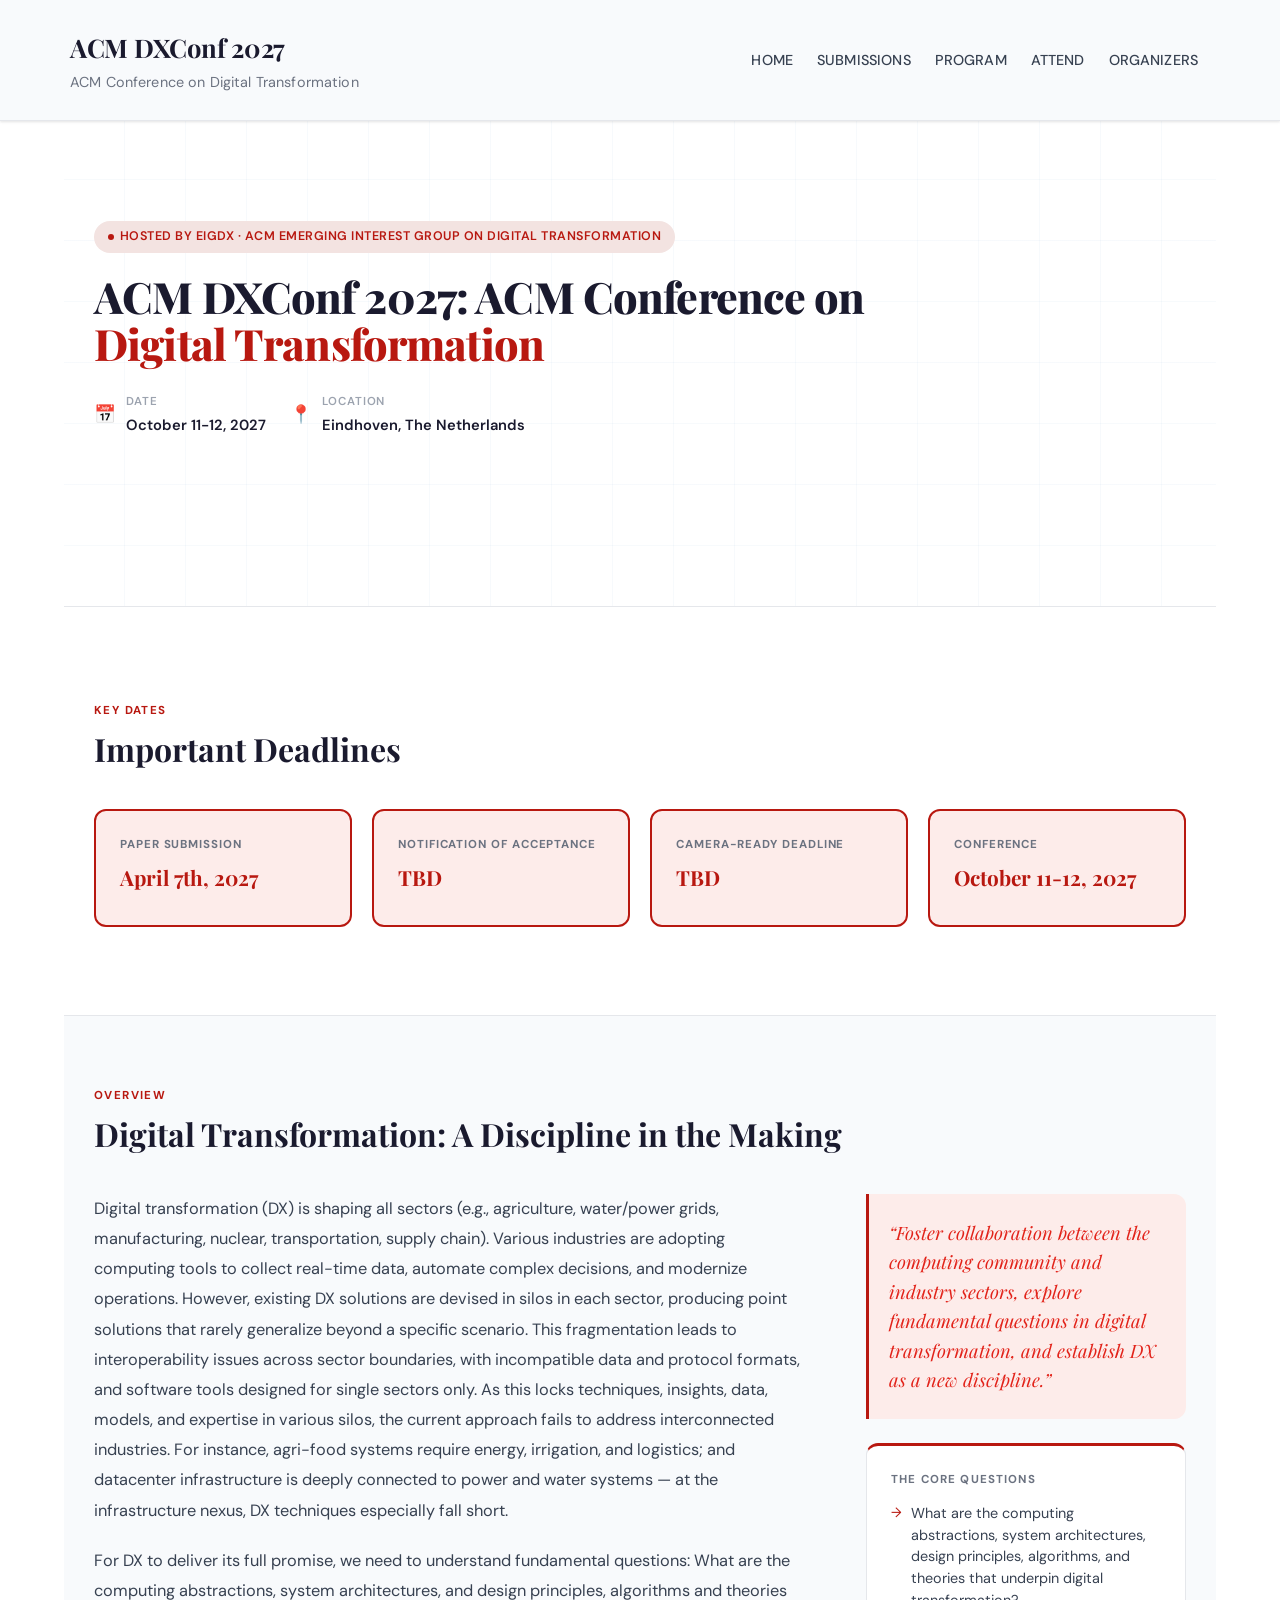
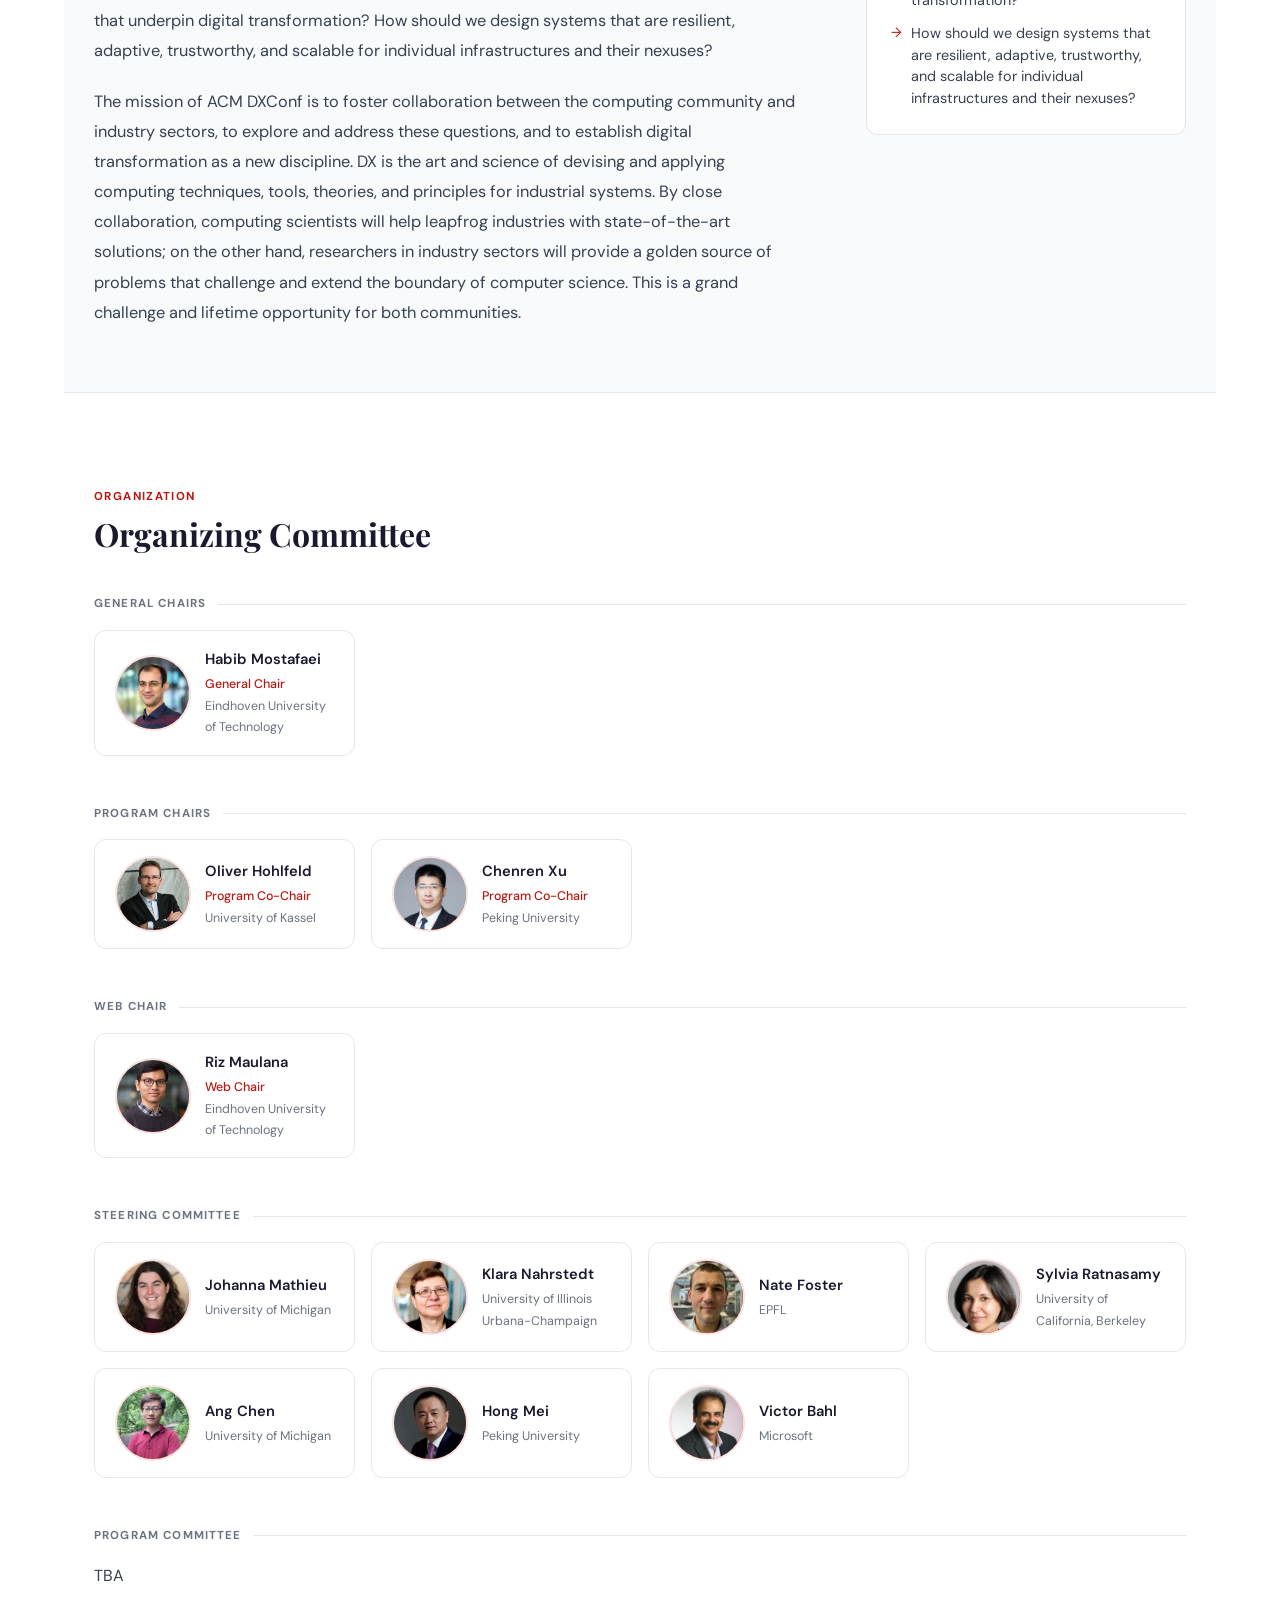
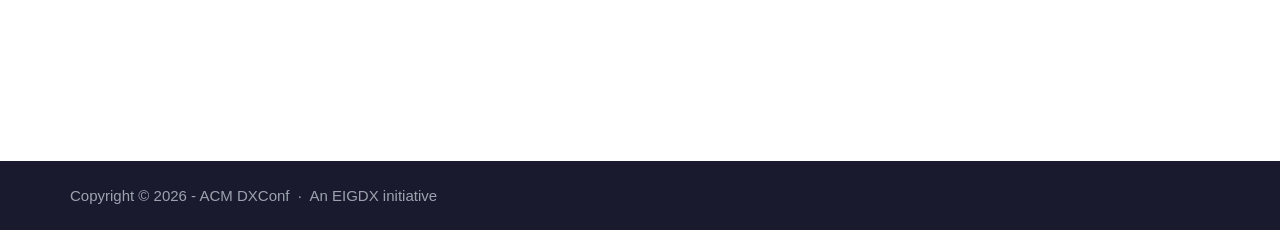
==== index.html @ 77bacc3b "1st commit" ====
<!DOCTYPE html>
<html lang="en-US">
<head><meta charset="UTF-8">
	
	
	<meta name="viewport" content="width=device-width, initial-scale=1, maximum-scale=5, viewport-fit=cover">
	<link rel="profile" href="https://gmpg.org/xfn/11">

	<title>ACM DXConf 2027 – ACM Conference on Digital Transformation</title>
<meta name="robots" content="max-image-preview:large">
<link rel="preconnect" href="https://fonts.googleapis.com/">
<link rel="preconnect" href="https://fonts.gstatic.com/" crossorigin>
<link rel="dns-prefetch" href="//fonts.googleapis.com">




<style id="wp-img-auto-sizes-contain-inline-css">
img:is([sizes=auto i],[sizes^="auto," i]){contain-intrinsic-size:3000px 1500px}
/*# sourceURL=wp-img-auto-sizes-contain-inline-css */
</style>
<style id="wp-block-library-inline-css">
:root{--wp-block-synced-color:#7a00df;--wp-block-synced-color--rgb:122,0,223;--wp-bound-block-color:var(--wp-block-synced-color);--wp-editor-canvas-background:#ddd;--wp-admin-theme-color:#007cba;--wp-admin-theme-color--rgb:0,124,186;--wp-admin-theme-color-darker-10:#006ba1;--wp-admin-theme-color-darker-10--rgb:0,107,160.5;--wp-admin-theme-color-darker-20:#005a87;--wp-admin-theme-color-darker-20--rgb:0,90,135;--wp-admin-border-width-focus:2px}@media (min-resolution:192dpi){:root{--wp-admin-border-width-focus:1.5px}}.wp-element-button{cursor:pointer}:root .has-very-light-gray-background-color{background-color:#eee}:root .has-very-dark-gray-background-color{background-color:#313131}:root .has-very-light-gray-color{color:#eee}:root .has-very-dark-gray-color{color:#313131}:root .has-vivid-green-cyan-to-vivid-cyan-blue-gradient-background{background:linear-gradient(135deg,#00d084,#0693e3)}:root .has-purple-crush-gradient-background{background:linear-gradient(135deg,#34e2e4,#4721fb 50%,#ab1dfe)}:root .has-hazy-dawn-gradient-background{background:linear-gradient(135deg,#faaca8,#dad0ec)}:root .has-subdued-olive-gradient-background{background:linear-gradient(135deg,#fafae1,#67a671)}:root .has-atomic-cream-gradient-background{background:linear-gradient(135deg,#fdd79a,#004a59)}:root .has-nightshade-gradient-background{background:linear-gradient(135deg,#330968,#31cdcf)}:root .has-midnight-gradient-background{background:linear-gradient(135deg,#020381,#2874fc)}:root{--wp--preset--font-size--normal:16px;--wp--preset--font-size--huge:42px}.has-regular-font-size{font-size:1em}.has-larger-font-size{font-size:2.625em}.has-normal-font-size{font-size:var(--wp--preset--font-size--normal)}.has-huge-font-size{font-size:var(--wp--preset--font-size--huge)}:root .has-text-align-center{text-align:center}:root .has-text-align-left{text-align:left}:root .has-text-align-right{text-align:right}.has-fit-text{white-space:nowrap!important}#end-resizable-editor-section{display:none}.aligncenter{clear:both}.items-justified-left{justify-content:flex-start}.items-justified-center{justify-content:center}.items-justified-right{justify-content:flex-end}.items-justified-space-between{justify-content:space-between}.screen-reader-text{word-wrap:normal!important;border:0;clip-path:inset(50%);height:1px;margin:-1px;overflow:hidden;padding:0;position:absolute;width:1px;word-break:normal!important}.screen-reader-text:focus{background-color:#ddd;clip-path:none;color:#444;display:block;font-size:1em;height:auto;left:5px;line-height:normal;padding:15px 23px 14px;text-decoration:none;top:5px;width:auto;z-index:100000}html :where(.has-border-color){border-style:solid}html :where([style^=border-color],[style*=";border-color"],[style*="; border-color"]){border-style:solid}html :where([style^=border-top-color],[style*=";border-top-color"],[style*="; border-top-color"]){border-top-style:solid}html :where([style^=border-right-color],[style*=";border-right-color"],[style*="; border-right-color"]){border-right-style:solid}html :where([style^=border-bottom-color],[style*=";border-bottom-color"],[style*="; border-bottom-color"]){border-bottom-style:solid}html :where([style^=border-left-color],[style*=";border-left-color"],[style*="; border-left-color"]){border-left-style:solid}html :where([style^=border-width],[style*=";border-width"],[style*="; border-width"]){border-style:solid}html :where([style^=border-top-width],[style*=";border-top-width"],[style*="; border-top-width"]){border-top-style:solid}html :where([style^=border-right-width],[style*=";border-right-width"],[style*="; border-right-width"]){border-right-style:solid}html :where([style^=border-bottom-width],[style*=";border-bottom-width"],[style*="; border-bottom-width"]){border-bottom-style:solid}html :where([style^=border-left-width],[style*=";border-left-width"],[style*="; border-left-width"]){border-left-style:solid}html :where(img[class*=wp-image-]){height:auto;max-width:100%}:where(figure){margin:0 0 1em}html :where(.is-position-sticky){--wp-admin--admin-bar--position-offset:var(--wp-admin--admin-bar--height,0px)}@media screen and (max-width:600px){html :where(.is-position-sticky){--wp-admin--admin-bar--position-offset:0px}}

/*# sourceURL=/wp-includes/css/dist/block-library/common.min.css */
</style>

<style id="global-styles-inline-css">
:root{--wp--preset--aspect-ratio--square: 1;--wp--preset--aspect-ratio--4-3: 4/3;--wp--preset--aspect-ratio--3-4: 3/4;--wp--preset--aspect-ratio--3-2: 3/2;--wp--preset--aspect-ratio--2-3: 2/3;--wp--preset--aspect-ratio--16-9: 16/9;--wp--preset--aspect-ratio--9-16: 9/16;--wp--preset--color--black: #000000;--wp--preset--color--cyan-bluish-gray: #abb8c3;--wp--preset--color--white: #ffffff;--wp--preset--color--pale-pink: #f78da7;--wp--preset--color--vivid-red: #cf2e2e;--wp--preset--color--luminous-vivid-orange: #ff6900;--wp--preset--color--luminous-vivid-amber: #fcb900;--wp--preset--color--light-green-cyan: #7bdcb5;--wp--preset--color--vivid-green-cyan: #00d084;--wp--preset--color--pale-cyan-blue: #8ed1fc;--wp--preset--color--vivid-cyan-blue: #0693e3;--wp--preset--color--vivid-purple: #9b51e0;--wp--preset--color--palette-color-1: var(--theme-palette-color-1, #FB7258);--wp--preset--color--palette-color-2: var(--theme-palette-color-2, #F74D67);--wp--preset--color--palette-color-3: var(--theme-palette-color-3, #6e6d76);--wp--preset--color--palette-color-4: var(--theme-palette-color-4, #0e0c1b);--wp--preset--color--palette-color-5: var(--theme-palette-color-5, #DFDFE2);--wp--preset--color--palette-color-6: var(--theme-palette-color-6, #F4F4F5);--wp--preset--color--palette-color-7: var(--theme-palette-color-7, #FBFBFB);--wp--preset--color--palette-color-8: var(--theme-palette-color-8, #ffffff);--wp--preset--gradient--vivid-cyan-blue-to-vivid-purple: linear-gradient(135deg,rgb(6,147,227) 0%,rgb(155,81,224) 100%);--wp--preset--gradient--light-green-cyan-to-vivid-green-cyan: linear-gradient(135deg,rgb(122,220,180) 0%,rgb(0,208,130) 100%);--wp--preset--gradient--luminous-vivid-amber-to-luminous-vivid-orange: linear-gradient(135deg,rgb(252,185,0) 0%,rgb(255,105,0) 100%);--wp--preset--gradient--luminous-vivid-orange-to-vivid-red: linear-gradient(135deg,rgb(255,105,0) 0%,rgb(207,46,46) 100%);--wp--preset--gradient--very-light-gray-to-cyan-bluish-gray: linear-gradient(135deg,rgb(238,238,238) 0%,rgb(169,184,195) 100%);--wp--preset--gradient--cool-to-warm-spectrum: linear-gradient(135deg,rgb(74,234,220) 0%,rgb(151,120,209) 20%,rgb(207,42,186) 40%,rgb(238,44,130) 60%,rgb(251,105,98) 80%,rgb(254,248,76) 100%);--wp--preset--gradient--blush-light-purple: linear-gradient(135deg,rgb(255,206,236) 0%,rgb(152,150,240) 100%);--wp--preset--gradient--blush-bordeaux: linear-gradient(135deg,rgb(254,205,165) 0%,rgb(254,45,45) 50%,rgb(107,0,62) 100%);--wp--preset--gradient--luminous-dusk: linear-gradient(135deg,rgb(255,203,112) 0%,rgb(199,81,192) 50%,rgb(65,88,208) 100%);--wp--preset--gradient--pale-ocean: linear-gradient(135deg,rgb(255,245,203) 0%,rgb(182,227,212) 50%,rgb(51,167,181) 100%);--wp--preset--gradient--electric-grass: linear-gradient(135deg,rgb(202,248,128) 0%,rgb(113,206,126) 100%);--wp--preset--gradient--midnight: linear-gradient(135deg,rgb(2,3,129) 0%,rgb(40,116,252) 100%);--wp--preset--gradient--juicy-peach: linear-gradient(to right, #ffecd2 0%, #fcb69f 100%);--wp--preset--gradient--young-passion: linear-gradient(to right, #ff8177 0%, #ff867a 0%, #ff8c7f 21%, #f99185 52%, #cf556c 78%, #b12a5b 100%);--wp--preset--gradient--true-sunset: linear-gradient(to right, #fa709a 0%, #fee140 100%);--wp--preset--gradient--morpheus-den: linear-gradient(to top, #30cfd0 0%, #330867 100%);--wp--preset--gradient--plum-plate: linear-gradient(135deg, #667eea 0%, #764ba2 100%);--wp--preset--gradient--aqua-splash: linear-gradient(15deg, #13547a 0%, #80d0c7 100%);--wp--preset--gradient--love-kiss: linear-gradient(to top, #ff0844 0%, #ffb199 100%);--wp--preset--gradient--new-retrowave: linear-gradient(to top, #3b41c5 0%, #a981bb 49%, #ffc8a9 100%);--wp--preset--gradient--plum-bath: linear-gradient(to top, #cc208e 0%, #6713d2 100%);--wp--preset--gradient--high-flight: linear-gradient(to right, #0acffe 0%, #495aff 100%);--wp--preset--gradient--teen-party: linear-gradient(135deg, #FF057C 0%, #8D0B93 50%, #321575 100%);--wp--preset--gradient--fabled-sunset: linear-gradient(135deg, #231557 0%, #44107A 29%, #FF1361 67%, #FFF800 100%);--wp--preset--gradient--arielle-smile: radial-gradient(circle 248px at center, #16d9e3 0%, #30c7ec 47%, #46aef7 100%);--wp--preset--gradient--itmeo-branding: linear-gradient(180deg, #2af598 0%, #009efd 100%);--wp--preset--gradient--deep-blue: linear-gradient(to right, #6a11cb 0%, #2575fc 100%);--wp--preset--gradient--strong-bliss: linear-gradient(to right, #f78ca0 0%, #f9748f 19%, #fd868c 60%, #fe9a8b 100%);--wp--preset--gradient--sweet-period: linear-gradient(to top, #3f51b1 0%, #5a55ae 13%, #7b5fac 25%, #8f6aae 38%, #a86aa4 50%, #cc6b8e 62%, #f18271 75%, #f3a469 87%, #f7c978 100%);--wp--preset--gradient--purple-division: linear-gradient(to top, #7028e4 0%, #e5b2ca 100%);--wp--preset--gradient--cold-evening: linear-gradient(to top, #0c3483 0%, #a2b6df 100%, #6b8cce 100%, #a2b6df 100%);--wp--preset--gradient--mountain-rock: linear-gradient(to right, #868f96 0%, #596164 100%);--wp--preset--gradient--desert-hump: linear-gradient(to top, #c79081 0%, #dfa579 100%);--wp--preset--gradient--ethernal-constance: linear-gradient(to top, #09203f 0%, #537895 100%);--wp--preset--gradient--happy-memories: linear-gradient(300deg, #ff5858 0%, #f09819 100%);--wp--preset--gradient--grown-early: linear-gradient(to top, #0ba360 0%, #3cba92 100%);--wp--preset--gradient--morning-salad: linear-gradient(135deg, #B7F8DB 0%, #50A7C2 100%);--wp--preset--gradient--night-call: linear-gradient(135deg, #AC32E4 0%, #7918F2 48%, #4801FF 100%);--wp--preset--gradient--mind-crawl: linear-gradient(135deg, #473B7B 0%, #3584A7 51%, #30D2BE 100%);--wp--preset--gradient--angel-care: linear-gradient(135deg, #FFE29F 0%, #FFA99F 48%, #FF719A 100%);--wp--preset--gradient--juicy-cake: linear-gradient(to top, #e14fad 0%, #f9d423 100%);--wp--preset--gradient--rich-metal: linear-gradient(to right, #d7d2cc 0%, #304352 100%);--wp--preset--gradient--mole-hall: linear-gradient(340deg, #616161 0%, #9bc5c3 100%);--wp--preset--gradient--cloudy-knoxville: linear-gradient(120deg, #fdfbfb 0%, #ebedee 100%);--wp--preset--gradient--soft-grass: linear-gradient(to top, #c1dfc4 0%, #deecdd 100%);--wp--preset--gradient--saint-petersburg: linear-gradient(135deg, #f5f7fa 0%, #c3cfe2 100%);--wp--preset--gradient--everlasting-sky: linear-gradient(135deg, #fdfcfb 0%, #e2d1c3 100%);--wp--preset--gradient--kind-steel: linear-gradient(340deg, #e9defa 0%, #fbfcdb 100%);--wp--preset--gradient--over-sun: linear-gradient(60deg, #abecd6 0%, #fbed96 100%);--wp--preset--gradient--premium-white: linear-gradient(to top, #d5d4d0 0%, #d5d4d0 1%, #eeeeec 31%, #efeeec 75%, #e9e9e7 100%);--wp--preset--gradient--clean-mirror: linear-gradient(45deg, #93a5cf 0%, #e4efe9 100%);--wp--preset--gradient--wild-apple: linear-gradient(to top, #d299c2 0%, #fef9d7 100%);--wp--preset--gradient--snow-again: linear-gradient(to top, #e6e9f0 0%, #eef1f5 100%);--wp--preset--gradient--confident-cloud: linear-gradient(to top, #dad4ec 0%, #dad4ec 1%, #f3e7e9 100%);--wp--preset--gradient--glass-water: linear-gradient(to top, #dfe9f3 0%, white 100%);--wp--preset--gradient--perfect-white: linear-gradient(135deg, #E3FDF5 0%, #FFE6FA 100%);--wp--preset--font-size--small: 13px;--wp--preset--font-size--medium: 20px;--wp--preset--font-size--large: clamp(22px, 1.375rem + ((1vw - 3.2px) * 0.625), 30px);--wp--preset--font-size--x-large: clamp(30px, 1.875rem + ((1vw - 3.2px) * 1.563), 50px);--wp--preset--font-size--xx-large: clamp(45px, 2.813rem + ((1vw - 3.2px) * 2.734), 80px);--wp--preset--spacing--20: 0.44rem;--wp--preset--spacing--30: 0.67rem;--wp--preset--spacing--40: 1rem;--wp--preset--spacing--50: 1.5rem;--wp--preset--spacing--60: 2.25rem;--wp--preset--spacing--70: 3.38rem;--wp--preset--spacing--80: 5.06rem;--wp--preset--shadow--natural: 6px 6px 9px rgba(0, 0, 0, 0.2);--wp--preset--shadow--deep: 12px 12px 50px rgba(0, 0, 0, 0.4);--wp--preset--shadow--sharp: 6px 6px 0px rgba(0, 0, 0, 0.2);--wp--preset--shadow--outlined: 6px 6px 0px -3px rgb(255, 255, 255), 6px 6px rgb(0, 0, 0);--wp--preset--shadow--crisp: 6px 6px 0px rgb(0, 0, 0);}.wp-block-button{--wp--preset--dimension--25: 25%;--wp--preset--dimension--50: 50%;--wp--preset--dimension--75: 75%;--wp--preset--dimension--100: 100%;}:root { --wp--style--global--content-size: var(--theme-block-max-width);--wp--style--global--wide-size: var(--theme-block-wide-max-width); }:where(body) { margin: 0; }.wp-site-blocks > .alignleft { float: left; margin-right: 2em; }.wp-site-blocks > .alignright { float: right; margin-left: 2em; }.wp-site-blocks > .aligncenter { justify-content: center; margin-left: auto; margin-right: auto; }:where(.wp-site-blocks) > * { margin-block-start: var(--theme-content-spacing); margin-block-end: 0; }:where(.wp-site-blocks) > :first-child { margin-block-start: 0; }:where(.wp-site-blocks) > :last-child { margin-block-end: 0; }:root { --wp--style--block-gap: var(--theme-content-spacing); }:root :where(.is-layout-flow) > :first-child{margin-block-start: 0;}:root :where(.is-layout-flow) > :last-child{margin-block-end: 0;}:root :where(.is-layout-flow) > *{margin-block-start: var(--theme-content-spacing);margin-block-end: 0;}:root :where(.is-layout-constrained) > :first-child{margin-block-start: 0;}:root :where(.is-layout-constrained) > :last-child{margin-block-end: 0;}:root :where(.is-layout-constrained) > *{margin-block-start: var(--theme-content-spacing);margin-block-end: 0;}:root :where(.is-layout-flex){gap: var(--theme-content-spacing);}:root :where(.is-layout-grid){gap: var(--theme-content-spacing);}.is-layout-flow > .alignleft{float: left;margin-inline-start: 0;margin-inline-end: 2em;}.is-layout-flow > .alignright{float: right;margin-inline-start: 2em;margin-inline-end: 0;}.is-layout-flow > .aligncenter{margin-left: auto !important;margin-right: auto !important;}.is-layout-constrained > .alignleft{float: left;margin-inline-start: 0;margin-inline-end: 2em;}.is-layout-constrained > .alignright{float: right;margin-inline-start: 2em;margin-inline-end: 0;}.is-layout-constrained > .aligncenter{margin-left: auto !important;margin-right: auto !important;}.is-layout-constrained > :where(:not(.alignleft):not(.alignright):not(.alignfull)){max-width: var(--wp--style--global--content-size);margin-left: auto !important;margin-right: auto !important;}.is-layout-constrained > .alignwide{max-width: var(--wp--style--global--wide-size);}body .is-layout-flex{display: flex;}.is-layout-flex{flex-wrap: wrap;align-items: center;}.is-layout-flex > :is(*, div){margin: 0;}body .is-layout-grid{display: grid;}.is-layout-grid > :is(*, div){margin: 0;}body{padding-top: 0px;padding-right: 0px;padding-bottom: 0px;padding-left: 0px;}:root :where(.wp-element-button, .wp-block-button__link){font-style: inherit;font-weight: inherit;letter-spacing: inherit;text-transform: inherit;}.has-black-color{color: var(--wp--preset--color--black) !important;}.has-cyan-bluish-gray-color{color: var(--wp--preset--color--cyan-bluish-gray) !important;}.has-white-color{color: var(--wp--preset--color--white) !important;}.has-pale-pink-color{color: var(--wp--preset--color--pale-pink) !important;}.has-vivid-red-color{color: var(--wp--preset--color--vivid-red) !important;}.has-luminous-vivid-orange-color{color: var(--wp--preset--color--luminous-vivid-orange) !important;}.has-luminous-vivid-amber-color{color: var(--wp--preset--color--luminous-vivid-amber) !important;}.has-light-green-cyan-color{color: var(--wp--preset--color--light-green-cyan) !important;}.has-vivid-green-cyan-color{color: var(--wp--preset--color--vivid-green-cyan) !important;}.has-pale-cyan-blue-color{color: var(--wp--preset--color--pale-cyan-blue) !important;}.has-vivid-cyan-blue-color{color: var(--wp--preset--color--vivid-cyan-blue) !important;}.has-vivid-purple-color{color: var(--wp--preset--color--vivid-purple) !important;}.has-palette-color-1-color{color: var(--wp--preset--color--palette-color-1) !important;}.has-palette-color-2-color{color: var(--wp--preset--color--palette-color-2) !important;}.has-palette-color-3-color{color: var(--wp--preset--color--palette-color-3) !important;}.has-palette-color-4-color{color: var(--wp--preset--color--palette-color-4) !important;}.has-palette-color-5-color{color: var(--wp--preset--color--palette-color-5) !important;}.has-palette-color-6-color{color: var(--wp--preset--color--palette-color-6) !important;}.has-palette-color-7-color{color: var(--wp--preset--color--palette-color-7) !important;}.has-palette-color-8-color{color: var(--wp--preset--color--palette-color-8) !important;}.has-black-background-color{background-color: var(--wp--preset--color--black) !important;}.has-cyan-bluish-gray-background-color{background-color: var(--wp--preset--color--cyan-bluish-gray) !important;}.has-white-background-color{background-color: var(--wp--preset--color--white) !important;}.has-pale-pink-background-color{background-color: var(--wp--preset--color--pale-pink) !important;}.has-vivid-red-background-color{background-color: var(--wp--preset--color--vivid-red) !important;}.has-luminous-vivid-orange-background-color{background-color: var(--wp--preset--color--luminous-vivid-orange) !important;}.has-luminous-vivid-amber-background-color{background-color: var(--wp--preset--color--luminous-vivid-amber) !important;}.has-light-green-cyan-background-color{background-color: var(--wp--preset--color--light-green-cyan) !important;}.has-vivid-green-cyan-background-color{background-color: var(--wp--preset--color--vivid-green-cyan) !important;}.has-pale-cyan-blue-background-color{background-color: var(--wp--preset--color--pale-cyan-blue) !important;}.has-vivid-cyan-blue-background-color{background-color: var(--wp--preset--color--vivid-cyan-blue) !important;}.has-vivid-purple-background-color{background-color: var(--wp--preset--color--vivid-purple) !important;}.has-palette-color-1-background-color{background-color: var(--wp--preset--color--palette-color-1) !important;}.has-palette-color-2-background-color{background-color: var(--wp--preset--color--palette-color-2) !important;}.has-palette-color-3-background-color{background-color: var(--wp--preset--color--palette-color-3) !important;}.has-palette-color-4-background-color{background-color: var(--wp--preset--color--palette-color-4) !important;}.has-palette-color-5-background-color{background-color: var(--wp--preset--color--palette-color-5) !important;}.has-palette-color-6-background-color{background-color: var(--wp--preset--color--palette-color-6) !important;}.has-palette-color-7-background-color{background-color: var(--wp--preset--color--palette-color-7) !important;}.has-palette-color-8-background-color{background-color: var(--wp--preset--color--palette-color-8) !important;}.has-black-border-color{border-color: var(--wp--preset--color--black) !important;}.has-cyan-bluish-gray-border-color{border-color: var(--wp--preset--color--cyan-bluish-gray) !important;}.has-white-border-color{border-color: var(--wp--preset--color--white) !important;}.has-pale-pink-border-color{border-color: var(--wp--preset--color--pale-pink) !important;}.has-vivid-red-border-color{border-color: var(--wp--preset--color--vivid-red) !important;}.has-luminous-vivid-orange-border-color{border-color: var(--wp--preset--color--luminous-vivid-orange) !important;}.has-luminous-vivid-amber-border-color{border-color: var(--wp--preset--color--luminous-vivid-amber) !important;}.has-light-green-cyan-border-color{border-color: var(--wp--preset--color--light-green-cyan) !important;}.has-vivid-green-cyan-border-color{border-color: var(--wp--preset--color--vivid-green-cyan) !important;}.has-pale-cyan-blue-border-color{border-color: var(--wp--preset--color--pale-cyan-blue) !important;}.has-vivid-cyan-blue-border-color{border-color: var(--wp--preset--color--vivid-cyan-blue) !important;}.has-vivid-purple-border-color{border-color: var(--wp--preset--color--vivid-purple) !important;}.has-palette-color-1-border-color{border-color: var(--wp--preset--color--palette-color-1) !important;}.has-palette-color-2-border-color{border-color: var(--wp--preset--color--palette-color-2) !important;}.has-palette-color-3-border-color{border-color: var(--wp--preset--color--palette-color-3) !important;}.has-palette-color-4-border-color{border-color: var(--wp--preset--color--palette-color-4) !important;}.has-palette-color-5-border-color{border-color: var(--wp--preset--color--palette-color-5) !important;}.has-palette-color-6-border-color{border-color: var(--wp--preset--color--palette-color-6) !important;}.has-palette-color-7-border-color{border-color: var(--wp--preset--color--palette-color-7) !important;}.has-palette-color-8-border-color{border-color: var(--wp--preset--color--palette-color-8) !important;}.has-vivid-cyan-blue-to-vivid-purple-gradient-background{background: var(--wp--preset--gradient--vivid-cyan-blue-to-vivid-purple) !important;}.has-light-green-cyan-to-vivid-green-cyan-gradient-background{background: var(--wp--preset--gradient--light-green-cyan-to-vivid-green-cyan) !important;}.has-luminous-vivid-amber-to-luminous-vivid-orange-gradient-background{background: var(--wp--preset--gradient--luminous-vivid-amber-to-luminous-vivid-orange) !important;}.has-luminous-vivid-orange-to-vivid-red-gradient-background{background: var(--wp--preset--gradient--luminous-vivid-orange-to-vivid-red) !important;}.has-very-light-gray-to-cyan-bluish-gray-gradient-background{background: var(--wp--preset--gradient--very-light-gray-to-cyan-bluish-gray) !important;}.has-cool-to-warm-spectrum-gradient-background{background: var(--wp--preset--gradient--cool-to-warm-spectrum) !important;}.has-blush-light-purple-gradient-background{background: var(--wp--preset--gradient--blush-light-purple) !important;}.has-blush-bordeaux-gradient-background{background: var(--wp--preset--gradient--blush-bordeaux) !important;}.has-luminous-dusk-gradient-background{background: var(--wp--preset--gradient--luminous-dusk) !important;}.has-pale-ocean-gradient-background{background: var(--wp--preset--gradient--pale-ocean) !important;}.has-electric-grass-gradient-background{background: var(--wp--preset--gradient--electric-grass) !important;}.has-midnight-gradient-background{background: var(--wp--preset--gradient--midnight) !important;}.has-juicy-peach-gradient-background{background: var(--wp--preset--gradient--juicy-peach) !important;}.has-young-passion-gradient-background{background: var(--wp--preset--gradient--young-passion) !important;}.has-true-sunset-gradient-background{background: var(--wp--preset--gradient--true-sunset) !important;}.has-morpheus-den-gradient-background{background: var(--wp--preset--gradient--morpheus-den) !important;}.has-plum-plate-gradient-background{background: var(--wp--preset--gradient--plum-plate) !important;}.has-aqua-splash-gradient-background{background: var(--wp--preset--gradient--aqua-splash) !important;}.has-love-kiss-gradient-background{background: var(--wp--preset--gradient--love-kiss) !important;}.has-new-retrowave-gradient-background{background: var(--wp--preset--gradient--new-retrowave) !important;}.has-plum-bath-gradient-background{background: var(--wp--preset--gradient--plum-bath) !important;}.has-high-flight-gradient-background{background: var(--wp--preset--gradient--high-flight) !important;}.has-teen-party-gradient-background{background: var(--wp--preset--gradient--teen-party) !important;}.has-fabled-sunset-gradient-background{background: var(--wp--preset--gradient--fabled-sunset) !important;}.has-arielle-smile-gradient-background{background: var(--wp--preset--gradient--arielle-smile) !important;}.has-itmeo-branding-gradient-background{background: var(--wp--preset--gradient--itmeo-branding) !important;}.has-deep-blue-gradient-background{background: var(--wp--preset--gradient--deep-blue) !important;}.has-strong-bliss-gradient-background{background: var(--wp--preset--gradient--strong-bliss) !important;}.has-sweet-period-gradient-background{background: var(--wp--preset--gradient--sweet-period) !important;}.has-purple-division-gradient-background{background: var(--wp--preset--gradient--purple-division) !important;}.has-cold-evening-gradient-background{background: var(--wp--preset--gradient--cold-evening) !important;}.has-mountain-rock-gradient-background{background: var(--wp--preset--gradient--mountain-rock) !important;}.has-desert-hump-gradient-background{background: var(--wp--preset--gradient--desert-hump) !important;}.has-ethernal-constance-gradient-background{background: var(--wp--preset--gradient--ethernal-constance) !important;}.has-happy-memories-gradient-background{background: var(--wp--preset--gradient--happy-memories) !important;}.has-grown-early-gradient-background{background: var(--wp--preset--gradient--grown-early) !important;}.has-morning-salad-gradient-background{background: var(--wp--preset--gradient--morning-salad) !important;}.has-night-call-gradient-background{background: var(--wp--preset--gradient--night-call) !important;}.has-mind-crawl-gradient-background{background: var(--wp--preset--gradient--mind-crawl) !important;}.has-angel-care-gradient-background{background: var(--wp--preset--gradient--angel-care) !important;}.has-juicy-cake-gradient-background{background: var(--wp--preset--gradient--juicy-cake) !important;}.has-rich-metal-gradient-background{background: var(--wp--preset--gradient--rich-metal) !important;}.has-mole-hall-gradient-background{background: var(--wp--preset--gradient--mole-hall) !important;}.has-cloudy-knoxville-gradient-background{background: var(--wp--preset--gradient--cloudy-knoxville) !important;}.has-soft-grass-gradient-background{background: var(--wp--preset--gradient--soft-grass) !important;}.has-saint-petersburg-gradient-background{background: var(--wp--preset--gradient--saint-petersburg) !important;}.has-everlasting-sky-gradient-background{background: var(--wp--preset--gradient--everlasting-sky) !important;}.has-kind-steel-gradient-background{background: var(--wp--preset--gradient--kind-steel) !important;}.has-over-sun-gradient-background{background: var(--wp--preset--gradient--over-sun) !important;}.has-premium-white-gradient-background{background: var(--wp--preset--gradient--premium-white) !important;}.has-clean-mirror-gradient-background{background: var(--wp--preset--gradient--clean-mirror) !important;}.has-wild-apple-gradient-background{background: var(--wp--preset--gradient--wild-apple) !important;}.has-snow-again-gradient-background{background: var(--wp--preset--gradient--snow-again) !important;}.has-confident-cloud-gradient-background{background: var(--wp--preset--gradient--confident-cloud) !important;}.has-glass-water-gradient-background{background: var(--wp--preset--gradient--glass-water) !important;}.has-perfect-white-gradient-background{background: var(--wp--preset--gradient--perfect-white) !important;}.has-small-font-size{font-size: var(--wp--preset--font-size--small) !important;}.has-medium-font-size{font-size: var(--wp--preset--font-size--medium) !important;}.has-large-font-size{font-size: var(--wp--preset--font-size--large) !important;}.has-x-large-font-size{font-size: var(--wp--preset--font-size--x-large) !important;}.has-xx-large-font-size{font-size: var(--wp--preset--font-size--xx-large) !important;}
/*# sourceURL=global-styles-inline-css */
</style>

<link rel="stylesheet" id="ct-main-styles-css" href="/wp-content/themes/blocksy/static/bundle/main.min.css?ver=2.1.61" media="all">
<link rel="stylesheet" id="eigdx-google-fonts-css" href="https://fonts.googleapis.com/css2?family=Playfair+Display:ital,wght@0,400;0,600;0,700;0,800;1,400&amp;family=DM+Sans:opsz,wght@9..40,300;9..40,400;9..40,500;9..40,600&amp;display=swap" media="all">
<link rel="stylesheet" id="blocksy-parent-style-css" href="/wp-content/themes/blocksy/style.css?ver=7.1.4" media="all">
<link rel="stylesheet" id="eigdx-style-css" href="/wp-content/themes/dxconf/style.css?ver=1794406585" media="all">
<link rel="EditURI" type="application/rsd+xml" title="RSD" href="/xmlrpc.php?rsd">
<meta name="generator" content="WordPress 7.1.4">
<link rel="canonical" href="/">
<link rel="shortlink" href="/">
<noscript><link rel="stylesheet" href="/wp-content/themes/blocksy/static/bundle/no-scripts.min.css" type="text/css"></noscript>
<style id="ct-main-styles-inline-css">[data-header*="type-1"] .ct-header [data-id="logo"] .site-title {--theme-font-weight:700;--theme-font-style:normal;--theme-font-size:25px;--theme-line-height:1.5;--theme-link-initial-color:var(--theme-palette-color-4);} [data-header*="type-1"] .ct-header [data-id="logo"] .site-description {--theme-font-weight:500;--theme-font-style:normal;--theme-font-size:13px;} [data-header*="type-1"] .ct-header [data-id="menu"] > ul > li > a {--theme-font-weight:700;--theme-font-style:normal;--theme-text-transform:uppercase;--theme-font-size:12px;--theme-line-height:1.3;--theme-link-initial-color:var(--theme-text-color);} [data-header*="type-1"] .ct-header [data-id="menu"] .sub-menu .ct-menu-link {--theme-link-initial-color:var(--theme-palette-color-8);--theme-font-weight:500;--theme-font-style:normal;--theme-font-size:12px;} [data-header*="type-1"] .ct-header [data-id="menu"] .sub-menu {--dropdown-divider:1px dashed rgba(255, 255, 255, 0.1);--theme-box-shadow:0px 10px 20px rgba(41, 51, 61, 0.1);--theme-border-radius:0px 0px 2px 2px;} [data-header*="type-1"] .ct-header [data-row*="middle"] {--height:120px;background-color:var(--theme-palette-color-8);background-image:none;--theme-border-top:none;--theme-border-bottom:none;--theme-box-shadow:none;} [data-header*="type-1"] .ct-header [data-row*="middle"] > div {--theme-border-top:none;--theme-border-bottom:none;} [data-header*="type-1"] [data-id="mobile-menu"] {--theme-font-weight:700;--theme-font-style:normal;--theme-font-size:20px;--theme-link-initial-color:#ffffff;--mobile-menu-divider:none;} [data-header*="type-1"] #offcanvas {--theme-box-shadow:0px 0px 70px rgba(0, 0, 0, 0.35);--side-panel-width:500px;--panel-content-height:100%;} [data-header*="type-1"] #offcanvas .ct-panel-inner {background-color:rgba(18, 21, 25, 0.98);} [data-header*="type-1"] [data-id="trigger"] {--theme-icon-size:18px;--toggle-button-radius:3px;} [data-header*="type-1"] [data-id="trigger"]:not([data-design="simple"]) {--toggle-button-padding:10px;} [data-header*="type-1"] [data-id="trigger"] .ct-label {--theme-font-weight:600;--theme-font-style:normal;--theme-text-transform:uppercase;--theme-font-size:12px;} [data-header*="type-1"] {--header-height:120px;} [data-header*="type-1"] .ct-header {background-image:none;} [data-footer*="type-1"] .ct-footer [data-row*="bottom"] > div {--container-spacing:25px;--theme-border:none;--theme-border-top:none;--theme-border-bottom:none;--grid-template-columns:initial;} [data-footer*="type-1"] .ct-footer [data-row*="bottom"] .widget-title {--theme-font-size:16px;} [data-footer*="type-1"] .ct-footer [data-row*="bottom"] {--theme-border-top:none;--theme-border-bottom:none;background-color:transparent;} [data-footer*="type-1"] [data-id="copyright"] {--theme-font-weight:400;--theme-font-style:normal;--theme-font-size:15px;--theme-line-height:1.3;} [data-footer*="type-1"][data-footer*="reveal"] .site-main {--footer-box-shadow:0px 30px 50px rgba(0, 0, 0, 0.1);} [data-footer*="type-1"] .ct-footer {background-color:var(--theme-palette-color-6);} [data-footer*="type-1"] footer.ct-container {--footer-container-bottom-offset:50px;--footer-container-padding:0px 35px;}:root {--theme-font-family:var(--theme-font-stack-default);--theme-font-weight:400;--theme-font-style:normal;--theme-text-transform:none;--theme-text-decoration:none;--theme-font-size:16px;--theme-line-height:1.65;--theme-letter-spacing:0em;--theme-button-font-weight:500;--theme-button-font-style:normal;--theme-button-font-size:15px;--has-classic-forms:var(--true);--has-modern-forms:var(--false);--theme-form-field-border-initial-color:var(--theme-border-color);--theme-form-field-border-focus-color:var(--theme-palette-color-1);--theme-form-selection-field-initial-color:var(--theme-border-color);--theme-form-selection-field-active-color:var(--theme-palette-color-1);--theme-palette-color-1:#FB7258;--theme-palette-color-2:#F74D67;--theme-palette-color-3:#6e6d76;--theme-palette-color-4:#0e0c1b;--theme-palette-color-5:#DFDFE2;--theme-palette-color-6:#F4F4F5;--theme-palette-color-7:#FBFBFB;--theme-palette-color-8:#ffffff;--theme-text-color:var(--theme-palette-color-3);--theme-link-initial-color:var(--theme-palette-color-1);--theme-link-hover-color:var(--theme-palette-color-2);--theme-selection-text-color:#ffffff;--theme-selection-background-color:var(--theme-palette-color-1);--theme-border-color:var(--theme-palette-color-5);--theme-headings-color:var(--theme-palette-color-4);--theme-content-spacing:1.5em;--theme-button-min-height:40px;--theme-button-shadow:none;--theme-button-transform:none;--theme-button-text-initial-color:#ffffff;--theme-button-text-hover-color:#ffffff;--theme-button-background-initial-color:var(--theme-palette-color-1);--theme-button-background-hover-color:var(--theme-palette-color-2);--theme-button-border:none;--theme-button-padding:5px 20px;--theme-normal-container-max-width:1290px;--theme-content-vertical-spacing:60px;--theme-container-edge-spacing:90vw;--theme-narrow-container-max-width:750px;--theme-wide-offset:130px;}h1 {--theme-font-weight:700;--theme-font-style:normal;--theme-font-size:40px;--theme-line-height:1.5;}h2 {--theme-font-weight:700;--theme-font-style:normal;--theme-font-size:35px;--theme-line-height:1.5;}h3 {--theme-font-weight:700;--theme-font-style:normal;--theme-font-size:30px;--theme-line-height:1.5;}h4 {--theme-font-weight:700;--theme-font-style:normal;--theme-font-size:25px;--theme-line-height:1.5;}h5 {--theme-font-weight:700;--theme-font-style:normal;--theme-font-size:20px;--theme-line-height:1.5;}h6 {--theme-font-weight:700;--theme-font-style:normal;--theme-font-size:16px;--theme-line-height:1.5;}.wp-block-pullquote {--theme-font-family:Georgia;--theme-font-weight:600;--theme-font-style:normal;--theme-font-size:25px;}pre, code, samp, kbd {--theme-font-family:monospace;--theme-font-weight:400;--theme-font-style:normal;--theme-font-size:16px;}figcaption {--theme-font-size:14px;}.ct-sidebar .widget-title {--theme-font-size:20px;}.ct-breadcrumbs {--theme-font-weight:600;--theme-font-style:normal;--theme-text-transform:uppercase;--theme-font-size:12px;}body {background-color:var(--theme-palette-color-7);background-image:none;} [data-prefix="single_blog_post"] .entry-header .page-title {--theme-font-size:30px;} [data-prefix="single_blog_post"] .entry-header .entry-meta {--theme-font-weight:600;--theme-font-style:normal;--theme-text-transform:uppercase;--theme-font-size:12px;--theme-line-height:1.3;} [data-prefix="categories"] .entry-header .page-title {--theme-font-size:30px;} [data-prefix="categories"] .entry-header .entry-meta {--theme-font-weight:600;--theme-font-style:normal;--theme-text-transform:uppercase;--theme-font-size:12px;--theme-line-height:1.3;} [data-prefix="search"] .entry-header .page-title {--theme-font-size:30px;} [data-prefix="search"] .entry-header .entry-meta {--theme-font-weight:600;--theme-font-style:normal;--theme-text-transform:uppercase;--theme-font-size:12px;--theme-line-height:1.3;} [data-prefix="author"] .entry-header .page-title {--theme-font-size:30px;} [data-prefix="author"] .entry-header .entry-meta {--theme-font-weight:600;--theme-font-style:normal;--theme-text-transform:uppercase;--theme-font-size:12px;--theme-line-height:1.3;} [data-prefix="author"] .hero-section[data-type="type-2"] {background-color:var(--theme-palette-color-6);background-image:none;--container-padding:50px 0px;} [data-prefix="blog"] .entries {--grid-template-columns:repeat(3, minmax(0, 1fr));} [data-prefix="blog"] .entry-card .entry-title {--theme-font-size:20px;--theme-line-height:1.3;} [data-prefix="blog"] .entry-card .entry-meta {--theme-font-weight:600;--theme-font-style:normal;--theme-text-transform:uppercase;--theme-font-size:12px;} [data-prefix="blog"] .entry-card {background-color:var(--theme-palette-color-8);--theme-box-shadow:0px 12px 18px -6px rgba(34, 56, 101, 0.04);} [data-prefix="blog"] [data-archive="default"] .card-content .entry-meta[data-id="meta_1"] {--card-element-spacing:15px;} [data-prefix="blog"] [data-archive="default"] .card-content .ct-media-container {--card-element-spacing:30px;} [data-prefix="blog"] [data-archive="default"] .card-content .entry-meta[data-id="meta_2"] {--card-element-spacing:15px;} [data-prefix="categories"] .entries {--grid-template-columns:repeat(3, minmax(0, 1fr));} [data-prefix="categories"] .entry-card .entry-title {--theme-font-size:20px;--theme-line-height:1.3;} [data-prefix="categories"] .entry-card .entry-meta {--theme-font-weight:600;--theme-font-style:normal;--theme-text-transform:uppercase;--theme-font-size:12px;} [data-prefix="categories"] .entry-card {background-color:var(--theme-palette-color-8);--theme-box-shadow:0px 12px 18px -6px rgba(34, 56, 101, 0.04);} [data-prefix="categories"] [data-archive="default"] .card-content .entry-meta[data-id="meta_1"] {--card-element-spacing:15px;} [data-prefix="categories"] [data-archive="default"] .card-content .ct-media-container {--card-element-spacing:30px;} [data-prefix="categories"] [data-archive="default"] .card-content .entry-meta[data-id="meta_2"] {--card-element-spacing:15px;} [data-prefix="author"] .entries {--grid-template-columns:repeat(3, minmax(0, 1fr));} [data-prefix="author"] .entry-card .entry-title {--theme-font-size:20px;--theme-line-height:1.3;} [data-prefix="author"] .entry-card .entry-meta {--theme-font-weight:600;--theme-font-style:normal;--theme-text-transform:uppercase;--theme-font-size:12px;} [data-prefix="author"] .entry-card {background-color:var(--theme-palette-color-8);--theme-box-shadow:0px 12px 18px -6px rgba(34, 56, 101, 0.04);} [data-prefix="author"] [data-archive="default"] .card-content .entry-meta[data-id="meta_1"] {--card-element-spacing:15px;} [data-prefix="author"] [data-archive="default"] .card-content .ct-media-container {--card-element-spacing:30px;} [data-prefix="author"] [data-archive="default"] .card-content .entry-meta[data-id="meta_2"] {--card-element-spacing:15px;} [data-prefix="search"] .entries {--grid-template-columns:repeat(3, minmax(0, 1fr));} [data-prefix="search"] .entry-card .entry-title {--theme-font-size:20px;--theme-line-height:1.3;} [data-prefix="search"] .entry-card .entry-meta {--theme-font-weight:600;--theme-font-style:normal;--theme-text-transform:uppercase;--theme-font-size:12px;} [data-prefix="search"] .entry-card {background-color:var(--theme-palette-color-8);--theme-box-shadow:0px 12px 18px -6px rgba(34, 56, 101, 0.04);} [data-prefix="search"] [data-archive="default"] .card-content .entry-meta[data-id="meta_1"] {--card-element-spacing:15px;} [data-prefix="search"] [data-archive="default"] .card-content .ct-media-container {--card-element-spacing:30px;} [data-prefix="search"] [data-archive="default"] .card-content .entry-meta[data-id="meta_2"] {--card-element-spacing:15px;}form textarea {--theme-form-field-height:170px;}.ct-sidebar {--theme-link-initial-color:var(--theme-text-color);}aside[data-type="type-3"] {--theme-border:1px solid rgba(224, 229, 235, 0.8);} [data-prefix="single_blog_post"] [class*="ct-container"] > article[class*="post"] {--has-boxed:var(--false);--has-wide:var(--true);} [data-prefix="single_page"] [class*="ct-container"] > article[class*="post"] {--has-boxed:var(--false);--has-wide:var(--true);}@media (max-width: 999.98px) {[data-header*="type-1"] .ct-header [data-row*="middle"] {--height:70px;} [data-header*="type-1"] #offcanvas {--side-panel-width:65vw;} [data-header*="type-1"] {--header-height:70px;} [data-footer*="type-1"] .ct-footer [data-row*="bottom"] > div {--grid-template-columns:initial;} [data-footer*="type-1"] footer.ct-container {--footer-container-padding:0vw 4vw;} [data-prefix="blog"] .entries {--grid-template-columns:repeat(2, minmax(0, 1fr));} [data-prefix="categories"] .entries {--grid-template-columns:repeat(2, minmax(0, 1fr));} [data-prefix="author"] .entries {--grid-template-columns:repeat(2, minmax(0, 1fr));} [data-prefix="search"] .entries {--grid-template-columns:repeat(2, minmax(0, 1fr));}}@media (max-width: 689.98px) {[data-header*="type-1"] #offcanvas {--side-panel-width:90vw;} [data-footer*="type-1"] .ct-footer [data-row*="bottom"] > div {--container-spacing:15px;--grid-template-columns:initial;} [data-footer*="type-1"] footer.ct-container {--footer-container-padding:0vw 5vw;} [data-prefix="blog"] .entries {--grid-template-columns:repeat(1, minmax(0, 1fr));} [data-prefix="blog"] .entry-card .entry-title {--theme-font-size:18px;} [data-prefix="categories"] .entries {--grid-template-columns:repeat(1, minmax(0, 1fr));} [data-prefix="categories"] .entry-card .entry-title {--theme-font-size:18px;} [data-prefix="author"] .entries {--grid-template-columns:repeat(1, minmax(0, 1fr));} [data-prefix="author"] .entry-card .entry-title {--theme-font-size:18px;} [data-prefix="search"] .entries {--grid-template-columns:repeat(1, minmax(0, 1fr));} [data-prefix="search"] .entry-card .entry-title {--theme-font-size:18px;}:root {--theme-content-vertical-spacing:50px;--theme-container-edge-spacing:88vw;}}</style>
	</head>


<body class="home wp-singular page-template-default page page-id-6 wp-embed-responsive wp-theme-blocksy wp-child-theme-dxconf" data-link="type-2" data-prefix="single_page" data-header="type-1" data-footer="type-1" itemscope="itemscope" itemtype="https://schema.org/WebPage">

<a class="skip-link screen-reader-text" href="#main">Skip to content</a><div class="ct-drawer-canvas" data-location="start"><div id="offcanvas" class="ct-panel ct-header" data-behaviour="right-side" role="dialog" aria-label="Offcanvas modal" inert=""><div class="ct-panel-inner">
				<div class="ct-panel-actions">
					
					
				<button class="ct-toggle-close" data-type="type-1" aria-label="Close drawer">
					<svg class="ct-icon" width="12" height="12" viewbox="0 0 15 15"><path d="M1 15a1 1 0 01-.71-.29 1 1 0 010-1.41l5.8-5.8-5.8-5.8A1 1 0 011.7.29l5.8 5.8 5.8-5.8a1 1 0 011.41 1.41l-5.8 5.8 5.8 5.8a1 1 0 01-1.41 1.41l-5.8-5.8-5.8 5.8A1 1 0 011 15z"></path></svg>
				</button>
			
				</div>
			<div class="ct-panel-content" data-device="desktop"><div class="ct-panel-content-inner"></div></div><div class="ct-panel-content" data-device="mobile"><div class="ct-panel-content-inner">
<nav class="mobile-menu menu-container" data-id="mobile-menu" data-interaction="click" data-toggle-type="type-1" data-submenu-dots="yes" aria-label="Conference Menu">

	<ul id="menu-conference-menu-1" class=""><li class="menu-item menu-item-type-post_type menu-item-object-page menu-item-home current-menu-item page_item page-item-6 current_page_item menu-item-61"><a href="/" aria-current="page" class="ct-menu-link">Home</a></li>
<li class="menu-item menu-item-type-post_type menu-item-object-page menu-item-62"><a href="/call-for-papers/" class="ct-menu-link">Submissions</a></li>
<li class="menu-item menu-item-type-post_type menu-item-object-page menu-item-63"><a href="/program/" class="ct-menu-link">Program</a></li>
<li class="menu-item menu-item-type-post_type menu-item-object-page menu-item-64"><a href="/attend/" class="ct-menu-link">Attend</a></li>
<li class="menu-item menu-item-type-post_type menu-item-object-page menu-item-65"><a href="/organizers/" class="ct-menu-link">Organizers</a></li>
</ul></nav>

</div></div></div></div></div>
<div id="main-container">
	<header id="header" class="ct-header" data-id="type-1" itemscope="" itemtype="https://schema.org/WPHeader"><div data-device="desktop"><div data-row="middle" data-column-set="2"><div class="ct-container"><div data-column="start" data-placements="1"><div data-items="primary">
<div class="site-branding" data-id="logo" itemscope="itemscope" itemtype="https://schema.org/Organization">

	
			<div class="site-title-container">
			<span class="site-title " itemprop="name"><a href="/" rel="home" itemprop="url">ACM DXConf 2027</a></span>			<p class="site-description " itemprop="description">ACM Conference on Digital Transformation</p>		</div>
	  </div>

</div></div><div data-column="end" data-placements="1"><div data-items="primary">
<nav id="header-menu-1" class="header-menu-1 menu-container" data-id="menu" data-interaction="hover" data-menu="type-1" data-dropdown="type-1:simple" data-responsive="no" itemscope="" itemtype="https://schema.org/SiteNavigationElement" aria-label="Conference Menu">

	<ul id="menu-conference-menu" class="menu"><li id="menu-item-61" class="menu-item menu-item-type-post_type menu-item-object-page menu-item-home current-menu-item page_item page-item-6 current_page_item menu-item-61"><a href="/" aria-current="page" class="ct-menu-link">Home</a></li>
<li id="menu-item-62" class="menu-item menu-item-type-post_type menu-item-object-page menu-item-62"><a href="/call-for-papers/" class="ct-menu-link">Submissions</a></li>
<li id="menu-item-63" class="menu-item menu-item-type-post_type menu-item-object-page menu-item-63"><a href="/program/" class="ct-menu-link">Program</a></li>
<li id="menu-item-64" class="menu-item menu-item-type-post_type menu-item-object-page menu-item-64"><a href="/attend/" class="ct-menu-link">Attend</a></li>
<li id="menu-item-65" class="menu-item menu-item-type-post_type menu-item-object-page menu-item-65"><a href="/organizers/" class="ct-menu-link">Organizers</a></li>
</ul></nav>

</div></div></div></div></div><div data-device="mobile"><div data-row="middle" data-column-set="2"><div class="ct-container"><div data-column="start" data-placements="1"><div data-items="primary">
<div class="site-branding" data-id="logo">

	
			<div class="site-title-container">
			<span class="site-title "><a href="/" rel="home">ACM DXConf 2027</a></span>			<p class="site-description ">ACM Conference on Digital Transformation</p>		</div>
	  </div>

</div></div><div data-column="end" data-placements="1"><div data-items="primary">
<button class="ct-header-trigger ct-toggle " data-toggle-panel="#offcanvas" aria-controls="offcanvas" data-design="simple" data-label="right" aria-label="Menu" data-id="trigger">

	<span class="ct-label ct-hidden-sm ct-hidden-md ct-hidden-lg" aria-hidden="true">Menu</span>

	<svg class="ct-icon" width="18" height="14" viewbox="0 0 18 14" data-type="type-1" aria-hidden="true">
		<rect y="0.00" width="18" height="1.7" rx="1"></rect>
		<rect y="6.15" width="18" height="1.7" rx="1"></rect>
		<rect y="12.3" width="18" height="1.7" rx="1"></rect>
	</svg></button>
</div></div></div></div></div></header>
	<main id="main" class="site-main hfeed" tabindex="-1">

		
	<div class="ct-container-full" data-content="normal" data-vertical-spacing="top:bottom">

		
		
	<article id="post-6" class="post-6 page type-page status-publish hentry">

		
		
			
		<div class="entry-content is-layout-constrained">
				
<section class="eigdx-hero">
  <div class="eigdx-container">
    <div class="eigdx-hero-content">

      <a href="https://eigdx.acm.org/" target="_blank" rel="noopener" class="eigdx-badge">Hosted by EIGDX · ACM Emerging Interest Group on Digital Transformation</a>

      <h1 class="eigdx-hero-title">
        ACM DXConf 2027:
        ACM Conference on <span class="eigdx-hero-accent">Digital Transformation</span>
      </h1>

      <div class="eigdx-hero-meta">
        <div class="eigdx-meta-item">
          <span class="eigdx-meta-icon">📅</span>
          <div>
            <div class="eigdx-meta-label">Date</div>
            <div class="eigdx-meta-value">October 11-12, 2027</div>
          </div>
        </div>
        <div class="eigdx-meta-item">
          <span class="eigdx-meta-icon">📍</span>
          <div>
            <div class="eigdx-meta-label">Location</div>
            <div class="eigdx-meta-value">Eindhoven, The Netherlands</div>
          </div>
        </div>
      </div>

      <!-- <div class="eigdx-hero-actions">
        <a href="https://cvent.me/dRKzPD" target="_blank" rel="noopener" class="eigdx-btn eigdx-btn-primary">Register Now</a>
        <a href="/program/" class="eigdx-btn eigdx-btn-outline">View Program</a>
      </div> -->

    </div>
  </div>
</section>


<section class="eigdx-section">
  <div class="eigdx-container">

    <div class="eigdx-section-header">
      <span class="eigdx-section-label">Key Dates</span>
       <h2 class="eigdx-section-title">Important Deadlines</h2>
       <!-- <h2 class="eigdx-section-title">Important Deadlines</h2>
      <p class="eigdx-section-subtitle">All deadlines are 23:59 AoE.</p> -->
    </div>


    <div class="eigdx-dates-grid">

      <!-- <div class="eigdx-date-card past">
        <div class="eigdx-date-card-label">Abstract Registration</div>
        <div class="eigdx-date-card-date">
          <span class="eigdx-date">July 20th, 2026</span>
        </div>
        <span class="eigdx-status eigdx-status-closed">Closed</span>
      </div> -->

      <div class="eigdx-date-card upcoming">
        <div class="eigdx-date-card-label">Paper Submission</div>
        <div class="eigdx-date-card-date">
          <span class="eigdx-date">April 7th, 2027</span>
        </div>
        <!-- <span class="eigdx-status eigdx-status-closed">Closed</span>-->
      </div>

      <div class="eigdx-date-card upcoming">
        <div class="eigdx-date-card-label">Notification of Acceptance</div>
        <div class="eigdx-date-card-date">
          <span class="eigdx-date">TBD</span>
        </div>
        <!-- <span class="eigdx-status eigdx-status-closed">Past</span>-->
      </div>

      <div class="eigdx-date-card upcoming">
        <div class="eigdx-date-card-label">Camera-Ready Deadline</div>
        <div class="eigdx-date-card-date">
          <div class="eigdx-date">TBD</div>
        </div>
        <!--<span class="eigdx-status eigdx-status-closed">Past</span>-->
      </div>

      <div class="eigdx-date-card upcoming">
        <div class="eigdx-date-card-label">Conference</div>
        <div class="eigdx-date-card-date">October 11-12, 2027</div>
      </div>

    </div>

  </div>
</section>
<!-- /wp:post-content -->

<!-- wp:html -->
<section class="eigdx-section eigdx-mission-section">
  <div class="eigdx-container">

    <div class="eigdx-section-header">
      <span class="eigdx-section-label">Overview</span>
      <h2 class="eigdx-section-title">Digital Transformation: A Discipline in the Making</h2>
    </div>

    <div class="eigdx-mission-grid">

      <div class="eigdx-mission-body">
        <p>Digital transformation (DX) is shaping all sectors (e.g., agriculture, water/power grids, manufacturing, nuclear, transportation, supply chain). Various industries are adopting computing tools to collect real-time data, automate complex decisions, and modernize operations. However, existing DX solutions are devised in silos in each sector, producing point solutions that rarely generalize beyond a specific scenario. This fragmentation leads to interoperability issues across sector boundaries, with incompatible data and protocol formats, and software tools designed for single sectors only. As this locks techniques, insights, data, models, and expertise in various silos, the current approach fails to address interconnected industries. For instance, agri-food systems require energy, irrigation, and logistics; and datacenter infrastructure is deeply connected to power and water systems — at the infrastructure nexus, DX techniques especially fall short.</p>
        <p>For DX to deliver its full promise, we need to understand fundamental questions: What are the computing abstractions, system architectures, and design principles, algorithms and theories that underpin digital transformation? How should we design systems that are resilient, adaptive, trustworthy, and scalable for individual infrastructures and their nexuses?</p>
        <p>The mission of ACM DXConf is to foster collaboration between the computing community and industry sectors, to explore and address these questions, and to establish digital transformation as a new discipline. DX is the art and science of devising and applying computing techniques, tools, theories, and principles for industrial systems. By close collaboration, computing scientists will help leapfrog industries with state-of-the-art solutions; on the other hand, researchers in industry sectors will provide a golden source of problems that challenge and extend the boundary of computer science. This is a grand challenge and lifetime opportunity for both communities.</p>
      </div>

      <div class="eigdx-mission-aside">
        <blockquote class="eigdx-pull-quote">“Foster collaboration between the computing community and industry sectors, explore fundamental questions in digital transformation, and establish DX as a new discipline.”</blockquote>
        <div class="eigdx-mission-box">
          <div class="eigdx-mission-box-title">The Core Questions</div>
          <ul>
            <li>What are the computing abstractions, system architectures, design principles, algorithms, and theories that underpin digital transformation?</li>
            <li>How should we design systems that are resilient, adaptive, trustworthy, and scalable for individual infrastructures and their nexuses?</li>
          </ul>
        </div>
      </div>

    </div>

  </div>
</section>
<!-- /wp:html -->


<!-- wp:html -->
<!-- <section class="eigdx-section eigdx-sponsors-section" id="sponsors">
  <div class="eigdx-container">

    <div class="eigdx-section-header eigdx-sponsors-header">
      <span class="eigdx-section-label">With Support From</span>
      <h2 class="eigdx-section-title">Sponsors</h2>
      <p class="eigdx-section-subtitle">We gratefully acknowledge the organizations supporting ACM DXConf 2027.</p>
    </div>

    <div class="eigdx-sponsors-grid">
      <a href="https://www.siemens.com/" target="_blank" rel="noopener" class="eigdx-sponsor-card eigdx-sponsor-card-link" aria-label="Visit the Siemens website">
        <img src="/wp-content/themes/dxconf/assets/sponsors/siemens-logo.svg" alt="Siemens" loading="lazy" decoding="async">
      </a>
      <a href="https://www.engin.umich.edu/" target="_blank" rel="noopener" class="eigdx-sponsor-card eigdx-sponsor-card-link eigdx-sponsor-card-vertical" aria-label="Visit the Michigan Engineering website">
        <img src="/wp-content/themes/dxconf/assets/sponsors/engr_umich-logo.png" alt="Michigan Engineering, University of Michigan" loading="lazy" decoding="async">
      </a>
      <a href="https://ners.engin.umich.edu/phoenix/" target="_blank" rel="noopener" class="eigdx-sponsor-card eigdx-sponsor-card-link" aria-label="Visit the Michigan Memorial Phoenix Project website">
        <span class="eigdx-sponsor-wordmark">
          <strong>Michigan Memorial<br>Phoenix Project</strong>
          <span>University of Michigan</span>
        </span>
      </a>
    </div>

  </div>
</section> -->
<!-- /wp:html -->

<!-- wp:html -->
<section class="eigdx-section">
  <div class="eigdx-container">

    <div class="eigdx-section-header">
      <span class="eigdx-section-label">Organization</span>
      <h2 class="eigdx-section-title">Organizing Committee</h2>
    </div>
    <!-- General Chairs -->
    <div class="eigdx-block">
      <div class="eigdx-role-heading">General Chairs</div>
      <div class="eigdx-committee-grid">
        <div class="eigdx-person-card">
         <img decoding="async" class="eigdx-avatar" src="/wp-content/themes/dxconf/assets/committee/habib_mostafaei.jpg" alt="Habib Mostafaei">
          <div>
            <div class="eigdx-person-name">Habib Mostafaei</div>
            <div class="eigdx-person-role">General Chair</div>
            <div class="eigdx-person-affil">Eindhoven University of Technology</div>
          </div>
        </div>
      </div>
    </div>

    <!-- Program Chairs -->
    <div class="eigdx-block">
      <div class="eigdx-role-heading">Program Chairs</div>
      <div class="eigdx-committee-grid">
        <div class="eigdx-person-card">
          <img decoding="async" class="eigdx-avatar" src="/wp-content/themes/dxconf/assets/committee/oliver_hohlfeld.jpg" alt="Oliver Hohlfeld">
          <div>
            <div class="eigdx-person-name">Oliver Hohlfeld</div>
            <div class="eigdx-person-role">Program Co-Chair</div>
            <div class="eigdx-person-affil">University of Kassel</div>
          </div>
        </div>
        <div class="eigdx-person-card">
        <img decoding="async" class="eigdx-avatar" src="/wp-content/themes/dxconf/assets/committee/chenren_xu.jpeg" alt="Chenren Xu">
          <div>
            <div class="eigdx-person-name">Chenren Xu</div>
            <div class="eigdx-person-role">Program Co-Chair</div>
            <div class="eigdx-person-affil">Peking University</div>
          </div>
        </div>
      </div>
    </div>

    <!-- Web Chair -->
    <div class="eigdx-block">
      <div class="eigdx-role-heading">Web Chair</div>
      <div class="eigdx-committee-grid">
        <div class="eigdx-person-card">
          <img decoding="async" class="eigdx-avatar" src="/wp-content/themes/dxconf/assets/committee/riz_maulana.jpg" alt="Riz Maulana">
          <div>
            <div class="eigdx-person-name">Riz Maulana</div>
            <div class="eigdx-person-role">Web Chair</div>
            <div class="eigdx-person-affil">Eindhoven University of Technology</div>
          </div>
        </div>
      </div>
    </div>

    <!-- Steering Committee -->
    <div class="eigdx-block">
      <div class="eigdx-role-heading">Steering Committee</div>
      <div class="eigdx-committee-grid">
	
       <div class="eigdx-person-card">
          <img decoding="async" class="eigdx-avatar" src="/wp-content/themes/dxconf/assets/committee/johanna-mathieu.jpeg" alt="Johanna Mathieu">
          <div>
            <div class="eigdx-person-name">Johanna Mathieu</div>
            <div class="eigdx-person-affil">University of Michigan</div>
          </div>
        </div>
        <div class="eigdx-person-card">
          <img decoding="async" class="eigdx-avatar" src="/wp-content/themes/dxconf/assets/committee/klara-nahrstedt.jpeg" alt="Klara Nahrstedt">
          <div>
            <div class="eigdx-person-name">Klara Nahrstedt</div>
            <div class="eigdx-person-affil">University of Illinois Urbana-Champaign</div>
          </div>
        </div>
        <div class="eigdx-person-card">
          <img decoding="async" class="eigdx-avatar" src="/wp-content/themes/dxconf/assets/committee/nate-foster.jpeg" alt="Nate Foster">
          <div>
            <div class="eigdx-person-name">Nate Foster</div>
            <div class="eigdx-person-affil">EPFL</div>
          </div>
        </div>
        <div class="eigdx-person-card">
          <img decoding="async" class="eigdx-avatar" src="/wp-content/themes/dxconf/assets/committee/sylvia-ratnasamy.jpg" alt="Sylvia Ratnasamy">
          <div>
            <div class="eigdx-person-name">Sylvia Ratnasamy</div>
            <div class="eigdx-person-affil">University of California, Berkeley</div>
          </div>
        </div>
        <div class="eigdx-person-card">
          <img decoding="async" class="eigdx-avatar" src="/wp-content/themes/dxconf/assets/committee/ang-chen.jpg" alt="Ang Chen">
          <div>
            <div class="eigdx-person-name">Ang Chen</div>
            <div class="eigdx-person-affil">University of Michigan</div>
          </div>
        </div>
        <div class="eigdx-person-card">
          <img decoding="async" class="eigdx-avatar" src="/wp-content/themes/dxconf/assets/committee/hong-mei.png" alt="Hong Mei">
          <div>
            <div class="eigdx-person-name">Hong Mei</div>
            <div class="eigdx-person-affil">Peking University</div>
          </div>
        </div>
        <div class="eigdx-person-card">
          <img decoding="async" class="eigdx-avatar" src="/wp-content/themes/dxconf/assets/committee/victor-bahl.jpeg" alt="Victor Bahl">
          <div>
            <div class="eigdx-person-name">Victor Bahl</div>
            <div class="eigdx-person-affil">Microsoft</div>
          </div>
        </div>
      </div>
    </div>

    <!-- Program Committee -->
    <div class="eigdx-block">
      <div class="eigdx-role-heading">Program Committee</div>
      TBA
	<!-- <ul class="eigdx-topics">
        <li>Alessio Bucaioni — Mälardalen University</li>
        <li>Amir Varasteh — Siemens AG</li>
        <li>Anders Lindgren (chair) — RISE Research Institutes of Sweden</li>
        <li>Andreas Blenk (chair) — Siemens AG</li>
        <li>Andreas Kassler — Deggendorf Institute of Technology</li>
        <li>Ansgar Bergmann — KION Group - STILL GmbH</li>
        <li>Ben Mecklenburg — Huawei</li>
        <li>Benjamin Pierce — University of Pennsylvania</li>
        <li>Björn Leander — Svenska Kraftnät</li>
        <li>Chenren Xu — Peking University</li>
        <li>Christos Verikoukis — ISI/ATHENA and University of Patras</li>
        <li>Elizabeth Belding — University of California, Santa Barbara</li>
        <li>Florian Zeiger — Siemens AG</li>
        <li>Jie Liu — Harbin Institute of Technology</li>
        <li>Jörg Ott — TU Munich</li>
        <li>Marco Canini — KAUST</li>
        <li>Matthias Eichholz — Siemens AG</li>
        <li>Matthias Niedermaier — Airbus</li>
        <li>Michael Seufert — University of Augsburg</li>
        <li>Mirco Musolesi — University College London</li>
        <li>Muhammad Shahbaz (chair) — University of Michigan</li>
        <li>Oliver Hohlfeld — University of Kassel</li>
        <li>Raj Thilak Rajan — TU Delft</li>
        <li>Shaolei Ren — University of California, Riverside</li>
        <li>Sören Finster — ABB</li>
        <li>Thomas Niebler — Bosch</li>
        <li>Wenqi Cui — New York University</li>
        <li>Yang Chen — Fudan University</li>
        <li>Yifan Cai — University of Pennsylvania</li>
        <li>Zhenhua Li — Tsinghua University</li>
      </ul> -->
    </div>

  </div>
</section>
<!-- /wp:html -->

		</div>

			
			
			
			
	</article>

		
		
			</div>

	</main>

	<footer id="footer" class="ct-footer" data-id="type-1" itemscope="" itemtype="https://schema.org/WPFooter"><div data-row="bottom"><div class="ct-container"><div data-column="copyright">
<div class="ct-footer-copyright" data-id="copyright">

	<p>Copyright © 2026 - ACM DXConf  ·  An <a href="https://eigdx.acm.org/" target="_blank" rel="noopener">EIGDX</a> initiative</p></div>
</div></div></div></footer></div>

<script type="speculationrules">
{"prefetch":[{"source":"document","where":{"and":[{"href_matches":"/*"},{"not":{"href_matches":["/wp-*.php","/wp-admin/*","/wp-content/uploads/*","/wp-content/*","/wp-content/plugins/*","/wp-content/themes/dxconf/*","/wp-content/themes/blocksy/*","/*\\?(.+)"]}},{"not":{"selector_matches":"a[rel~=\"nofollow\"]"}},{"not":{"selector_matches":".no-prefetch, .no-prefetch a"}}]},"eagerness":"conservative"}]}
</script>
<script id="ct-scripts-js-extra">
var ct_localizations = {"ajax_url":"/wp-admin/admin-ajax.php","public_url":"/wp-content/themes/blocksy/static/bundle/","rest_url":"/wp-json/","search_url":"/search/QUERY_STRING/","show_more_text":"Show more","more_text":"More","search_live_results":"Search results","search_live_no_results":"No results","search_live_results_closed":"Search results closed.","search_live_no_result":"No results","search_live_one_result":"You got %s result. Please press Tab to select it.","search_live_many_results":"You got %s results. Please press Tab to select one.","search_live_stock_status_texts":{"instock":"In stock","outofstock":"Out of stock"},"clipboard_copied":"Copied!","clipboard_failed":"Failed to Copy","expand_submenu":"Expand dropdown menu","collapse_submenu":"Collapse dropdown menu","dynamic_js_chunks":[],"dynamic_styles":{"lazy_load":"/wp-content/themes/blocksy/static/bundle/non-critical-styles.min.css?ver=2.1.61","search_lazy":"/wp-content/themes/blocksy/static/bundle/non-critical-search-styles.min.css?ver=2.1.61","back_to_top":"/wp-content/themes/blocksy/static/bundle/back-to-top.min.css?ver=2.1.61"},"dynamic_styles_selectors":[{"selector":".ct-header-cart, #woo-cart-panel","url":"/wp-content/themes/blocksy/static/bundle/cart-header-element-lazy.min.css?ver=2.1.61"},{"selector":".flexy","url":"/wp-content/themes/blocksy/static/bundle/flexy.min.css?ver=2.1.61"},{"selector":".ct-pagination","url":"/wp-content/themes/blocksy/static/bundle/pagination.min.css?ver=2.1.61"}]};
//# sourceURL=ct-scripts-js-extra
</script>
<script id="ct-scripts-js" src="/wp-content/themes/blocksy/static/bundle/main.js?ver=2.1.61"></script>

</body>
</html>
---- wp-content/themes/blocksy/static/bundle/main.min.css ----
:root{--theme-border: none;--theme-transition: all 0.12s cubic-bezier(0.455, 0.03, 0.515, 0.955);--theme-list-indent: 2.5em;--true: initial;--false: "";--has-link-decoration: var(--true);--has-transparent-header: 0;--theme-container-width: min(100%, var(--theme-container-width-base));--theme-container-width-base: calc(var(--theme-container-edge-spacing, 90vw) - var(--theme-frame-size, 0px) * 2);--theme-font-stack-default: -apple-system, BlinkMacSystemFont, 'Segoe UI', Roboto, Helvetica, Arial, sans-serif, 'Apple Color Emoji', 'Segoe UI Emoji', 'Segoe UI Symbol'}@supports not (aspect-ratio: auto){.ct-media-container img,.ct-media-container video,.ct-media-container iframe{position:absolute;width:100%;height:100%}.ct-media-container:before{display:block;content:"";width:100%;padding-bottom:100%}}html{-webkit-text-size-adjust:100%;-webkit-tap-highlight-color:rgba(0,0,0,0);scroll-behavior:smooth}body{overflow-x:hidden;overflow-wrap:break-word;-moz-osx-font-smoothing:grayscale;-webkit-font-smoothing:antialiased}*,*::before,*::after{outline:none;box-sizing:border-box}body,p,h1,h2,h3,h4,h5,h6,em,ol,ul,li,tr,th,td,dl,ins,sub,sup,big,cite,form,small,label,table,figure,button,legend,strike,address,caption,fieldset,blockquote{margin:0;padding:0;border:none;font:inherit}input,select,textarea{margin:0}b,strong{font-weight:bold}em{font-style:italic}small{font-size:80%}ins,mark{color:inherit;text-decoration:none;background:rgba(0,0,0,0)}sup,sub{font-size:75%;line-height:0;position:relative;vertical-align:baseline}sup{top:-0.5em}sub{bottom:-0.25em}hr{height:1px;border:none}a{transition:var(--theme-transition)}a:focus,button:focus{outline:none;transition:none}a:focus-visible,button:focus-visible{outline:2px solid var(--theme-palette-color-1);outline-offset:var(--outline-offset, 2px)}img{height:auto;max-width:100%;vertical-align:middle}figure,textarea{display:block}audio,canvas,progress,video{display:inline-block}embed,iframe,object,video{max-width:100%}code,kbd,samp{padding:3px 6px}pre,code,samp,kbd{tab-size:4;border-radius:3px;background:var(--theme-palette-color-6)}pre:focus,code:focus,samp:focus,kbd:focus{outline:none}pre{overflow:auto;padding:15px 20px}pre code{padding:0;background:rgba(0,0,0,0)}table{border-collapse:collapse;border-spacing:0;empty-cells:show;width:100%;max-width:100%}table,th,td{font-size:var(--theme-table-font-size);border-width:var(--theme-table-border-width, 1px);border-style:var(--theme-table-border-style, solid);border-color:var(--theme-table-border-color, var(--theme-border-color))}th,td{padding:var(--theme-table-padding, 0.7em 1em)}th{font-weight:600}caption{font-weight:600;padding:.7rem}dl{--theme-description-list-indent: 1.5em;--theme-description-list-spacing: 0.5em}dl>*:last-child{margin-bottom:0}dt{font-weight:600}dd{margin-top:calc(var(--theme-description-list-spacing)/2);margin-left:var(--theme-description-list-indent);margin-bottom:calc(var(--theme-description-list-spacing)*2)}dd p{--theme-content-spacing: var(--theme-description-list-spacing)}dd p:last-child{margin-bottom:0}body{color:var(--theme-text-color)}body ::selection{color:var(--theme-selection-text-color);background-color:var(--theme-selection-background-color)}h1{color:var(--theme-heading-color, var(--theme-heading-1-color, var(--theme-headings-color)))}h2{color:var(--theme-heading-color, var(--theme-heading-2-color, var(--theme-headings-color)))}h3{color:var(--theme-heading-color, var(--theme-heading-3-color, var(--theme-headings-color)))}h4{color:var(--theme-heading-color, var(--theme-heading-4-color, var(--theme-headings-color)))}h5{color:var(--theme-heading-color, var(--theme-heading-5-color, var(--theme-headings-color)))}h6{color:var(--theme-heading-color, var(--theme-heading-6-color, var(--theme-headings-color)))}.ct-module-title:is(p,span),.related-entry-title:is(p,span),.woocommerce-loop-product__title:is(p,span),.woocommerce-loop-category__title:is(p,span){color:var(--theme-heading-color)}hr{background-color:var(--theme-form-field-border-initial-color)}@media(max-width: 689.98px){.ct-hidden-sm{display:none !important}}@media(min-width: 690px)and (max-width: 999.98px){.ct-hidden-md{display:none !important}}@media(min-width: 1000px){.ct-hidden-lg{display:none !important}}.hidden{display:none}.aligncenter{clear:both;display:block;text-align:center}.sticky,.wp-caption,.bypostauthor,.wp-caption-text,.gallery-caption,.screen-reader-text{background:rgba(0,0,0,0)}@keyframes spin{0%{transform:rotate(0deg)}100%{transform:rotate(360deg)}}@keyframes shake{10%,90%{transform:translate3d(-4px, 0, 0)}20%,80%{transform:translate3d(5px, 0, 0)}30%,50%,70%{transform:translate3d(-7px, 0, 0)}40%,60%{transform:translate3d(7px, 0, 0)}}@keyframes bounce-in{0%{transform:scale(0, 0)}20%{transform:scale(1.4, 1.4)}50%{transform:scale(0.8, 0.8)}85%{transform:scale(1.1, 1.1)}100%{transform:scale(1, 1)}}body,h1,h2,h3,h4,h5,h6,label,figcaption,.wp-block-quote,.wp-block-pullquote,.ct-label,.site-title,.entry-meta,.ct-menu-badge,.entry-excerpt,.ct-post-title,.ct-breadcrumbs,.ct-header-text,.ct-product-sku,.ct-product-title,.ct-woo-card-stock,.author-box-bio,.author-box-name,.ct-contact-info,.site-description,.page-description,.mobile-menu a,.menu .ct-menu-link,.comment-reply-title,.ct-footer-copyright,.ct-language-switcher,:where(pre,code,samp,kbd),.onsale,.out-of-stock-badge,[class*=ct-woo-badge-],:is(.entry-summary,[data-products],.ct-trending-block,.ct-added-to-cart-product) .price,.ct-waitlist-message,.woocommerce-tabs .tabs,.woocommerce-tabs .ct-accordion-heading,.woocommerce-result-count,.ct-header-account-dropdown,.ct-module-title:is(p,span),.related-entry-title:is(p,span),.woocommerce-loop-product__title:is(p,span),.woocommerce-loop-category__title:is(p,span),.ct-shortcuts-bar,.ct-widget>*,.ct-dynamic-data-layer,.ct-dynamic-filter,.ct-search-results,.tutor-ratings,.tutor-meta>*,.tutor-course-details-title,.tutor-course-details-actions>a,.ct-language-switcher ul[data-placement]{font-family:var(--theme-font-family);font-size:var(--theme-font-size);font-weight:var(--theme-font-weight);font-style:var(--theme-font-style, inherit);line-height:var(--theme-line-height);letter-spacing:var(--theme-letter-spacing);text-transform:var(--theme-text-transform);-webkit-text-decoration:var(--theme-text-decoration);text-decoration:var(--theme-text-decoration)}.screen-reader-text{position:absolute !important;word-wrap:normal !important;overflow-wrap:normal !important;width:1px;height:1px;border:0;padding:0;margin:-1px;overflow:hidden;clip-path:inset(50%);clip:rect(1px, 1px, 1px, 1px)}.screen-reader-text:focus{z-index:100000;display:block;top:5px;left:5px;width:auto;height:auto;font-size:.875rem;font-weight:700;line-height:normal;text-decoration:none;color:#21759b;padding:15px 23px 14px;clip-path:none;clip:auto !important;border-radius:3px;background-color:#f1f1f1;box-shadow:0 0 2px 2px rgba(0,0,0,.6)}p{margin-block-end:var(--theme-content-spacing)}ul,ol{padding-inline-start:var(--theme-list-indent);margin-block-end:var(--theme-content-spacing)}h1,h2,h3,h4,h5,h6{margin-block-end:calc(var(--has-theme-content-spacing, 1)*(.3em + 10px))}h1:where(:last-child),h2:where(:last-child),h3:where(:last-child),h4:where(:last-child),h5:where(:last-child),h6:where(:last-child){margin-block-end:0}:is(.is-layout-flow,.is-layout-constrained)>*:where(:not(h1,h2,h3,h4,h5,h6)){margin-block-start:0;margin-block-end:var(--theme-content-spacing)}:is(.is-layout-flow,.is-layout-constrained) :where(h1,h2,h3,h4,h5,h6){margin-block-end:calc(var(--has-theme-content-spacing, 1)*(.3em + 10px))}@media screen and (max-width: 600px){.admin-bar{--admin-bar: 0px}}@media screen and (min-width: 601px)and (max-width: 782px){.admin-bar{--admin-bar: 46px}}@media screen and (min-width: 783px){.admin-bar{--admin-bar: 32px}}.menu-container ul,.entry-meta,.ct-account-modal>ul,.ct-language-switcher ul,[class*=ct-contact-info] ul,.products:is(ul),.woocommerce-Reviews :where(ol,ul),.ct-comments :where(ol,ul),.ct-comments ul,.payment_methods,.woocommerce-tabs>ul,.wc-item-meta,.ct-header-account ul,.ct-product-additional-info ul,.woocommerce-pagination .page-numbers,.wc-block-review-list,.product_list_widget,.woocommerce-mini-cart,.woocommerce-MyAccount-navigation ul,.wp-block-latest-comments,.ct-filter-widget,.ct-compare-bar ul,.ct-product-hero ul,.ct-widget ul,.ct-shortcuts-bar-items,.ct-added-to-cart-product ul{list-style-type:none;margin-bottom:0;padding-inline-start:0}ul:last-child,ol:last-child,ul li:last-child,ol li:last-child,label:last-child,.ct-widget p:last-child,.entry-excerpt *:last-child,.ct-dynamic-data p:last-child,.ct-woo-card-stock p:last-child,[class*=ct-form-notification] p:last-child,.ct-product-description p:last-child,.woocommerce-variation-description p:last-child,.woocommerce-variation-availability p:last-child{margin-bottom:0}[data-parallax]>figure{display:flex;align-items:center}@media(prefers-reduced-motion: no-preference){[data-reveal]{transition-property:opacity,transform;transition-duration:1.5s;transition-timing-function:cubic-bezier(0.2, 1, 0.2, 1)}[data-reveal][data-reveal*=no]{opacity:.01}[data-reveal][data-reveal*=yes]{opacity:1}[data-reveal][data-reveal*=bottom]{transform:translateY(100px)}[class*=entries] [data-reveal*="yes:"]{transition-delay:calc(var(--card-reveal-index, 0)*.3s)}}.ct-icon,.ct-icon-container svg{width:var(--theme-icon-size, 15px);height:var(--theme-icon-size, 15px);fill:var(--theme-icon-color, var(--theme-text-color));transition:var(--theme-icon-transition, fill 0.12s cubic-bezier(0.455, 0.03, 0.515, 0.955))}.ct-icon,.ct-icon-container{position:relative}.ct-icon-container{display:flex;align-items:center;justify-content:center}.ct-icon-container.ct-left{margin-inline-end:.5em}.ct-icon-container.ct-right{margin-inline-start:.5em}[data-icons-type*=":"] .ct-icon-container{width:calc(var(--theme-icon-size, 15px)*2.5);height:calc(var(--theme-icon-size, 15px)*2.5);transition:background .12s cubic-bezier(0.455, 0.03, 0.515, 0.955),border-color .12s cubic-bezier(0.455, 0.03, 0.515, 0.955)}[data-icons-type*=square] .ct-icon-container{border-radius:2px}[data-icons-type*=rounded] .ct-icon-container{border-radius:100%}[data-icons-type]>*{transition:none}[data-icons-type]>*:hover svg{fill:var(--theme-icon-hover-color, var(--theme-palette-color-2))}[data-icons-type*=solid] .ct-icon-container{background-color:var(--background-color)}[data-icons-type*=solid]>*:hover .ct-icon-container{background-color:var(--background-hover-color)}[data-icons-type*=outline] .ct-icon-container{border:1px solid var(--background-color)}[data-icons-type*=outline]>*:hover .ct-icon-container{border-color:var(--background-hover-color)}[class*=ct-media-container]{display:inline-flex;overflow:hidden;-webkit-user-select:none;user-select:none;isolation:isolate;vertical-align:middle}.ct-media-container{position:relative;width:100%}.ct-media-container img,.ct-media-container picture{width:inherit;border-radius:inherit;object-fit:var(--theme-object-fit, cover)}.ct-media-container picture{display:inline-flex}.ct-media-container picture img{aspect-ratio:inherit}.ct-media-container-static img{aspect-ratio:1/1}a{color:var(--theme-link-initial-color);-webkit-text-decoration:var(--has-link-decoration, var(--theme-text-decoration, none));text-decoration:var(--has-link-decoration, var(--theme-text-decoration, none))}a:hover{color:var(--theme-link-hover-color)}[data-link=type-2] :where(.entry-content :where(p,em,strong)>a,.entry-content :where(ul,ol) a,.wp-block-table a,.ct-link-styles):not(:hover){--theme-text-decoration: underline}:where([data-link=type-3],[data-link=type-4],[data-link=type-5]) :where(.entry-content :where(p,em,strong)>a,.entry-content :where(ul,ol) a,.wp-block-table a,.ct-link-styles){background-position:var(--has-link-decoration, 0% 100%);background-repeat:var(--has-link-decoration, no-repeat)}[data-link=type-4] :where(.entry-content :where(p,em,strong)>a,.entry-content :where(ul,ol) a,.wp-block-table a,.ct-link-styles){background-size:var(--has-link-decoration, 100% 1px);background-image:var(--has-link-decoration, linear-gradient(currentColor, currentColor))}:where(footer.ct-footer [data-link] a,[data-link] .ct-posts-shortcode .entry-title a){--has-link-decoration: var(--false)}:where(footer.ct-footer [data-link] a,[data-link] .ct-posts-shortcode .entry-title a):hover{color:var(--theme-link-hover-color)}footer.ct-footer [data-link=underline] a{text-decoration:underline}.ct-ajax-loader{position:absolute;inset:0;z-index:0;margin:auto;display:flex;border-radius:100%;width:var(--loader-size, 20px);height:var(--loader-size, 20px);color:var(--loader-color, #c5cbd0)}.ct-ajax-loader[data-type=boxed]{padding:8px;background:#fff;box-sizing:content-box;--loader-color: var(--theme-text-color)}[data-label=bottom]{text-align:center;flex-direction:column}[data-label=bottom] .ct-label{order:2;line-height:1}[data-label=bottom] .ct-label:not(:only-child){margin-top:.5em}:is([data-label=left],[data-label=right]){column-gap:.5em}[data-label=right] .ct-label{order:2}*:has(>.ct-tooltip){anchor-name:--ct-tooltip-anchor;anchor-scope:--ct-tooltip-anchor}*:has(>.ct-tooltip) .ct-tooltip.ct-active{opacity:1;transform:translateY(calc(var(--ct-tooltip-vertical-hover-offset, 5px) * -1))}.ct-tooltip{position-anchor:--ct-tooltip-anchor;bottom:anchor(top);justify-self:anchor-center;opacity:0;position:fixed;display:flex;z-index:200;pointer-events:none;align-items:center;height:28px;padding:0 10px;margin:0 10px;font-size:12px;font-weight:normal;color:#fff;white-space:nowrap;border-radius:3px;background:#363f42;transform:translateY(calc(var(--ct-tooltip-vertical-initial-offset, 5px) * -1));transition:opacity .2s cubic-bezier(0.455, 0.03, 0.515, 0.955),transform .2s cubic-bezier(0.455, 0.03, 0.515, 0.955)}.ct-tooltip:after{position:absolute;bottom:-5px;inset-inline-start:var(--ct-tooltip-arrow-position);content:"";border-inline:5px solid rgba(0,0,0,0);border-block-start:5px solid #363f42}select,textarea,input:is([type=url],[type=tel],[type=text],[type=time],[type=date],[type=datetime],[type=datetime-local],[type=email],[type=number],[type=search],[type=password]),fieldset .wc-stripe-elements-field,.ff-inherit-theme-style .ff-el-form-control:not([size]):not([multiple]),span.select2-dropdown,span.select2-container .select2-selection--single .select2-selection__rendered{font-family:var(--theme-form-font-family);font-size:var(--theme-form-font-size, 16px);font-weight:var(--theme-form-font-weight);font-style:var(--theme-form-font-style, inherit);line-height:var(--theme-form-line-height);letter-spacing:var(--theme-form-letter-spacing);text-transform:var(--theme-form-text-transform);-webkit-text-decoration:var(--theme-form-text-decoration);text-decoration:var(--theme-form-text-decoration)}select,textarea,input:is([type=url],[type=tel],[type=text],[type=time],[type=date],[type=datetime],[type=datetime-local],[type=email],[type=number],[type=search],[type=password]),.ct-pseudo-input,fieldset .wc-stripe-elements-field,.ff-inherit-theme-style .ff-el-form-control:not([size]):not([multiple]){appearance:none;width:var(--has-width, var(--theme-form-field-width, 100%));height:var(--has-height, var(--theme-form-field-height, 40px));color:var(--theme-form-text-initial-color, var(--theme-text-color));padding:var(--has-classic-forms, var(--theme-form-field-padding, 0 15px));border-width:var(--theme-form-field-border-width, 1px);border-style:var(--theme-form-field-border-style, solid);border-color:var(--theme-form-field-border-initial-color);border-radius:var(--has-classic-forms, var(--theme-form-field-border-radius, 3px));background-color:var(--has-classic-forms, var(--theme-form-field-background-initial-color));transition:.12s cubic-bezier(0.455, 0.03, 0.515, 0.955);transition-property:color,outline,border-color,background-color;outline:max(2px,var(--theme-form-field-border-width, 1px)) solid rgba(0,0,0,0);outline-offset:calc(var(--theme-form-field-border-width, 1px)*-1)}select:focus,textarea:focus,input:is([type=url],[type=tel],[type=text],[type=time],[type=date],[type=datetime],[type=datetime-local],[type=email],[type=number],[type=search],[type=password]):focus,.ct-pseudo-input:focus,fieldset .wc-stripe-elements-field:focus,.ff-inherit-theme-style .ff-el-form-control:not([size]):not([multiple]):focus{color:var(--theme-form-text-focus-color, var(--theme-text-color));outline-color:var(--theme-form-field-border-focus-color);border-color:var(--theme-form-field-border-focus-color);background-color:var(--has-classic-forms, var(--theme-form-field-background-focus-color))}select::placeholder,textarea::placeholder,input:is([type=url],[type=tel],[type=text],[type=time],[type=date],[type=datetime],[type=datetime-local],[type=email],[type=number],[type=search],[type=password])::placeholder,.ct-pseudo-input::placeholder,fieldset .wc-stripe-elements-field::placeholder,.ff-inherit-theme-style .ff-el-form-control:not([size]):not([multiple])::placeholder{opacity:.7;color:inherit}input[type=date]{min-height:var(--has-height, var(--theme-form-field-height, 40px))}input[type=date]::-webkit-date-and-time-value{text-align:inherit}input[type=search]::-webkit-search-cancel-button{-webkit-appearance:none}select{padding-inline-end:25px;background-image:url("data:image/svg+xml,%3Csvg width='21' height='13' xmlns='http://www.w3.org/2000/svg'%3E%3Cpath d='M18.5.379L20.621 2.5 10.5 12.621.379 2.5 2.5.379l8 8z' fill='%234F5D6D' fill-rule='nonzero'/%3E%3C/svg%3E");background-repeat:no-repeat,repeat;background-size:8px auto,100%;background-position:right 10px top 50%,0 0}select option{color:initial}textarea{line-height:1.5;resize:vertical;--theme-form-field-padding: 12px 15px}.ct-pseudo-input :is(input,select){outline:none;border-width:0;border-radius:0;box-shadow:none;background-color:rgba(0,0,0,0)}.ct-pseudo-input :is(input,select):focus{background-color:rgba(0,0,0,0)}.ct-pseudo-input:has(:is(input,select):focus){outline-color:var(--theme-form-field-border-focus-color);border-color:var(--theme-form-field-border-focus-color);background-color:var(--has-classic-forms, var(--theme-form-field-background-focus-color))}.ct-checkbox,.comment-form input[type=checkbox],#ship-to-different-address-checkbox,.woocommerce-form__input[type=checkbox],.woocommerce-form__label-for-checkbox input[type=checkbox],.woocommerce-input-wrapper input[type=checkbox],#payment .payment_box input[type=checkbox],.forminator-ui[data-design=none] .forminator-checkbox input[type=checkbox],.wpforms-container:not(.wpforms-container-full) input[type=checkbox],.ff-inherit-theme-style input[type=checkbox],.wc_payment_method>input[type=radio],.woocommerce-shipping-methods input[type=radio],.payment_box input[type=radio],.mp-ticket-payments input[type=radio],.forminator-ui[data-design=none] .forminator-radio input[type=radio],.wpforms-container:not(.wpforms-container-full) input[type=radio],.ff-inherit-theme-style input[type=radio]{display:inline-block;vertical-align:baseline;position:relative;top:var(--top, 3px);min-width:16px;width:16px;height:16px;min-height:initial;padding:0 !important;margin:0;margin-inline-end:.7em;border-width:var(--form-selection-control-border-width, var(--theme-form-field-border-width, 1px));border-style:solid;cursor:pointer;-webkit-appearance:none;background:rgba(0,0,0,0);border-color:var(--theme-form-selection-field-initial-color)}.ct-checkbox:before,.comment-form input[type=checkbox]:before,#ship-to-different-address-checkbox:before,.woocommerce-form__input[type=checkbox]:before,.woocommerce-form__label-for-checkbox input[type=checkbox]:before,.woocommerce-input-wrapper input[type=checkbox]:before,#payment .payment_box input[type=checkbox]:before,.forminator-ui[data-design=none] .forminator-checkbox input[type=checkbox]:before,.wpforms-container:not(.wpforms-container-full) input[type=checkbox]:before,.ff-inherit-theme-style input[type=checkbox]:before,.wc_payment_method>input[type=radio]:before,.woocommerce-shipping-methods input[type=radio]:before,.payment_box input[type=radio]:before,.mp-ticket-payments input[type=radio]:before,.forminator-ui[data-design=none] .forminator-radio input[type=radio]:before,.wpforms-container:not(.wpforms-container-full) input[type=radio]:before,.ff-inherit-theme-style input[type=radio]:before{position:absolute;content:"";z-index:2;inset:0;opacity:0;margin:auto}.ct-checkbox:checked,.comment-form input[type=checkbox]:checked,#ship-to-different-address-checkbox:checked,.woocommerce-form__input[type=checkbox]:checked,.woocommerce-form__label-for-checkbox input[type=checkbox]:checked,.woocommerce-input-wrapper input[type=checkbox]:checked,#payment .payment_box input[type=checkbox]:checked,.forminator-ui[data-design=none] .forminator-checkbox input[type=checkbox]:checked,.wpforms-container:not(.wpforms-container-full) input[type=checkbox]:checked,.ff-inherit-theme-style input[type=checkbox]:checked,.wc_payment_method>input[type=radio]:checked,.woocommerce-shipping-methods input[type=radio]:checked,.payment_box input[type=radio]:checked,.mp-ticket-payments input[type=radio]:checked,.forminator-ui[data-design=none] .forminator-radio input[type=radio]:checked,.wpforms-container:not(.wpforms-container-full) input[type=radio]:checked,.ff-inherit-theme-style input[type=radio]:checked{border-color:var(--theme-form-selection-field-active-color);background:var(--theme-form-selection-field-active-color)}.ct-checkbox:checked:before,.comment-form input[type=checkbox]:checked:before,#ship-to-different-address-checkbox:checked:before,.woocommerce-form__input[type=checkbox]:checked:before,.woocommerce-form__label-for-checkbox input[type=checkbox]:checked:before,.woocommerce-input-wrapper input[type=checkbox]:checked:before,#payment .payment_box input[type=checkbox]:checked:before,.forminator-ui[data-design=none] .forminator-checkbox input[type=checkbox]:checked:before,.wpforms-container:not(.wpforms-container-full) input[type=checkbox]:checked:before,.ff-inherit-theme-style input[type=checkbox]:checked:before,.wc_payment_method>input[type=radio]:checked:before,.woocommerce-shipping-methods input[type=radio]:checked:before,.payment_box input[type=radio]:checked:before,.mp-ticket-payments input[type=radio]:checked:before,.forminator-ui[data-design=none] .forminator-radio input[type=radio]:checked:before,.wpforms-container:not(.wpforms-container-full) input[type=radio]:checked:before,.ff-inherit-theme-style input[type=radio]:checked:before{opacity:1}.ct-checkbox:focus,.comment-form input[type=checkbox]:focus,#ship-to-different-address-checkbox:focus,.woocommerce-form__input[type=checkbox]:focus,.woocommerce-form__label-for-checkbox input[type=checkbox]:focus,.woocommerce-input-wrapper input[type=checkbox]:focus,#payment .payment_box input[type=checkbox]:focus,.forminator-ui[data-design=none] .forminator-checkbox input[type=checkbox]:focus,.wpforms-container:not(.wpforms-container-full) input[type=checkbox]:focus,.ff-inherit-theme-style input[type=checkbox]:focus,.wc_payment_method>input[type=radio]:focus,.woocommerce-shipping-methods input[type=radio]:focus,.payment_box input[type=radio]:focus,.mp-ticket-payments input[type=radio]:focus,.forminator-ui[data-design=none] .forminator-radio input[type=radio]:focus,.wpforms-container:not(.wpforms-container-full) input[type=radio]:focus,.ff-inherit-theme-style input[type=radio]:focus{outline:none}.ct-checkbox:focus-visible,.comment-form input[type=checkbox]:focus-visible,#ship-to-different-address-checkbox:focus-visible,.woocommerce-form__input[type=checkbox]:focus-visible,.woocommerce-form__label-for-checkbox input[type=checkbox]:focus-visible,.woocommerce-input-wrapper input[type=checkbox]:focus-visible,#payment .payment_box input[type=checkbox]:focus-visible,.forminator-ui[data-design=none] .forminator-checkbox input[type=checkbox]:focus-visible,.wpforms-container:not(.wpforms-container-full) input[type=checkbox]:focus-visible,.ff-inherit-theme-style input[type=checkbox]:focus-visible,.wc_payment_method>input[type=radio]:focus-visible,.woocommerce-shipping-methods input[type=radio]:focus-visible,.payment_box input[type=radio]:focus-visible,.mp-ticket-payments input[type=radio]:focus-visible,.forminator-ui[data-design=none] .forminator-radio input[type=radio]:focus-visible,.wpforms-container:not(.wpforms-container-full) input[type=radio]:focus-visible,.ff-inherit-theme-style input[type=radio]:focus-visible{outline:2px solid var(--theme-palette-color-1);outline-offset:var(--outline-offset, 2px)}.ct-checkbox,.comment-form input[type=checkbox],#ship-to-different-address-checkbox,.woocommerce-form__input[type=checkbox],.woocommerce-form__label-for-checkbox input[type=checkbox],.woocommerce-input-wrapper input[type=checkbox],#payment .payment_box input[type=checkbox],.forminator-ui[data-design=none] .forminator-checkbox input[type=checkbox],.wpforms-container:not(.wpforms-container-full) input[type=checkbox],.ff-inherit-theme-style input[type=checkbox]{border-radius:var(--theme-form-checkbox-border-radius, 3px)}.ct-checkbox:before,.comment-form input[type=checkbox]:before,#ship-to-different-address-checkbox:before,.woocommerce-form__input[type=checkbox]:before,.woocommerce-form__label-for-checkbox input[type=checkbox]:before,.woocommerce-input-wrapper input[type=checkbox]:before,#payment .payment_box input[type=checkbox]:before,.forminator-ui[data-design=none] .forminator-checkbox input[type=checkbox]:before,.wpforms-container:not(.wpforms-container-full) input[type=checkbox]:before,.ff-inherit-theme-style input[type=checkbox]:before{top:-2px;width:8px;height:5px;border:2px solid #fff;border-top:none;border-right:none;transform:rotate(-45deg)}.wc_payment_method>input[type=radio],.woocommerce-shipping-methods input[type=radio],.payment_box input[type=radio],.mp-ticket-payments input[type=radio],.forminator-ui[data-design=none] .forminator-radio input[type=radio],.wpforms-container:not(.wpforms-container-full) input[type=radio],.ff-inherit-theme-style input[type=radio]{border-radius:100% !important}.wc_payment_method>input[type=radio]:before,.woocommerce-shipping-methods input[type=radio]:before,.payment_box input[type=radio]:before,.mp-ticket-payments input[type=radio]:before,.forminator-ui[data-design=none] .forminator-radio input[type=radio]:before,.wpforms-container:not(.wpforms-container-full) input[type=radio]:before,.ff-inherit-theme-style input[type=radio]:before{width:6px;height:6px;background:#fff;border-radius:inherit}fieldset{padding:30px;border:1px dashed var(--theme-border-color)}legend{font-size:14px;font-weight:600;padding:0 15px;margin-left:-15px}label{font-size:15px;line-height:inherit;cursor:pointer;margin:0 0 .5em 0}:is(.gdpr-confirm-policy,.comment-form-cookies-consent) label{font-size:13px}:is(.gdpr-confirm-policy,.comment-form-cookies-consent) label a{text-decoration:underline}.entry-meta{color:var(--theme-text-color);--theme-link-initial-color: var(--theme-text-color);--has-link-decoration: var(--false)}.entry-meta li{display:inline-block}.entry-meta li:not(:last-of-type){margin-inline-end:9px}.entry-meta li:after{margin-inline-start:9px}.entry-meta li svg,.entry-meta li:after,.entry-meta li [class*=ct-media-container]{position:relative;top:-0.1em;vertical-align:var(--vertical-align, middle)}.entry-meta li [class*=ct-media-container]{border-radius:100%;margin-inline-end:.5em}.entry-meta li [class*=ct-media-container]+svg{display:none}.entry-meta li svg{fill:currentColor;margin-inline-end:7px}.entry-meta li>span{margin-inline-end:.27em}.entry-meta[data-type*=none] li:not(:last-of-type){margin-inline-end:20px}.entry-meta[data-type*=slash] li:not(:last-of-type):after{content:"/";--vertical-align: baseline}.entry-meta[data-type*=line] li:not(:last-of-type):after{content:"-"}.entry-meta[data-type*=circle] li:not(:last-of-type):after{content:"●";font-size:.35em}.entry-meta[data-type*=icons] svg{width:13px;height:13px}.entry-meta :is([data-type=pill],[data-type=underline]) a{display:inline-flex;align-items:center;margin-top:2px;margin-bottom:2px}.entry-meta [data-type=pill] a{min-height:25px;padding:0 8px;border-radius:3px;background:var(--theme-button-background-initial-color);--theme-link-initial-color: var(--theme-button-text-initial-color);--theme-link-hover-color: var(--theme-button-text-hover-color)}.entry-meta [data-type=pill] a:hover{background:var(--theme-button-background-hover-color)}.entry-meta [data-type=pill] a:not(:last-of-type){margin-inline-end:4px}.entry-meta [data-type=underline] a{position:relative}.entry-meta [data-type=underline] a:before{position:absolute;bottom:-0.1em;content:"";width:100%;height:1px;opacity:.5;background:currentColor;transform:opacity .12s cubic-bezier(0.455, 0.03, 0.515, 0.955)}.entry-meta [data-type=underline] a:hover:before{opacity:1}.entry-tags{display:flex;flex-direction:column;align-items:var(--horizontal-alignment);margin-top:40px}.entry-tags-items{display:flex;flex-wrap:wrap;gap:10px}.entry-tags-items a{font-size:14px;font-weight:500;padding:.3em .85em;border-radius:var(--theme-border-radius);--theme-button-text-initial-color: var(--theme-text-color);--theme-button-background-initial-color: transparent}.entry-tags-items a:not(:hover){box-shadow:inset 0px 0px 0px 1px var(--theme-border-color)}.ct-breadcrumbs{color:var(--theme-text-color);--has-link-decoration: var(--false)}.ct-breadcrumbs[data-source=default]>span{display:inline-flex;align-items:center;vertical-align:middle}.ct-breadcrumbs[data-source=default]>span [class*=ct-separator]{margin:0 8px}.ct-breadcrumbs[data-source=default] .ct-home-icon{display:flex;top:-0.1em;fill:currentColor}@font-face{font-family:"star";src:url("/wp-content/themes/blocksy/static/fonts/stars.woff2") format("woff2");font-weight:normal;font-style:normal;font-display:swap}:is(.star-rating,.wc-block-components-product-rating-stars__stars,.wp-block-woocommerce-product-filter-rating .wc-block-components-product-rating__stars,.wc-block-grid__product-rating .wc-block-grid__product-rating__stars,.has-rating .wc-block-components-review-list-item__rating>.wc-block-components-review-list-item__rating__stars){overflow:hidden;position:relative;width:7em;height:1em;font-family:"star";font-size:.9em;font-weight:400;line-height:1em;letter-spacing:.4em;word-break:normal;color:var(--star-rating-inactive-color, #F9DFCC)}:is(.star-rating,.wc-block-components-product-rating-stars__stars,.wp-block-woocommerce-product-filter-rating .wc-block-components-product-rating__stars,.wc-block-grid__product-rating .wc-block-grid__product-rating__stars,.has-rating .wc-block-components-review-list-item__rating>.wc-block-components-review-list-item__rating__stars):before{content:"SSSSS";top:0;inset-inline-start:0;position:absolute;line-height:inherit}:is(.star-rating,.wc-block-components-product-rating-stars__stars,.wp-block-woocommerce-product-filter-rating .wc-block-components-product-rating__stars,.wc-block-grid__product-rating .wc-block-grid__product-rating__stars,.has-rating .wc-block-components-review-list-item__rating>.wc-block-components-review-list-item__rating__stars) span{overflow:hidden;top:0;inset-inline-start:0;position:absolute;padding-top:1em;line-height:inherit}:is(.star-rating,.wc-block-components-product-rating-stars__stars,.wp-block-woocommerce-product-filter-rating .wc-block-components-product-rating__stars,.wc-block-grid__product-rating .wc-block-grid__product-rating__stars,.has-rating .wc-block-components-review-list-item__rating>.wc-block-components-review-list-item__rating__stars) span:before{content:"SSSSS";top:0;inset-inline-start:0;position:absolute;color:var(--star-rating-initial-color, #FDA256);line-height:inherit}.has-hover-effect img{transition:opacity .5s ease,transform .5s ease}@media(hover: hover){[data-hover=zoom-in]>*:hover .has-hover-effect img{transform:scale(1.1)}}[data-hover=zoom-out] .has-hover-effect img{transform:scale(1.1)}@media(hover: hover){[data-hover=zoom-out]>*:hover .has-hover-effect img{transform:scale(1)}}[data-hover=swap] .ct-swap{position:absolute;inset:0;opacity:0}@media(hover: hover){[data-hover=swap] .has-hover-effect:hover .ct-swap{opacity:1}[data-hover=swap] .has-hover-effect:hover .ct-swap+img{opacity:0}}:target,.elementor-menu-anchor{scroll-margin-top:calc(var(--admin-bar, 0px) + var(--theme-frame-size, 0px) + var(--scroll-margin-top, 0px) + var(--scroll-margin-top-offset, 0px))}[data-header*=sticky]{--scroll-margin-top-offset: calc((var(--header-sticky-height, var(--header-height, 0px)) * var(--has-transparent-header) * (var(--sticky-shrink, 100) / 100)) + var(--header-sticky-height, var(--header-height, 0px)) * (1 - var(--has-transparent-header)) * (var(--sticky-shrink, 100) / 100))}[data-header*="sticky:shrink"]{--scroll-margin-top-offset: calc(var(--header-sticky-height, var(--header-height, 0px)) * (var(--sticky-shrink, 100) / 100))}[data-header*="sticky:auto"]{--scroll-margin-top-offset: 0px}.button,.ct-button,.added_to_cart,.ct-button-ghost,[type=submit],.wp-element-button,.wp-block-button__link,button.regform-button,button[class*=ajax],.woocommerce button.button,.woocommerce-message .showlogin,.woocommerce-message .restore-item,.forminator-ui[data-design=none] .forminator-button,.fluentform .ff-el-group button.ff-btn{display:inline-flex;align-items:center;justify-content:center;min-height:var(--theme-button-min-height);padding:var(--theme-button-padding);border:none;appearance:none;cursor:pointer;-webkit-user-select:none;user-select:none;text-align:center;border-radius:var(--theme-button-border-radius, 3px);transition:.12s cubic-bezier(0.455, 0.03, 0.515, 0.955);transition-property:color,background-color,border-color,opacity,transform;--has-link-decoration: var(--false)}.button:disabled,.button.disabled,.ct-button:disabled,.ct-button.disabled,.added_to_cart:disabled,.added_to_cart.disabled,.ct-button-ghost:disabled,.ct-button-ghost.disabled,[type=submit]:disabled,[type=submit].disabled,.wp-element-button:disabled,.wp-element-button.disabled,.wp-block-button__link:disabled,.wp-block-button__link.disabled,button.regform-button:disabled,button.regform-button.disabled,button[class*=ajax]:disabled,button[class*=ajax].disabled,.woocommerce button.button:disabled,.woocommerce button.button.disabled,.woocommerce-message .showlogin:disabled,.woocommerce-message .showlogin.disabled,.woocommerce-message .restore-item:disabled,.woocommerce-message .restore-item.disabled,.forminator-ui[data-design=none] .forminator-button:disabled,.forminator-ui[data-design=none] .forminator-button.disabled,.fluentform .ff-el-group button.ff-btn:disabled,.fluentform .ff-el-group button.ff-btn.disabled{opacity:.5;cursor:not-allowed;--theme-button-shadow: none;--theme-button-transform: none}@media(max-width: 479.98px){.button,.ct-button,.added_to_cart,.ct-button-ghost,[type=submit],.wp-element-button,.wp-block-button__link,button.regform-button,button[class*=ajax],.woocommerce button.button,.woocommerce-message .showlogin,.woocommerce-message .restore-item,.forminator-ui[data-design=none] .forminator-button,.fluentform .ff-el-group button.ff-btn{--padding: 5px 15px}}.button.has-text-align-left,.ct-button.has-text-align-left,.added_to_cart.has-text-align-left,.ct-button-ghost.has-text-align-left,[type=submit].has-text-align-left,.wp-element-button.has-text-align-left,.wp-block-button__link.has-text-align-left,button.regform-button.has-text-align-left,button[class*=ajax].has-text-align-left,.woocommerce button.button.has-text-align-left,.woocommerce-message .showlogin.has-text-align-left,.woocommerce-message .restore-item.has-text-align-left,.forminator-ui[data-design=none] .forminator-button.has-text-align-left,.fluentform .ff-el-group button.ff-btn.has-text-align-left{justify-content:flex-start}.button.has-text-align-right,.ct-button.has-text-align-right,.added_to_cart.has-text-align-right,.ct-button-ghost.has-text-align-right,[type=submit].has-text-align-right,.wp-element-button.has-text-align-right,.wp-block-button__link.has-text-align-right,button.regform-button.has-text-align-right,button[class*=ajax].has-text-align-right,.woocommerce button.button.has-text-align-right,.woocommerce-message .showlogin.has-text-align-right,.woocommerce-message .restore-item.has-text-align-right,.forminator-ui[data-design=none] .forminator-button.has-text-align-right,.fluentform .ff-el-group button.ff-btn.has-text-align-right{justify-content:flex-end}.button,.ct-button,.entry-tags a,.added_to_cart,[type=submit],.wp-element-button,.wp-block-button__link,button.regform-button,button[class*=ajax],.woocommerce button.button,.woocommerce-message .showlogin,.woocommerce-message .restore-item,.forminator-ui[data-design=none] .forminator-button,.fluentform .ff-el-group button.ff-btn{position:relative;color:var(--theme-button-text-initial-color);border:var(--theme-button-border);background-color:var(--theme-button-background-initial-color)}.button:hover,.ct-button:hover,.entry-tags a:hover,.added_to_cart:hover,[type=submit]:hover,.wp-element-button:hover,.wp-block-button__link:hover,button.regform-button:hover,button[class*=ajax]:hover,.woocommerce button.button:hover,.woocommerce-message .showlogin:hover,.woocommerce-message .restore-item:hover,.forminator-ui[data-design=none] .forminator-button:hover,.fluentform .ff-el-group button.ff-btn:hover{color:var(--theme-button-text-hover-color);border-color:var(--theme-button-border-hover-color);background-color:var(--theme-button-background-hover-color)}@media(hover: hover){@supports(filter: blur()){.button:before,.ct-button:before,.entry-tags a:before,.added_to_cart:before,[type=submit]:before,.wp-element-button:before,.wp-block-button__link:before,button.regform-button:before,button[class*=ajax]:before,.woocommerce button.button:before,.woocommerce-message .showlogin:before,.woocommerce-message .restore-item:before,.forminator-ui[data-design=none] .forminator-button:before,.fluentform .ff-el-group button.ff-btn:before{display:var(--theme-button-shadow, block);position:absolute;z-index:-1;content:"";inset-inline:10px;inset-block:12px 0;opacity:0;border-radius:inherit;background:inherit;transition:opacity .2s ease;filter:blur(11px)}@media(hover: hover)and (prefers-reduced-motion: no-preference){.button:hover,.ct-button:hover,.entry-tags a:hover,.added_to_cart:hover,[type=submit]:hover,.wp-element-button:hover,.wp-block-button__link:hover,button.regform-button:hover,button[class*=ajax]:hover,.woocommerce button.button:hover,.woocommerce-message .showlogin:hover,.woocommerce-message .restore-item:hover,.forminator-ui[data-design=none] .forminator-button:hover,.fluentform .ff-el-group button.ff-btn:hover{transform:var(--theme-button-transform, translate3d(0, -3px, 0))}.button:hover:before,.ct-button:hover:before,.entry-tags a:hover:before,.added_to_cart:hover:before,[type=submit]:hover:before,.wp-element-button:hover:before,.wp-block-button__link:hover:before,button.regform-button:hover:before,button[class*=ajax]:hover:before,.woocommerce button.button:hover:before,.woocommerce-message .showlogin:hover:before,.woocommerce-message .restore-item:hover:before,.forminator-ui[data-design=none] .forminator-button:hover:before,.fluentform .ff-el-group button.ff-btn:hover:before{opacity:.8}}}}.ct-button-ghost,.wp-block-buttons .wp-block-button .wp-block-button__link.is-style-outline,.wp-block-buttons .wp-block-button.is-style-outline .wp-block-button__link{--theme-button-text-initial-color: var(--theme-button-background-initial-color);border-width:2px;border-style:solid;color:var(--theme-button-text-initial-color);border-color:var(--theme-button-background-initial-color);background-color:rgba(0,0,0,0)}.ct-button-ghost:hover,.wp-block-buttons .wp-block-button .wp-block-button__link.is-style-outline:hover,.wp-block-buttons .wp-block-button.is-style-outline .wp-block-button__link:hover{color:var(--theme-button-text-hover-color);border-color:var(--theme-button-background-hover-color);background-color:var(--theme-button-background-hover-color)}.button,.ct-button,.added_to_cart,.ct-button-ghost,[type=submit],.wp-element-button,.wp-block-button__link,button.regform-button,button[class*=ajax],.woocommerce button.button,.woocommerce-message .showlogin,.woocommerce-message .restore-item,.forminator-ui[data-design=none] .forminator-button,.fluentform .ff-el-group button.ff-btn,.stk-button__inner-text,.ct-button-secondary-text{font-family:var(--theme-button-font-family, var(--theme-font-family));font-size:var(--theme-button-font-size);font-weight:var(--theme-button-font-weight);font-style:var(--theme-button-font-style);line-height:var(--theme-button-line-height);letter-spacing:var(--theme-button-letter-spacing);text-transform:var(--theme-button-text-transform);-webkit-text-decoration:var(--theme-button-text-decoration);text-decoration:var(--theme-button-text-decoration)}[class*=ct-toggle]{display:flex;align-items:center;justify-content:center;position:var(--toggle-button-position, relative);z-index:var(--toggle-button-z-index, initial);cursor:pointer;appearance:none;width:var(--toggle-button-size);height:var(--toggle-button-size);flex:0 0 var(--toggle-button-size);margin-block:var(--toggle-button-margin-block, initial);margin-inline:var(--toggle-button-margin-start, auto) var(--toggle-button-margin-end, 0);transition:color .12s cubic-bezier(0.455, 0.03, 0.515, 0.955),border-color .12s cubic-bezier(0.455, 0.03, 0.515, 0.955),background .12s cubic-bezier(0.455, 0.03, 0.515, 0.955);padding:var(--toggle-button-padding, 0px) !important;box-shadow:var(--toggle-button-shadow, none) !important;border-radius:var(--toggle-button-radius, 0) !important;border-width:var(--toggle-button-border-width, 0px) !important;border-style:var(--toggle-button-border-style, solid) !important;border-color:var(--toggle-button-border-color, transparent) !important;background:var(--toggle-button-background, transparent) !important}[class*=ct-toggle] svg{transform:var(--toggle-icon-transform);--theme-icon-transition: transform 0.15s ease-out, fill 0.12s cubic-bezier(0.455, 0.03, 0.515, 0.955)}[class*=ct-toggle-close]{top:var(--toggle-button-top, initial);inset-inline-end:var(--toggle-button-inset-end, 0);--theme-icon-size: 12px;--theme-icon-color: rgba(255, 255, 255, 0.7)}[class*=ct-toggle-close]:hover{--toggle-icon-transform: rotate(90deg)}[class*=ct-toggle-close]:not([data-type=type-1]){--toggle-button-radius: 5px}[class*=ct-toggle-close][data-type=type-1]{--outline-offset: 5px}[class*=ct-toggle-close][data-type=type-2]{--toggle-button-border-width: 1px;--toggle-button-border-color: rgba(0, 0, 0, 0.5)}[class*=ct-toggle-close][data-type=type-3]{--toggle-button-background: rgba(0, 0, 0, 0.5)}[data-button-state] .ct-button-loader{display:none}[data-button-state*=loading] .ct-button-loader{display:block}[data-button-state*=loading] .ct-button-loader path{transform-origin:center;animation:spin .5s linear infinite}[data-button-state*=loading] svg:not(.ct-button-loader){display:none}[data-frame=default]{border:var(--theme-frame-size, 0px) solid var(--theme-frame-color)}[data-frame=default]:before,[data-frame=default]:after{position:fixed;content:"";z-index:99999;left:0;width:100%;height:var(--theme-frame-size, 0px);background:var(--theme-frame-color)}[data-frame=default]:before{top:calc(var(--admin-bar, 0px))}[data-frame=default]:after{bottom:0}.entry-button{gap:.5em;font-size:15px;align-self:var(--horizontal-alignment, flex-start)}.entry-button:not([class*=ct-button]){display:flex;align-items:center}.entry-button[class*=ct-button]{min-height:40px;padding:5px 15px}.ct-module-title:is(p,span):not(:empty){display:flex;margin-bottom:15px}.ct-slider-arrows{display:flex;-webkit-user-select:none;user-select:none}.ct-slider-arrows span{position:relative;z-index:0;display:flex;align-items:center;justify-content:center;cursor:pointer;width:var(--slider-arrow-button-size, 26px);height:var(--slider-arrow-button-size, 26px);color:var(--theme-text-color);border:1px solid var(--theme-border-color);transition:all .12s cubic-bezier(0.455, 0.03, 0.515, 0.955)}.ct-slider-arrows span:hover{z-index:1;color:var(--theme-button-text-hover-color);background:var(--theme-button-background-hover-color);border-color:var(--theme-button-background-hover-color)}.ct-slider-arrows .ct-arrow-prev{margin-inline-end:-1px;border-start-start-radius:3px;border-end-start-radius:3px}.ct-slider-arrows .ct-arrow-next{border-start-end-radius:3px;border-end-end-radius:3px}[data-cards=cover] .entry-card>.ct-media-container:after,.hero-section[data-type=type-2]>figure>.ct-media-container:after{position:absolute;content:"";inset:0}form:is(.login,.register,.edit-account,.lost_reset_password) [class*=password-input]{position:relative;display:block}form:is(.login,.register,.edit-account,.lost_reset_password) [class*=password-input] input{padding-inline-end:38px}form:is(.login,.register,.edit-account,.lost_reset_password) [class*=password-input] .show-password-input{position:absolute;inset-inline-end:12px;top:calc(var(--theme-form-field-height, 40px)/2 - 7px);width:14px;height:14px;cursor:pointer;padding:initial;background-color:var(--theme-text-color);-webkit-mask-image:url("data:image/svg+xml,%3Csvg xmlns='http://www.w3.org/2000/svg' viewBox='0 0 24 24'%3E%3Cpath d='M23.9,11.6C23.7,11.2,19.5,3,12,3S0.3,11.2,0.1,11.6c-0.1,0.3-0.1,0.6,0,0.9C0.3,12.8,4.5,21,12,21s11.7-8.2,11.9-8.6 C24,12.2,24,11.8,23.9,11.6zM12,19c-5.4,0-8.9-5.4-9.9-7c0.9-1.6,4.5-7,9.9-7c5.4,0,8.9,5.4,9.9,7C20.9,13.6,17.4,19,12,19zM12,8c-2.2,0-4,1.8-4,4c0,2.2,1.8,4,4,4c2.2,0,4-1.8,4-4C16,9.8,14.2,8,12,8zM12,14c-1.1,0-2-0.9-2-2c0-1.1,0.9-2,2-2c1.1,0,2,0.9,2,2C14,13.1,13.1,14,12,14z'/%3E%3C/svg%3E");mask-image:url("data:image/svg+xml,%3Csvg xmlns='http://www.w3.org/2000/svg' viewBox='0 0 24 24'%3E%3Cpath d='M23.9,11.6C23.7,11.2,19.5,3,12,3S0.3,11.2,0.1,11.6c-0.1,0.3-0.1,0.6,0,0.9C0.3,12.8,4.5,21,12,21s11.7-8.2,11.9-8.6 C24,12.2,24,11.8,23.9,11.6zM12,19c-5.4,0-8.9-5.4-9.9-7c0.9-1.6,4.5-7,9.9-7c5.4,0,8.9,5.4,9.9,7C20.9,13.6,17.4,19,12,19zM12,8c-2.2,0-4,1.8-4,4c0,2.2,1.8,4,4,4c2.2,0,4-1.8,4-4C16,9.8,14.2,8,12,8zM12,14c-1.1,0-2-0.9-2-2c0-1.1,0.9-2,2-2c1.1,0,2,0.9,2,2C14,13.1,13.1,14,12,14z'/%3E%3C/svg%3E")}form:is(.login,.register,.edit-account,.lost_reset_password) [class*=password-input] input[type=text]~.show-password-input{-webkit-mask-image:url("data:image/svg+xml,%3Csvg xmlns='http://www.w3.org/2000/svg' viewBox='0 0 24 24'%3E%3Cpath d='M13.9,5.2C13.3,5.1,12.6,5,12,5c-5.4,0-8.9,5.4-9.9,7c0.5,0.9,1.1,1.8,1.8,2.5C4.3,15,4.2,15.6,3.8,16 c-0.2,0.2-0.4,0.2-0.6,0.2c-0.3,0-0.6-0.1-0.8-0.4c-0.9-1-1.6-2.2-2.3-3.4c-0.2-0.3-0.2-0.6,0-0.9C0.3,11.2,4.5,3,12,3c0.8,0,1.6,0.1,2.3,0.3c0.5,0.1,0.9,0.7,0.7,1.2C14.9,5,14.4,5.3,13.9,5.2z M0.3,22.3l22-22c0.4-0.4,1-0.4,1.4,0s0.4,1,0,1.4L19.4,6c1.8,1.6,3.3,3.4,4.5,5.5c0.2,0.3,0.2,0.6,0,0.9C23.7,12.8,19.5,21,12,21c-2.1,0-4.1-0.6-5.8-1.8l-4.5,4.5C1.5,23.9,1.3,24,1,24s-0.5-0.1-0.7-0.3C-0.1,23.3-0.1,22.7,0.3,22.3zM14,11.4L11.4,14c0.2,0.1,0.4,0.1,0.6,0.1c0.5,0,1-0.2,1.4-0.5c0.4-0.4,0.6-0.9,0.6-1.4C14.1,11.9,14,11.7,14,11.4zM12,19c5.4,0,8.9-5.4,9.9-7c-1-1.8-2.3-3.3-3.9-4.6L15.5,10c0.4,0.7,0.6,1.5,0.6,2.3c0,1.1-0.5,2.1-1.3,2.8c-0.7,0.7-1.7,1.1-2.7,1.1c0,0-0.1,0-0.1,0c-0.7,0-1.4-0.3-2-0.6l-2.3,2.3C9,18.6,10.5,19,12,19z'/%3E%3C/svg%3E");mask-image:url("data:image/svg+xml,%3Csvg xmlns='http://www.w3.org/2000/svg' viewBox='0 0 24 24'%3E%3Cpath d='M13.9,5.2C13.3,5.1,12.6,5,12,5c-5.4,0-8.9,5.4-9.9,7c0.5,0.9,1.1,1.8,1.8,2.5C4.3,15,4.2,15.6,3.8,16 c-0.2,0.2-0.4,0.2-0.6,0.2c-0.3,0-0.6-0.1-0.8-0.4c-0.9-1-1.6-2.2-2.3-3.4c-0.2-0.3-0.2-0.6,0-0.9C0.3,11.2,4.5,3,12,3c0.8,0,1.6,0.1,2.3,0.3c0.5,0.1,0.9,0.7,0.7,1.2C14.9,5,14.4,5.3,13.9,5.2z M0.3,22.3l22-22c0.4-0.4,1-0.4,1.4,0s0.4,1,0,1.4L19.4,6c1.8,1.6,3.3,3.4,4.5,5.5c0.2,0.3,0.2,0.6,0,0.9C23.7,12.8,19.5,21,12,21c-2.1,0-4.1-0.6-5.8-1.8l-4.5,4.5C1.5,23.9,1.3,24,1,24s-0.5-0.1-0.7-0.3C-0.1,23.3-0.1,22.7,0.3,22.3zM14,11.4L11.4,14c0.2,0.1,0.4,0.1,0.6,0.1c0.5,0,1-0.2,1.4-0.5c0.4-0.4,0.6-0.9,0.6-1.4C14.1,11.9,14,11.7,14,11.4zM12,19c5.4,0,8.9-5.4,9.9-7c-1-1.8-2.3-3.3-3.9-4.6L15.5,10c0.4,0.7,0.6,1.5,0.6,2.3c0,1.1-0.5,2.1-1.3,2.8c-0.7,0.7-1.7,1.1-2.7,1.1c0,0-0.1,0-0.1,0c-0.7,0-1.4-0.3-2-0.6l-2.3,2.3C9,18.6,10.5,19,12,19z'/%3E%3C/svg%3E")}.post-edit-link{display:flex;align-items:center;font-size:15px;margin-top:var(--theme-content-spacing);--theme-link-initial-color: var(--theme-text-color)}.post-edit-link:before{font-family:"dashicons";content:"";margin-inline-end:5px}.ct-video-indicator{position:absolute;inset:0;z-index:3;display:flex;align-items:center;justify-content:center;cursor:pointer;transition:opacity .12s cubic-bezier(0.455, 0.03, 0.515, 0.955),visibility .12s cubic-bezier(0.455, 0.03, 0.515, 0.955)}.ct-video-indicator svg{border-radius:100%;transition:transform .12s cubic-bezier(0.455, 0.03, 0.515, 0.955)}.ct-video-indicator svg:hover{transform:scale3d(1.1, 1.1, 1)}.ct-video-indicator .ct-video-loader{visibility:hidden}.ct-video-indicator.loading svg{background:#fff}.ct-video-indicator.loading .ct-video-loader{visibility:visible}.ct-dynamic-media:not([data-state=playing]) .ct-pause-path,.ct-media-container:not([data-state=playing]) .ct-pause-path{display:none}.ct-expandable-trigger[data-icon=arrow]{cursor:pointer;background-color:rgba(0,0,0,0);--theme-icon-size: 10px;--theme-icon-transition: transform 0.1s ease}.ct-expandable-trigger[data-icon=arrow][aria-expanded=false] .ct-icon{transform:rotate(180deg)}[data-behaviour=drop-down][aria-hidden=true]{height:0;overflow-y:clip;visibility:hidden}[data-behaviour=drop-down].is-animating{transition:height .2s ease,opacity .2s ease;overflow-y:clip}nav[class*=menu] .ct-menu-link{color:var(--theme-link-initial-color);--theme-icon-color: var(--theme-link-initial-color)}nav[class*=menu] li:hover>.ct-menu-link,nav[class*=menu] li:hover>.ct-sub-menu-parent{color:var(--theme-link-hover-color)}nav[class*=menu] li:hover>.ct-menu-link svg,nav[class*=menu] li:hover>.ct-sub-menu-parent svg{fill:var(--theme-icon-hover-color, var(--theme-link-hover-color))}nav[class*=menu] li[class*=current-menu-]>.ct-menu-link,nav[class*=menu] li[class*=current-menu-]>.ct-sub-menu-parent{color:var(--theme-link-active-color, var(--theme-link-hover-color))}nav[class*=menu] li[class*=current-menu-]>.ct-menu-link svg,nav[class*=menu] li[class*=current-menu-]>.ct-sub-menu-parent svg{fill:var(--theme-icon-active-color, var(--theme-icon-hover-color, var(--theme-link-active-color, var(--theme-link-hover-color))))}.menu{display:flex;gap:var(--menu-items-gap, 0px)}.menu li.menu-item,.menu li.page_item{display:flex;align-items:center}.menu>li>.ct-menu-link{height:var(--menu-item-height, 100%);justify-content:var(--menu-item-alignment, center);--menu-item-padding: 0 calc(var(--menu-items-spacing, 25px) / 2)}.ct-menu-link{display:flex;align-items:center;position:relative;width:100%;border-radius:var(--menu-item-radius, inherit)}.ct-menu-link:not(:empty){padding:var(--menu-item-padding, 0px)}[data-stretch]{width:100%}[data-stretch]>.menu{flex:1;justify-content:space-between}.ct-create-menu{display:flex;align-items:center;height:100%;font-size:14px}[data-menu]>ul>li>a:before,[data-menu]>ul>li>a:after{position:absolute;left:var(--menu-indicator-left, 0);right:var(--menu-indicator-right, 0);margin:var(--menu-indicator-margin, 0);height:var(--menu-indicator-height, 2px);opacity:var(--menu-indicator-opacity, 0);background-color:var(--menu-indicator-hover-color, var(--theme-palette-color-2));transition:opacity .12s cubic-bezier(0.455, 0.03, 0.515, 0.955),width .12s cubic-bezier(0.455, 0.03, 0.515, 0.955),height .12s cubic-bezier(0.455, 0.03, 0.515, 0.955),top .12s cubic-bezier(0.455, 0.03, 0.515, 0.955),bottom .12s cubic-bezier(0.455, 0.03, 0.515, 0.955)}[data-menu]>ul>li>a:before{top:var(--menu-indicator-y-position, 0)}[data-menu]>ul>li>a:after{bottom:var(--menu-indicator-y-position, 0)}[data-menu]>ul>li[class*=current-menu-]>a:before,[data-menu]>ul>li[class*=current-menu-]>a:after{background-color:var(--menu-indicator-active-color, var(--menu-indicator-hover-color, var(--theme-palette-color-2)))}[data-column=start] [data-items=primary] [data-menu*=type-1]:first-child>ul>li:first-child>a{padding-inline-start:0}[data-column=end] [data-items=primary] [data-menu*=type-1]:last-child>ul>li:last-child>a{padding-inline-end:0}[data-column=end] [data-items=primary] [data-menu*=type-1]:last-child>ul>li:last-child{--toggle-ghost-inset-end: 16px}[data-menu*=type-2]>ul>li>a:after{content:"";width:var(--menu-indicator-width, 100%)}[data-menu*=type-2]>ul>li:hover>a,[data-menu*=type-2]>ul>li[class*=current-menu-]>a{--menu-indicator-opacity: 1}[data-menu="type-2:center"]>ul>li{--menu-indicator-width: 0;--menu-indicator-margin: 0 auto}[data-menu="type-2:center"]>ul>li:hover>a,[data-menu="type-2:center"]>ul>li[class*=current-menu-]>a{--menu-indicator-width: calc(100% - var(--menu-items-spacing, 25px))}[data-menu="type-2:left"]>ul>li{--menu-indicator-opacity: 1;--menu-indicator-left: calc(var(--menu-items-spacing, 25px) / 2);--menu-indicator-width: 0}[data-menu="type-2:left"]>ul>li:hover>a,[data-menu="type-2:left"]>ul>li[class*=current-menu-]>a{--menu-indicator-width: calc(100% - var(--menu-items-spacing, 25px))}[data-menu*=type-3]>ul>li>a{background-color:var(--menu-indicator-initial-color)}[data-menu*=type-3]>ul>li:hover>a{background-color:var(--menu-indicator-hover-color, var(--theme-palette-color-2))}[data-menu*=type-3]>ul>li[class*=current-menu-]>a{background-color:var(--menu-indicator-active-color, var(--menu-indicator-hover-color, var(--theme-palette-color-2)))}[data-menu*=type-4]>ul>li>a:before,[data-menu*=type-4]>ul>li>a:after{content:"";--menu-indicator-y-position: 10px}[data-menu*=type-4]>ul>li:hover>a:before,[data-menu*=type-4]>ul>li:hover>a:after,[data-menu*=type-4]>ul>li[class*=current-menu-]>a:before,[data-menu*=type-4]>ul>li[class*=current-menu-]>a:after{--menu-indicator-opacity: 1;--menu-indicator-y-position: 0px}[data-responsive=no]{overflow:hidden}[data-responsive=no] .sub-menu{display:none}[class*=animated-submenu][data-submenu]{position:relative}[class*=animated-submenu]>.sub-menu{position:var(--dropdown-position, absolute);top:100%;z-index:10;min-width:100px;margin-top:var(--sticky-state-dropdown-top-offset, var(--dropdown-top-offset, 0));border-radius:var(--theme-border-radius);width:var(--dropdown-width, 200px);background-color:var(--dropdown-background-color, var(--theme-palette-color-4));box-shadow:var(--theme-box-shadow)}[class*=animated-submenu]>.sub-menu:before{position:absolute;content:"";top:0;left:0;width:100%;height:var(--sticky-state-dropdown-top-offset, var(--dropdown-top-offset, 0));transform:translateY(-100%);transition:height .2s ease}.animated-submenu-block[data-submenu=right]>.sub-menu{left:var(--theme-submenu-inline-offset, 0)}.animated-submenu-block[data-submenu=left]>.sub-menu{right:var(--theme-submenu-inline-offset, 0)}.animated-submenu-inline>.sub-menu{top:0;margin-top:0}.animated-submenu-inline>.sub-menu:before{width:var(--dropdown-horizontal-offset, 5px);height:100%;transform:initial}.animated-submenu-inline[data-submenu=right]>.sub-menu{left:calc(100% + var(--dropdown-horizontal-offset, 5px))}.animated-submenu-inline[data-submenu=right]>.sub-menu:before{left:calc(var(--dropdown-horizontal-offset, 5px)*-1);right:initial}.animated-submenu-inline[data-submenu=left]>.sub-menu{right:calc(100% + var(--dropdown-horizontal-offset, 5px))}.animated-submenu-inline[data-submenu=left]>.sub-menu:before{left:initial;right:calc(var(--dropdown-horizontal-offset, 5px)*-1)}.ct-toggle-dropdown-desktop{--theme-icon-size: 8px;--toggle-button-size: 24px;--toggle-button-margin-end: -8px;--toggle-button-margin-start: var(--dropdown-toggle-margin-start, 0.2em)}.animated-submenu-inline [class*=ct-toggle]{--toggle-button-size: 18px;--dropdown-toggle-margin-start: auto;--toggle-ghost-inset-end: calc(var(--dropdown-items-spacing, 13px) * 1.5 + 16px)}.animated-submenu-inline[data-submenu=left]>a{--toggle-icon-transform: rotate(90deg)}.animated-submenu-inline[data-submenu=right]>a{--toggle-icon-transform: rotate(-90deg)}.ct-toggle-dropdown-desktop-ghost{pointer-events:none;inset-inline-end:var(--toggle-ghost-inset-end, calc(var(--menu-items-spacing, 25px) / 2 + 16px));--toggle-button-size: 24px;--toggle-button-margin-end: -24px}.sub-menu{--menu-item-padding: var(--dropdown-items-spacing, 13px) calc(var(--dropdown-items-spacing, 13px) * 1.5)}.sub-menu .menu-item{border-top:var(--dropdown-divider)}[class*=animated-submenu]>.sub-menu{opacity:0;visibility:hidden;pointer-events:none;transition:opacity .2s ease,visibility .2s ease,transform .2s ease,margin .2s ease,height .2s ease}[class*=animated-submenu].ct-active>.sub-menu{opacity:1;visibility:visible;pointer-events:auto}[class*=animated-submenu]:not(.ct-active):not([class*=ct-mega-menu])>.sub-menu{overflow:hidden;max-height:calc(100vh - var(--header-height) - var(--admin-bar, 0px) - var(--theme-frame-size, 0px) - 10px)}[data-dropdown*=type-1] [class*=animated-submenu]>.sub-menu{transform:translate3d(0, 10px, 0)}[data-dropdown*=type-1] [class*=animated-submenu].ct-active>.sub-menu{transform:translate3d(0, 0, 0)}[data-dropdown*=type-3] [class*=animated-submenu]>.sub-menu>li{transition:opacity .5s cubic-bezier(0.35, 0.81, 0.41, 1),transform .5s cubic-bezier(0.35, 0.81, 0.41, 1)}[data-dropdown*=type-3] [class*=animated-submenu]:not(.ct-active)>.sub-menu>li{opacity:0;transform:translate3d(0, 5px, 0)}[data-dropdown*=type-4] [class*=animated-submenu]>.sub-menu{transition:none}.mobile-menu{width:100%}.mobile-menu li{display:flex;flex-direction:column;align-items:var(--horizontal-alignment)}.mobile-menu .ct-menu-link{text-align:var(--text-horizontal-alignment);justify-content:var(--horizontal-alignment);--menu-item-padding: var(--items-vertical-spacing, 5px) 0}.mobile-menu .ct-sub-menu-parent{display:flex;align-items:center;column-gap:10px}.mobile-menu [class*=children]>ul{position:relative;width:calc(100% + 10px);margin-inline-end:-10px;padding-inline-end:10px;overflow:hidden}.mobile-menu [class*=children]>ul.is-animating{transition:height .3s ease}.mobile-menu[data-interaction=click] [class*=children]:not(.dropdown-active)>ul{display:none}.mobile-menu-inline ul,.footer-menu-inline ul{flex-wrap:wrap;justify-content:var(--horizontal-alignment);row-gap:calc(var(--menu-items-spacing, 25px)/2);margin:0 calc(var(--menu-items-spacing, 25px)/2*-1)}.footer-menu-inline{--menu-item-alignment: var(--horizontal-alignment)}.footer-menu-inline li{width:var(--menu-item-width)}#header{position:relative;z-index:50}@media(max-width: 999.98px){#header [data-device=desktop]{display:none}}@media(min-width: 1000px){#header [data-device=mobile]{display:none}}#header [data-row]{position:var(--position, relative);box-shadow:var(--theme-box-shadow);border-top:var(--theme-border-top);border-bottom:var(--theme-border-bottom);backdrop-filter:blur(var(--theme-backdrop-blur))}#header [data-row]>div{min-height:var(--shrink-height, var(--height));border-top:var(--theme-border-top);border-bottom:var(--theme-border-bottom)}#header [data-row*=top]{z-index:3}#header [data-row*=middle]{z-index:2}#header [data-row*=bottom]{z-index:1}#header [data-row*=boxed]{box-shadow:none;backdrop-filter:none}#header [data-row*=boxed]>div{padding:var(--row-padding, 0 35px);box-shadow:var(--theme-box-shadow);border-radius:var(--row-border-radius);backdrop-filter:blur(var(--theme-backdrop-blur))}#header [data-column]{min-height:inherit}#header [data-column=middle]{display:flex}#header [data-column=start],#header [data-column=end]{min-width:0}#header [data-items]{width:100%}#header [data-column-set="2"]>div{display:grid;grid-template-columns:auto auto}#header [data-column-set="3"]>div{display:grid;grid-template-columns:1fr var(--middle-column-width, auto) 1fr}[data-placements]{display:grid}[data-placements="2"]{display:grid;grid-template-columns:auto auto}[data-column=middle]>[data-items]{justify-content:center}[data-column=start]>[data-items=secondary]{justify-content:flex-end}[data-column=end]>[data-items=primary]{justify-content:flex-end}#header [data-items]{display:flex;align-items:center;min-width:0}#header [data-items]>*{margin:var(--margin, 0 10px)}[data-column=start] [data-items=primary]>*:first-child{--margin: 0 10px 0 0}[data-column=end] [data-items=primary]>*:last-child{--margin: 0 0 0 10px}.ct-cart-item,.ct-header-cta,.ct-header-text,.ct-account-item,.ct-header-compare,.ct-header-wishlist,.ct-language-switcher [data-label]{display:flex;align-items:var(--align-items, center)}.ct-cart-item,.ct-social-box,.ct-account-item,.ct-header-compare,.ct-header-wishlist{--theme-link-initial-color: var(--theme-text-color)}.ct-cart-item:hover svg,.ct-social-box a:hover svg,.ct-color-switch:hover svg,.ct-header-search:hover svg,.ct-account-item:hover svg,.ct-header-trigger:hover svg,.ct-header-compare:hover svg,.ct-header-wishlist:hover svg,.ct-language-switcher:hover svg{fill:var(--theme-icon-hover-color, var(--theme-palette-color-2))}.ct-color-switch,.ct-header-search,.ct-header-trigger{--theme-link-initial-color: var(--theme-text-color)}.ct-color-switch .ct-label,.ct-header-search .ct-label,.ct-header-trigger .ct-label{transition:inherit;color:var(--theme-link-initial-color)}.ct-color-switch:hover .ct-label,.ct-header-search:hover .ct-label,.ct-header-trigger:hover .ct-label{color:var(--theme-link-hover-color)}.ct-builder-no-item{font-size:13px}[class*=header-menu]{display:flex;align-items:center;height:100%;min-width:0}[class*=header-menu] .menu{height:inherit}[class*=header-menu] .menu>li>.ct-menu-link{white-space:nowrap}#search-modal{--vertical-alignment: center}#search-modal .ct-search-form{margin-inline:auto;width:100%;max-width:var(--theme-form-max-width, 750px)}@media(min-width: 690px){#search-modal .ct-search-form{--theme-form-font-size: 20px;--theme-form-field-height: 50px}}@media(max-width: 999.98px){#search-modal .ct-search-form{--theme-form-max-width: 90%}}@media(max-width: 689.98px){#search-modal .ct-search-form{--theme-form-font-size: 20px;--theme-form-field-height: 40px;--theme-form-inner-spacing: 12px}}#search-modal .ct-search-form-inner{--theme-form-inner-spacing: 15px;height:auto;padding-block:var(--theme-form-inner-spacing);padding-inline:var(--has-classic-forms, var(--theme-form-inner-spacing));border-radius:var(--has-classic-forms, var(--theme-form-border-radius));background-color:rgba(0,0,0,0)}@media(min-width: 690px){#search-modal .ct-search-form-inner{margin-bottom:35px}}@media(max-width: 999.98px){#search-modal .ct-search-form-inner{margin-bottom:25px}}#search-modal .wp-element-button{--theme-icon-size: calc(100% / 3);--theme-button-border-radius: max( calc(var(--theme-form-border-radius, 100%) * 0.5), calc(var(--theme-form-border-radius, 100%) - var(--theme-form-inner-spacing)) )}.ct-header-text{color:var(--theme-text-color);text-align:var(--horizontal-alignment)}.ct-header-text[data-width=stretch]{width:100%;max-width:var(--max-width)}.ct-header-text .entry-content{width:100%}.ct-header-trigger .ct-icon[data-type]{transition:none}.ct-header-trigger .ct-icon[data-type] rect{transform-origin:50% 50%;transition:all .12s cubic-bezier(0.455, 0.03, 0.515, 0.955)}.ct-header-trigger .ct-icon[data-type=type-2] rect:nth-child(1){width:10px}.ct-header-trigger .ct-icon[data-type=type-2] rect:nth-child(3){width:15px}.ct-header-trigger .ct-icon[data-type=type-3] rect:nth-child(1),.ct-header-trigger .ct-icon[data-type=type-3] rect:nth-child(3){width:12px}.ct-header-trigger .ct-icon[data-type=type-3] rect:nth-child(1){x:6px}.ct-header-trigger:hover [data-type=type-2] rect:nth-child(1),.ct-header-trigger:hover [data-type=type-2] rect:nth-child(3),.ct-header-trigger:hover [data-type=type-3] rect:nth-child(1),.ct-header-trigger:hover [data-type=type-3] rect:nth-child(3){width:18px}.ct-header-trigger:hover [data-type=type-3] rect:nth-child(1){x:0px}.ct-header-trigger[aria-expanded=true] .ct-icon[data-type] rect:nth-child(1),.ct-header-trigger[aria-expanded=true] .ct-icon[data-type] rect:nth-child(3){width:18px;y:6.15px}.ct-header-trigger[aria-expanded=true] .ct-icon[data-type] rect:nth-child(1){x:0px;transform:rotate(45deg)}.ct-header-trigger[aria-expanded=true] .ct-icon[data-type] rect:nth-child(2){opacity:0}.ct-header-trigger[aria-expanded=true] .ct-icon[data-type] rect:nth-child(3){transform:rotate(-45deg)}.ct-header-trigger[data-design*=outline]{--toggle-button-border-width: 1px;--toggle-button-border-color: var(--toggle-button-second-color, rgba(224, 229, 235, 0.9))}.ct-header-trigger[data-design*=outline]:hover{--toggle-button-border-color: var(--toggle-button-second-color-hover, rgba(224, 229, 235, 0.9))}.ct-header-trigger[data-design*=solid]{--toggle-button-background: var(--toggle-button-second-color, rgba(224, 229, 235, 0.9))}.ct-header-trigger[data-design*=solid]:hover{--toggle-button-background: var(--toggle-button-second-color-hover, rgba(224, 229, 235, 0.9))}.site-branding{display:flex;text-align:var(--horizontal-alignment)}.site-branding:not([data-logo=top]){align-items:center}.site-title{display:block;margin-bottom:0}.site-title:not(:has(>a)){color:var(--theme-link-initial-color)}.site-description{color:var(--theme-text-color);margin-bottom:0}.site-description:not(:only-child){margin-top:.3em}@media(min-width: 1000px){.ct-header .site-description{white-space:nowrap}}.site-logo-container{position:relative;line-height:0;height:var(--logo-shrink-height, var(--logo-max-height, 50px));transition:none}.site-logo-container img{width:auto;max-width:initial;object-fit:contain}.site-logo-container img,.site-logo-container svg,.site-logo-container picture{height:inherit;vertical-align:initial}.sticky-logo,.dark-mode-logo{display:none}[data-sticky*=yes] .sticky-logo{display:initial}[data-sticky*=yes] .sticky-logo~.default-logo{display:none}[data-color-mode*=dark] .dark-mode-logo{display:initial}[data-color-mode*=dark] .dark-mode-logo~.sticky-logo,[data-color-mode*=dark] .dark-mode-logo~.default-logo{display:none}@media(prefers-color-scheme: dark){[data-color-mode*=os-default] .dark-mode-logo{display:initial}[data-color-mode*=os-default] .dark-mode-logo~.sticky-logo,[data-color-mode*=os-default] .dark-mode-logo~.default-logo{display:none}}[data-logo=top]{flex-direction:column}[data-logo=top] .site-description{margin-top:.3em}[data-logo=left] .site-title-container{margin-inline-start:1em}[data-logo=right]{flex-direction:row-reverse}[data-logo=right] .site-title-container{margin-inline-end:1em}.ct-header-cta{flex-shrink:0;--theme-button-line-height: 1.3;--theme-icon-color: currentColor}.ct-header-cta a{gap:var(--theme-button-gap, 0.5em)}.ct-header-cta [data-size=small]{--theme-button-min-height: 34px;--theme-button-padding: 5px 15px;--theme-button-font-size: 13px}.ct-header-cta [data-size=medium]{--theme-button-min-height: 42px;--theme-button-padding: 5px 20px}.ct-header-cta [data-size=large]{--theme-button-min-height: 50px;--theme-button-padding: 5px 30px;--theme-button-font-size: 16px}.ct-header-cta .ct-button-text{display:flex;flex-direction:column;text-align:var(--horizontal-alignment)}.ct-header-cta .ct-button-secondary-text{color:var(--theme-button-text-initial-color);transition:color .12s cubic-bezier(0.455, 0.03, 0.515, 0.955)}.ct-header-cta a:hover .ct-button-secondary-text{color:var(--theme-button-text-hover-color)}#offcanvas .ct-panel-content-inner{--margin: 0 0 20px 0}#offcanvas .ct-panel-content-inner>*{margin:var(--margin)}#offcanvas .ct-panel-content-inner>*:first-child{margin-top:0}#offcanvas .ct-panel-content-inner>*:last-child{margin-bottom:0}@media(max-width: 999.98px){#offcanvas [data-device=desktop]{display:none}}@media(min-width: 1000px){#offcanvas [data-device=mobile]{display:none}}#offcanvas [data-content-width=full]{align-self:stretch}.ct-header-cart,.ct-header-account,.ct-language-switcher[data-type=dropdown]{position:relative}.ct-header-cart:hover [data-placement],.ct-header-cart:focus-within [data-placement],.ct-header-account:hover [data-placement],.ct-header-account:focus-within [data-placement],.ct-language-switcher[data-type=dropdown]:hover [data-placement],.ct-language-switcher[data-type=dropdown]:focus-within [data-placement]{opacity:1;visibility:visible;transform:translate3d(0, 0, 0)}.ct-cart-content,.ct-header-account>ul,.ct-language-switcher[data-type=dropdown]>ul{position:absolute;z-index:15;top:100%;opacity:0;visibility:hidden;transform:translate3d(0, 10px, 0);transition:opacity .2s ease,visibility .2s ease,transform .2s ease}.ct-cart-content:not([data-placement]) *,.ct-header-account>ul:not([data-placement]) *,.ct-language-switcher[data-type=dropdown]>ul:not([data-placement]) *{transition:none}#offcanvas .ct-cart-content,#offcanvas .ct-header-account>ul,#offcanvas .ct-language-switcher[data-type=dropdown]>ul{display:none}[data-sticky*=yes],[data-sticky*=fixed]{position:fixed;z-index:5;top:calc(var(--admin-bar, 0px) + var(--theme-frame-size, 0px) + var(--header-sticky-offset, 0px));left:var(--theme-frame-size, 0px);right:calc(var(--theme-frame-size, 0px) + var(--scrollbar-width, 0px))}[data-sticky*=slide][data-sticky*=yes-start]{transform:translateY(-100%)}[data-sticky*=slide][data-sticky*=yes-end]{transition:transform var(--header-sticky-animation-speed, 0.2s) cubic-bezier(0.455, 0.03, 0.515, 0.955)}[data-sticky*=slide][data-sticky*=yes-hide-start]{transform:none}[data-sticky*=slide][data-sticky*=yes-hide-end]{transform:translateY(-100%);transition:transform var(--header-sticky-animation-speed, 0.2s) cubic-bezier(0.455, 0.03, 0.515, 0.955)}[data-sticky*=fade][data-sticky*=yes-start]{opacity:0}[data-sticky*=fade][data-sticky*=yes-end]{transition:opacity var(--header-sticky-animation-speed, 0.2s) cubic-bezier(0.455, 0.03, 0.515, 0.955)}[data-sticky*=fade][data-sticky*=yes-hide-start]{opacity:1}[data-sticky*=fade][data-sticky*=yes-hide-end]{opacity:0;transition:opacity var(--header-sticky-animation-speed, 0.2s) cubic-bezier(0.455, 0.03, 0.515, 0.955)}[data-sticky],[data-sticky] [data-row],[data-sticky] [data-row*=boxed]>div{transition:box-shadow var(--header-sticky-animation-speed, 0.2s) cubic-bezier(0.455, 0.03, 0.515, 0.955),backdrop-filter var(--header-sticky-animation-speed, 0.2s) cubic-bezier(0.455, 0.03, 0.515, 0.955),background-color var(--header-sticky-animation-speed, 0.2s) cubic-bezier(0.455, 0.03, 0.515, 0.955)}[data-sticky] .ct-header-text,[data-sticky] .site-description{transition:color .12s cubic-bezier(0.455, 0.03, 0.515, 0.955)}@media(max-width: 999.98px){[data-device=mobile][data-transparent]{position:absolute;top:0;left:0;right:0}}@media(min-width: 1000px){[data-device=desktop][data-transparent]{position:absolute;top:0;left:0;right:0}}.ct-footer{padding:var(--footer-container-padding)}.ct-footer.ct-container{margin-bottom:var(--footer-container-bottom-offset);border-radius:var(--footer-container-border-radius)}.ct-footer [data-row]>div{display:grid;grid-template-columns:var(--grid-template-columns);grid-column-gap:var(--columns-gap, 50px);grid-row-gap:var(--columns-gap, 50px);padding-block:var(--container-spacing)}.ct-footer [data-column]{display:flex;flex-direction:column;align-items:var(--horizontal-alignment);justify-content:var(--vertical-alignment, flex-start);min-width:0}.ct-footer [data-column*=widget]{text-align:var(--text-horizontal-alignment)}@media(max-width: 999.98px){.ct-footer [data-column=ghost]{display:none}}.ct-footer [data-row]{border-top:var(--theme-border-top);border-bottom:var(--theme-border-bottom)}.ct-footer [data-row]>div{border-top:var(--theme-border-top);border-bottom:var(--theme-border-bottom)}@media(min-width: 1000px){.ct-footer [data-column]{position:relative}.ct-footer [data-column]:not(:last-child):after{position:absolute;content:"";top:calc(var(--container-spacing)*-1);inset-inline-end:calc(var(--columns-gap, 50px)/2*-1);height:calc(100% + var(--container-spacing)*2);border-inline-end:var(--theme-border)}}[data-columns-divider]{position:relative}[data-columns-divider]:after{position:absolute;inset:0;width:0px;margin:0 auto;border-inline-end:var(--theme-border)}@media(min-width: 690px)and (max-width: 999.98px){[data-columns-divider*=md]:after{content:""}}@media(max-width: 689.98px){[data-columns-divider*=sm]:after{content:""}}[data-footer*=reveal] .site-main{box-shadow:var(--footer-box-shadow)}[data-footer*=reveal] .site-main,[data-footer*=reveal] #main-container{background:inherit}[data-footer*=reveal] .site-main,[data-footer*=reveal] .ct-trending-block{z-index:1}[data-footer*=reveal] #main-container>[data-block]{z-index:2}[data-footer*=reveal] .ct-footer{position:var(--position);bottom:var(--theme-frame-size, 0px)}.ct-footer [data-column]>[data-id]{margin:var(--margin)}[data-column*=copyright]{display:flex;flex-direction:column;justify-content:var(--vertical-alignment);text-align:var(--horizontal-alignment)}.ct-footer-copyright{color:var(--theme-text-color);--theme-content-spacing: 0;--theme-link-initial-color: var(--theme-text-color)}.ct-footer-copyright>*:not(:first-child){margin-top:.5em}.ct-footer-socials .ct-social-box{justify-content:var(--horizontal-alignment)}.ct-footer .ct-widget{color:var(--theme-text-color);margin:var(--margin);--theme-link-initial-color: var(--theme-text-color)}.ct-footer .ct-widget:not(:first-child){margin-top:var(--widgets-gap, 40px)}.ct-footer .ct-widget:has(.ct-newsletter-subscribe-block,.wp-block-separator){width:100%}.ct-search-form{position:relative;isolation:isolate;--theme-link-initial-color: var(--theme-text-color)}.ct-search-form .ct-pseudo-input{align-items:center;padding-inline:0}.ct-search-form .ct-select-taxonomy{font-size:13px;padding-inline-start:10px;width:fit-content;height:calc(var(--theme-form-field-height, 40px) - 16px);border-color:var(--theme-form-field-border-initial-color)}.ct-search-form .wp-element-button{--theme-button-padding: 5px 20px;--theme-button-min-height: var(--search-button-size, var(--theme-form-field-height, 40px));--theme-button-border-radius: var(--theme-form-field-border-radius, 3px);flex-shrink:0}.ct-search-form .ct-ajax-loader{--loader-size: 18px;opacity:0}.ct-search-form.ct-has-dropdown{z-index:2}.ct-search-form .ct-search-form-inner{position:relative;z-index:2;display:flex}.ct-search-form[data-form-controls=outside] .ct-pseudo-input{display:flex}.ct-search-form[data-form-controls=outside] .ct-select-taxonomy{border-inline-start-width:1px}.ct-search-form[data-form-controls=outside] .wp-element-button{margin-inline-start:10px}.ct-search-form[data-form-controls=inside][data-submit-button=text]{--theme-form-inner-spacing: 4px;--search-dropdown-extra-spacing: calc(var(--theme-form-inner-spacing) * 2 + var(--theme-form-field-border-width, 1px) * 2)}.ct-search-form[data-form-controls=inside][data-submit-button=text] .ct-search-form-inner{height:auto;padding-block:var(--theme-form-inner-spacing);padding-inline-end:var(--theme-form-inner-spacing)}.ct-search-form[data-form-controls=inside][data-submit-button=text] .ct-select-taxonomy{border-inline-start-width:1px}.ct-search-form[data-form-controls=inside][data-submit-button=text] .wp-element-button{--theme-button-border-radius: max( calc(var(--theme-form-field-border-radius, 3px) * 0.6), calc(var(--theme-form-field-border-radius, 3px) - var(--theme-form-inner-spacing)) )}.ct-search-form[data-form-controls=inside][data-submit-button*=icon] .ct-select-taxonomy{border-inline-width:1px}.ct-search-form[data-form-controls=inside][data-submit-button*=icon] .wp-element-button{border:none}.ct-search-form[data-submit-button*=icon] .wp-element-button{--theme-icon-color: currentColor;padding:initial;aspect-ratio:1/1}.ct-search-form[data-submit-button*=minimal] .wp-element-button{--outline-offset: 0px;--theme-icon-size: 13px;--theme-button-min-height: 100%;--theme-button-shadow: none;--theme-button-transform: none;--theme-button-text-initial-color: var(--theme-text-color);--theme-button-text-hover-color: var(--theme-form-field-border-focus-color);--theme-button-background-initial-color: transparent;--theme-button-background-hover-color: transparent}.widget_media_gallery .gallery{display:grid;grid-column-gap:10px;grid-row-gap:10px}.widget_media_gallery .gallery-columns-2{grid-template-columns:repeat(2, 1fr)}.widget_media_gallery .gallery-columns-3{grid-template-columns:repeat(3, 1fr)}.widget_media_gallery .gallery-columns-4{grid-template-columns:repeat(4, 1fr)}.widget_media_gallery .gallery-columns-5{grid-template-columns:repeat(5, 1fr)}.widget_media_gallery .gallery-columns-6{grid-template-columns:repeat(6, 1fr)}.widget_media_gallery .gallery-item a:hover{opacity:.8}.ct-query-template-grid{display:grid;gap:var(--grid-columns-gap, 30px);grid-template-columns:repeat(var(--grid-columns-width), minmax(0, 1fr))}.ct-has-link-overlay :is(.wp-block-post,.wp-block-term){position:relative;cursor:pointer}.ct-has-link-overlay :is(.wp-block-post,.wp-block-term) .ct-link-overlay{position:absolute;inset:0;margin:0;pointer-events:none}[class*=ct-contact-info]{--theme-link-initial-color: var(--theme-block-text-color, var(--theme-text-color))}[class*=ct-contact-info] ul{display:flex;flex-direction:var(--items-direction, row);flex-wrap:wrap;gap:var(--items-spacing, 15px);align-items:var(--horizontal-alignment);text-align:start}[class*=ct-contact-info] li{display:flex;column-gap:15px;align-items:center}[class*=ct-contact-info] li:hover a{color:var(--theme-link-hover-color)}[class*=ct-contact-info] .contact-info{flex:1;display:flex;flex-direction:column;word-break:break-word;color:var(--theme-block-text-color, var(--theme-text-color))}[class*=ct-contact-info] .contact-title{font-weight:600}.ct-dynamic-data a{--theme-link-initial-color: initial}.ct-dynamic-media{display:flex;flex-direction:column}.ct-dynamic-media .ct-dynamic-media-inner{position:relative;width:100%;height:100%;overflow:hidden;will-change:transform}@media(hover: hover){.ct-dynamic-media .ct-dynamic-media-inner[data-hover] img{transition:transform .5s ease}.ct-dynamic-media .ct-dynamic-media-inner[data-hover=zoom-in]:hover img{transform:scale(1.1)}.ct-dynamic-media .ct-dynamic-media-inner[data-hover=zoom-out] img{transform:scale(1.1)}.ct-dynamic-media .ct-dynamic-media-inner[data-hover=zoom-out]:hover img{transform:scale(1)}}.ct-dynamic-cover:not(.aligncenter):not(.alignwide):not(.alignfull){width:100%}.ct-dynamic-data-layer{color:var(--theme-text-color);--theme-link-initial-color: var(--theme-text-color)}.ct-dynamic-data-layer>span{margin-inline-end:5px}.ct-widget li ul,.ct-widget li ol{padding-inline-start:25px}[data-panel*=in] [data-behaviour=modal].active .ct-panel-content,[data-panel*=out] [data-behaviour=modal] .ct-panel-content{animation-duration:.25s;animation-fill-mode:both}[data-panel*=in] [data-behaviour=modal].active .ct-panel-content{animation-name:move-in}[data-panel*=out] [data-behaviour=modal] .ct-panel-content{animation-name:move-out}@keyframes move-in{0%{opacity:0;transform:translate3d(0, -40px, 0)}100%{opacity:1;transform:translate3d(0, 0, 0)}}@keyframes move-out{0%{transform:translate3d(0, 0, 0)}100%{transform:translate3d(0, 40px, 0)}}[data-behaviour*=side] .ct-panel-inner{position:absolute;inset-block:0px;height:calc(100% - var(--side-panel-offset, 0px)*2);width:calc(100% - var(--side-panel-offset, 0px)*2);max-width:var(--side-panel-width, 500px);margin:var(--side-panel-offset, 0px);box-shadow:var(--theme-box-shadow);border-radius:var(--side-panel-border-radius, 0px);transition:transform .25s ease-in-out}[data-panel*=in] [data-behaviour*=side].active .ct-panel-inner{transform:translate3d(0, 0, 0)}[data-behaviour*=right-side] .ct-panel-inner{align-self:flex-end;transform:translate3d(var(--theme-panel-reveal-right, 20%), 0, 0)}[data-behaviour*=left-side] .ct-panel-inner{align-self:flex-start;transform:translate3d(var(--theme-panel-reveal-left, -20%), 0, 0)}body[data-panel]{padding-right:var(--scrollbar-width, 0px)}body[data-panel] .ct-panel.active{display:flex}body[data-panel*=in] .ct-panel.active{opacity:1;pointer-events:auto}.ct-panel{flex-direction:column;position:fixed;z-index:999999;inset:var(--admin-bar, 0px) 0 0 0;opacity:0;display:none;pointer-events:none;transition:opacity .25s ease-in-out}.ct-panel .ct-panel-inner{display:flex;flex-direction:column}@media(max-width: 689.98px){.ct-panel .ct-panel-inner{--panel-padding: 25px}}.ct-panel-actions{display:flex;align-items:center;padding-inline:var(--panel-padding, 35px)}@media(max-width: 689.98px){.ct-panel-actions{padding-top:20px}}@media(min-width: 690px){.ct-panel-actions{padding-top:30px}}.ct-panel-actions .ct-panel-heading{font-size:15px;font-weight:600;color:var(--theme-text-color)}.ct-panel-actions .ct-toggle-close{--toggle-button-padding: 10px;--toggle-button-margin-end: -10px;--toggle-button-margin-block: -10px}.ct-panel-content{flex:1;min-height:0;display:flex;flex-direction:column;justify-content:var(--vertical-alignment, flex-start)}.ct-panel-content-inner{display:flex;flex-direction:column;align-items:var(--horizontal-alignment, flex-start);height:var(--panel-content-height, auto);overflow-y:auto;padding:var(--panel-padding, 35px)}.ct-social-box{display:flex;flex-direction:var(--items-direction, row);flex-wrap:var(--wrap, wrap);gap:var(--items-spacing, 15px)}.ct-social-box a{display:flex;align-items:center}.ct-social-box .ct-label{margin-inline-start:.7em;transition:color .12s cubic-bezier(0.455, 0.03, 0.515, 0.955)}[data-color=official] .ct-icon-container{--theme-icon-color: var(--official-color);--theme-icon-hover-color: var(--official-color);transition:opacity .12s cubic-bezier(0.455, 0.03, 0.515, 0.955)}[data-color=official] .ct-icon-container:hover{opacity:.7}[data-color=official] .ct-label{color:var(--official-color)}[data-color=official][data-icons-type*=solid] .ct-icon-container{--theme-icon-color: #fff;--theme-icon-hover-color: #fff;background-color:var(--official-color)}[data-color=official][data-icons-type*=outline] .ct-icon-container{border:1px solid var(--official-color)}.ct-drawer-canvas[data-location=end]{height:calc(var(--shortcuts-bar-parent-height, var(--shortcuts-bar-height, 0px)) + var(--floating-bar-parent-height, var(--floating-bar-height, 0px)) + var(--compare-bar-height, 0px))}.ct-drawer-canvas[data-location=end] .ct-drawer-inner{position:fixed;z-index:100;inset-inline:var(--theme-frame-size, 0px) calc(var(--theme-frame-size, 0px) + var(--scrollbar-width, 0px));bottom:var(--theme-frame-size, 0px);height:calc(var(--shortcuts-bar-parent-height, var(--shortcuts-bar-height, 0px)) + var(--floating-bar-parent-height, var(--floating-bar-height, 0px)) + var(--compare-bar-height, 0px));transition:transform .2s ease}#main-container{display:flex;flex-direction:column;position:relative;min-height:calc(100vh - var(--admin-bar, 0px) - var(--theme-frame-size, 0px)*2);overflow:hidden;overflow:clip}#main-container .site-main{flex-grow:1}[class*=ct-container]{margin-inline:auto}.ct-container,.ct-container-narrow{width:var(--theme-container-width)}.ct-container{max-width:var(--theme-normal-container-max-width)}.ct-container-narrow{max-width:var(--theme-narrow-container-max-width)}.ct-container-fluid{width:calc(var(--theme-container-edge-spacing) - var(--theme-frame-size, 0px)*2)}@media(min-width: 1000px){.ct-container-fluid{--theme-container-edge-spacing: calc(100vw - 60px)}}.is-layout-constrained>:where(:not(.alignleft):not(.alignright):not(.alignfull)){width:var(--theme-block-width)}.is-width-constrained{margin-inline:auto;width:var(--theme-container-width);max-width:var(--theme-block-max-width)}[data-vertical-spacing*=top]{padding-top:var(--theme-content-vertical-spacing)}[data-vertical-spacing*=bottom]{padding-bottom:var(--theme-content-vertical-spacing)}article>:is(.ct-comments,.ct-related-posts){margin-top:60px;padding-top:50px;border-top:1px solid var(--theme-border-color)}@media(max-width: 689.98px){.ct-comments-container>div{padding-top:40px;padding-bottom:60px}}@media(min-width: 690px){.ct-comments-container>div{padding-top:60px;padding-bottom:100px}}[data-block-structure=custom]{width:100%}.hero-section .ct-author-name [class*=ct-media-container]{border-radius:100%;margin-bottom:10px}.author-box-socials{--theme-icon-size: 12px;--theme-icon-color: #fff}.author-box-socials span{display:inline-flex;flex-wrap:wrap;gap:10px}.author-box-socials span a{display:inline-flex;align-items:center;justify-content:center;width:30px;height:30px;border-radius:100%;background:var(--background-color, var(--theme-palette-color-1))}.author-box-socials span a:hover{background:var(--background-hover-color, var(--theme-palette-color-2))}.author-box-socials span a:hover .ct-icon{fill:var(--theme-icon-hover-color, #fff)}.ct-no-results{--alignment: center}.ct-no-results .ct-search-form{margin:0 auto;max-width:400px}[data-content=normal]>article{--theme-block-width: var(--has-wide, var(--theme-container-width));--theme-block-max-width: var(--has-wide, var(--theme-normal-container-max-width));--theme-block-wide-max-width: var(--has-wide, calc(var(--theme-normal-container-max-width) + var(--theme-wide-offset) * 2));--theme-boxed-content-max-width: var(--theme-normal-container-max-width)}[data-content=narrow]>article{--theme-block-width: var(--has-wide, var(--theme-container-width));--theme-block-max-width: var(--has-wide, var(--theme-narrow-container-max-width));--theme-block-wide-max-width: var(--has-wide, calc(var(--theme-narrow-container-max-width) + var(--theme-wide-offset) * 2));--theme-boxed-content-max-width: var(--theme-narrow-container-max-width)}[class*=ct-container]>article{--has-background: var(--has-boxed);--has-boxed-structure: var(--has-boxed);--wp--style--global--content-size: var(--theme-block-max-width);--wp--style--global--wide-size: var(--theme-block-wide-max-width);border:var(--has-boxed, var(--theme-boxed-content-border));padding:var(--has-boxed, var(--theme-boxed-content-spacing));box-shadow:var(--has-boxed, var(--theme-boxed-content-box-shadow));border-radius:var(--has-boxed, var(--theme-boxed-content-border-radius));margin-inline:var(--has-boxed-structure, auto);width:var(--has-boxed-structure, var(--theme-container-width));max-width:var(--has-boxed-structure, var(--theme-boxed-content-max-width))}[data-prefix*=preview-mode] article[class*=post]{--has-boxed: var(--false);--has-wide: var(--true)}.alignleft,.alignright{margin-top:.3em;margin-bottom:.3em}.alignleft{float:left;margin-inline-end:1.5em}.alignright{float:right;margin-inline-start:1.5em}.aligncenter{margin-left:auto;margin-right:auto}.entry-content>.alignleft{margin-inline-start:calc((100% - min(var(--theme-block-max-width), var(--theme-container-width-base)))/2)}.entry-content>.alignright{margin-inline-end:calc((100% - min(var(--theme-block-max-width), var(--theme-container-width-base)))/2)}.entry-content .alignleft{margin-inline-end:var(--theme-content-spacing)}.entry-content .alignright{margin-inline-start:var(--theme-content-spacing)}.entry-content:after{display:table;clear:both;content:""}.wp-block-image:last-child{margin-bottom:0}.wp-block-image.wp-lightbox-container{isolation:isolate}.wp-block-buttons .wp-block-button .wp-block-button__link.is-style-outline,.wp-block-buttons .wp-block-button.is-style-outline>.wp-block-button__link{padding:var(--theme-button-padding)}.wp-block-button[style*=font-weight] .wp-block-button__link{font-weight:inherit}article>.entry-content>:is(istable,iframe){--theme-block-width: var(--theme-container-width)}:where(.wp-block-calendar table:not(.has-background) th){background:var(--theme-form-field-border-initial-color)}.wp-block-calendar table caption{font-weight:500;padding:0;margin-bottom:.7rem}.wp-block-calendar table:where(:not(.has-text-color)) td,.wp-block-calendar table:where(:not(.has-text-color)) th{border-color:var(--theme-form-field-border-initial-color)}.has-drop-cap:not(:focus):first-letter{font-size:5.55em;font-weight:700}@media(max-width: 689.98px){.instagram-media{max-width:100% !important;min-width:initial !important}}.entry-content figcaption{text-align:center;margin-block:.5em 0}.entry-content .wp-caption{max-width:min(var(--theme-block-width),var(--theme-block-max-width))}.wp-block-table table:not(.has-border-color) thead,.wp-block-table table:not(.has-border-color) tfoot,.wp-block-table table:not(.has-border-color) td,.wp-block-table table:not(.has-border-color) th{border-color:var(--theme-table-border-color, var(--theme-border-color))}.wp-block-table.is-style-stripes{border:0}.wp-block-search .wp-element-button{min-height:var(--theme-form-field-height, 40px)}.wp-block-search.wp-block-search__icon-button .wp-element-button{padding:5px;min-width:var(--theme-form-field-height, 40px)}.wp-block-search.wp-block-search__text-button .wp-element-button{padding:5px 20px}.wp-block-search.wp-block-search__button-inside .wp-block-search__inside-wrapper{border-radius:var(--theme-form-field-border-radius, 3px);border-color:var(--theme-form-field-border-initial-color)}.wp-block-search.wp-block-search__button-inside .wp-block-search__inside-wrapper .wp-block-search__input{border:none}.wp-block-spacer{margin-block:0}.wp-block-gallery ul{width:100%;margin-bottom:-16px}.wp-block-gallery figcaption{--theme-block-max-width: 100%}.wp-block-separator{border:none;color:var(--theme-form-field-border-initial-color)}.wp-block-separator:not(:where(.is-style-wide,.is-style-dots,.alignfull,.alignwide)){max-width:100px}.wp-block-separator:not(.is-style-dots){height:2px}.wp-block-accordion-heading{margin-bottom:0}.page-links,.woocommerce-pagination>.page-numbers{display:flex;flex-wrap:wrap;align-items:center;gap:10px;font-size:13px;font-weight:500;border-top:1px solid var(--theme-border-color);padding-top:calc(var(--theme-content-spacing) + 1.5em);margin-top:calc(var(--theme-content-spacing) + 1.5em)}.page-links a,.page-links .current,.page-links .post-pages-label,.woocommerce-pagination>.page-numbers a,.woocommerce-pagination>.page-numbers .current,.woocommerce-pagination>.page-numbers .post-pages-label{display:flex;align-items:center;justify-content:center;height:38px;min-width:38px;padding:0 10px;border-radius:3px;border:1px solid var(--theme-border-color)}.page-links .current,.woocommerce-pagination>.page-numbers .current{color:#fff;background:var(--theme-palette-color-1);--theme-border-color: var(--theme-palette-color-1)}.page-links a,.woocommerce-pagination>.page-numbers a{--theme-link-initial-color: var(--theme-text-color)}.page-links a:hover,.woocommerce-pagination>.page-numbers a:hover{box-shadow:0px 0px 0px 1px var(--theme-palette-color-1);--theme-border-color: var(--theme-palette-color-1)}@media(max-width: 600px){.wp-block-media-text .wp-block-media-text__content{padding:var(--theme-content-spacing)}}.wp-block-media-text .wp-block-media-text__content p:last-child{margin-bottom:0}@media(max-width: 600px){.wp-block-media-text:not(.has-background) .wp-block-media-text__content{padding-inline:0;padding-bottom:0}}.wp-block-post-title a{--theme-link-initial-color: initial}.post-password-form>p:last-child{display:grid;align-items:flex-end;gap:15px}@media(min-width: 690px){.post-password-form>p:last-child{grid-template-columns:1fr 250px}}.post-password-form>p:last-child>label{margin-bottom:0}.post-password-form>p:last-child>label input{margin-top:.5em}.post-password-form>p:last-child>input[type=submit]{height:var(--theme-form-field-height, 40px)}blockquote:where(:not(.is-style-plain)):where(:not(.has-text-align-center):not(.has-text-align-right)){border-inline-start:4px solid var(--theme-palette-color-1)}blockquote:where(:not(.is-style-plain)).has-text-align-center{padding-block:1.5em;border-block:3px solid var(--theme-palette-color-1)}blockquote:where(:not(.is-style-plain)).has-text-align-right{border-inline-end:4px solid var(--theme-palette-color-1)}blockquote:where(:not(.is-style-plain):not(.has-text-align-center):not(.has-text-align-right)){padding-inline-start:1.5em}blockquote.has-text-align-right{padding-inline-end:1.5em}blockquote p:last-child{margin-bottom:0}blockquote cite{font-size:14px}figure.wp-block-pullquote{position:relative;padding:70px;text-align:initial;border-width:10px;border-style:solid;border-color:var(--theme-palette-color-1)}@media(max-width: 689.98px){figure.wp-block-pullquote{padding:50px}}figure.wp-block-pullquote blockquote{border:0;padding:0;position:relative;isolation:isolate}figure.wp-block-pullquote blockquote:before{position:absolute;z-index:-1;content:"";width:var(--quote-icon-size, 70px);height:var(--quote-icon-size, 70px);top:calc(var(--quote-icon-size, 70px)/-3);inset-inline-start:calc(var(--quote-icon-size, 70px)/-3);opacity:.15;background-color:currentColor;-webkit-mask-image:url("data:image/svg+xml,%3Csvg xmlns='http://www.w3.org/2000/svg' viewBox='0 0 20 20'%3E%3Cpath d='M0,19.04v-8.62c-0.04-1.24,0.14-2.4,0.54-3.49S1.49,4.88,2.2,4.06C2.92,3.23,3.77,2.55,4.76,2C5.76,1.46,6.84,1.11,8,0.96 v3.72C6.58,5.17,5.6,5.89,5.07,6.85C4.55,7.8,4.29,8.98,4.29,10.37H8v8.67H0zM12,19.04v-8.62c-0.04-1.24,0.14-2.4,0.53-3.49 s0.95-2.05,1.66-2.87c0.71-0.83,1.57-1.51,2.56-2.06c0.99-0.54,2.08-0.89,3.24-1.04v3.72c-1.43,0.49-2.4,1.21-2.93,2.17c-0.53,0.96-0.79,2.13-0.79,3.52H20v8.67H12z'/%3E%3C/svg%3E");mask-image:url("data:image/svg+xml,%3Csvg xmlns='http://www.w3.org/2000/svg' viewBox='0 0 20 20'%3E%3Cpath d='M0,19.04v-8.62c-0.04-1.24,0.14-2.4,0.54-3.49S1.49,4.88,2.2,4.06C2.92,3.23,3.77,2.55,4.76,2C5.76,1.46,6.84,1.11,8,0.96 v3.72C6.58,5.17,5.6,5.89,5.07,6.85C4.55,7.8,4.29,8.98,4.29,10.37H8v8.67H0zM12,19.04v-8.62c-0.04-1.24,0.14-2.4,0.53-3.49 s0.95-2.05,1.66-2.87c0.71-0.83,1.57-1.51,2.56-2.06c0.99-0.54,2.08-0.89,3.24-1.04v3.72c-1.43,0.49-2.4,1.21-2.93,2.17c-0.53,0.96-0.79,2.13-0.79,3.52H20v8.67H12z'/%3E%3C/svg%3E")}@media(max-width: 689.98px){figure.wp-block-pullquote blockquote:before{--quote-icon-size: 40px}}figure.wp-block-pullquote blockquote p{margin-bottom:1em}figure.wp-block-pullquote blockquote p:last-child{margin-bottom:0}figure.wp-block-pullquote blockquote cite{font-size:16px;font-weight:500}.wp-block-group.is-position-sticky{top:calc(var(--wp-block-top-offset, 0px) + var(--admin-bar, 0px) + var(--theme-frame-size, 0px) + var(--header-sticky-height, 0px)*var(--sticky-shrink, 100)/100)}:root :where(p.has-background,.wp-block-group.has-background){padding:var(--theme-content-spacing)}
---- wp-content/themes/blocksy/style.css ----
/*!
Theme Name: Blocksy
Theme URI: https://creativethemes.com/blocksy/
Author: CreativeThemes
Author URI: https://creativethemes.com
Description: Blocksy is a fast, modern WordPress theme with advanced WooCommerce support and full compatibility with the block editor.
Version: 2.1.61
License: GNU General Public License v2 or later
License URI: https://www.gnu.org/licenses/gpl-2.0.html
Copyright: (c) 2019 CreativeThemes.
Requires at least: 6.7
Requires PHP: 7.0
Tested up to: 7.1
Text Domain: blocksy
Blocksy Minimum Companion Version: 2.1.36-dev1
Tags: accessibility-ready, blog, block-patterns, e-commerce, wide-blocks, block-styles, grid-layout, one-column, two-columns, three-columns, four-columns, right-sidebar, left-sidebar, translation-ready, custom-colors, custom-logo, custom-menu, featured-images, footer-widgets, full-width-template, theme-options, threaded-comments
*/
---- wp-content/themes/dxconf/style.css ----
/*
Theme Name:  DXConf
Theme URI:   https://sigdx.org
Description: Child theme for the DXConf conference website (inaugural: DXConf 2026), built on Blocksy.
             ACM Emerging Interest Group on Digital Transformation.
Author:      EIGDX Web Chair
Version:     1.1.0
Template:    blocksy
Text Domain: dxconf
*/

/* ================================================================
   DXConf 2027 — Design System
   Editorial academic style, light background
   Fonts: Playfair Display (headings) + DM Sans (body)
   ================================================================ */

/* ── CSS Variables ────────────────────────────────────────────── */
:root {
  /* Brand colors */
  /* Original ACM blue color used in 2026 
  --acm-blue:        #0057A6;
  --acm-blue-mid:    #185FA5;
  --acm-blue-light:  #E6F1FB;
  --acm-blue-xlight: #F0F7FF;
  */

  /*Eindhoven red for 2027 edition */
  /*TODO: Change the variable names */
  --acm-blue:        #B81810;
  --acm-blue-mid:    #E2231A;
  --acm-blue-light:  #F3E3E1;
  --acm-blue-xlight: #FDECEA;
  
  --gold:            #C8922A;
  --gold-light:      #FAEEDA;
  --green:           #16a34a;
  --green-light:     #dcfce7;

  /* Neutrals */
  --text-dark:   #1a1a2e;
  --text-body:   #374151;
  --text-muted:  #6b7280;
  --text-subtle: #9ca3af;
  --bg:          #ffffff;
  --bg-soft:     #f8fafc;
  --bg-blue:     #f0f7ff;
  --border:      #e5e7eb;
  --border-mid:  #d1d5db;

  /* Blocksy palette override
     Note: Blocksy uses palette-color-7 for the body background and
     palette-color-8 for header rows and entry cards — those slots set
     surface colors here, not text colors. */
  --theme-palette-color-1: #0057A6;
  --theme-palette-color-2: #185FA5;
  --theme-palette-color-3: #374151;
  --theme-palette-color-4: #f8fafc;
  --theme-palette-color-5: #1a1a2e;
  --theme-palette-color-6: #374151;
  --theme-palette-color-7: #ffffff;
  --theme-palette-color-8: #f8fafc;

  /* Spacing & shape */
  --radius:    6px;
  --radius-lg: 12px;
  --radius-xl: 20px;
  --shadow-sm: 0 1px 3px rgba(0,0,0,0.08), 0 1px 2px rgba(0,0,0,0.04);
  --shadow:    0 4px 16px rgba(0,0,0,0.08), 0 2px 4px rgba(0,0,0,0.04);
  --shadow-md: 0 8px 32px rgba(0,0,0,0.1);
  --transition: 0.18s ease;
}

/* ── Smooth Scroll (for org page anchor nav) ─────────────────── */
html {
  scroll-behavior: smooth;
  scroll-padding-top: 80px;
}

/* ── Base Typography ──────────────────────────────────────────── */
body {
  font-family: 'DM Sans', system-ui, -apple-system, sans-serif;
  color: var(--text-body);
  line-height: 1.7;
  -webkit-font-smoothing: antialiased;
}

/* Beat Blocksy's late-loading inline block, which redefines its palette
   colors on :root and applies `body { background-color: var(--theme-palette-color-7); }`.
   Bumping specificity (html body) wins regardless of source order; redeclaring
   palette-color-8 here shadows Blocksy's :root value for the entire subtree,
   so the header middle-row (which Blocksy paints with palette-color-8) ends up
   light grey instead of white. */
html body {
  background-color: var(--bg);
  --theme-palette-color-8: #f8fafc;
}

h1, h2, h3, h4, h5, h6,
.entry-title,
.page-title {
  font-family: 'Playfair Display', Georgia, serif;
  color: var(--text-dark);
  line-height: 1.25;
  font-weight: 700;
}

h1 { font-size: clamp(2rem, 5vw, 3.2rem); }
h2 { font-size: clamp(1.5rem, 3vw, 2.2rem); }
h3 { font-size: clamp(1.15rem, 2vw, 1.5rem); }

a { color: var(--acm-blue); }
a:hover { color: var(--acm-blue-mid); }

/* ── Blocksy Header Overrides ─────────────────────────────────── */
.ct-header {
  border-bottom: 1px solid var(--border) !important;
  box-shadow: var(--shadow-sm) !important;
  background: var(--bg-soft) !important;
}

/* Site title in header */
.site-title a,
.ct-site-title {
  font-family: 'Playfair Display', serif !important;
  font-size: 1.60rem !important;
  font-weight: 700 !important;
  color: var(--text-dark) !important;
  letter-spacing: -0.01em;
}

/* Site tagline / subtitle */
.ct-site-tagline,
.site-description {
  font-family: 'DM Sans', sans-serif !important;
  font-size: 0.90rem !important;
  font-weight: 400 !important;
  color: var(--text-muted) !important;
  letter-spacing: 0.01em;
  line-height: 1.3;
}

/* Primary nav links */
.ct-main-nav > ul > li > a,
.ct-header .menu-item > a {
  font-family: 'DM Sans', sans-serif !important;
  font-size: 0.9rem !important;
  font-weight: 500 !important;
  color: var(--text-body) !important;
  letter-spacing: 0.01em;
  transition: color var(--transition);
}

.ct-main-nav > ul > li > a:hover,
.ct-main-nav > ul > .current-menu-item > a {
  color: var(--acm-blue) !important;
}

/* Force symmetric horizontal padding on every menu link so the underline
   stays centered on the last item too (Blocksy zeroes the right padding
   on .menu > li:last-child by default). */
.ct-header [data-id="menu"] > ul > li > a.ct-menu-link {
  padding: 0 12px !important;
}

/* Animated underline on hover (overrides Blocksy's hidden indicator pseudo) */
.ct-header [data-id="menu"] > ul > li > a::after {
  content: '';
  position: absolute;
  left: 50%;
  right: auto;
  bottom: 30px;
  width: 0;
  height: 2px;
  background: var(--acm-blue);
  opacity: 1;
  transform: translateX(-50%);
  transition: width 0.25s ease;
}
.ct-header [data-id="menu"] > ul > li > a:hover::after {
  width: calc(100% - 24px);
}

/* Nav dropdown — light background */
.ct-header .sub-menu {
  --dropdown-background-color: var(--bg-soft) !important;
  --dropdown-divider: 1px solid var(--border) !important;
}

.ct-header .sub-menu .ct-menu-link {
  --theme-link-initial-color: var(--text-body) !important;
}

.ct-header .sub-menu .ct-menu-link:hover {
  color: var(--acm-blue) !important;
}

/* Suppress active/current indicator on anchor links (same-page sections) */
[data-menu] > ul > li.menu-item-type-custom[class*=current-menu-] > a {
  color: var(--theme-link-initial-color) !important;
}
[data-menu] > ul > li.menu-item-type-custom[class*=current-menu-] > a::before,
[data-menu] > ul > li.menu-item-type-custom[class*=current-menu-] > a::after {
  background-color: transparent !important;
  --menu-indicator-opacity: 0 !important;
}

/* ── Site-wide container width ────────────────────────────────── */
.ct-container,
.ct-container-xl,
.entry-content .alignwide {
  max-width: 1140px;
}

/* Drop the 60px top gap Blocksy injects between header and page content —
   each page section provides its own padding. */
.site-main [data-vertical-spacing*=top] {
  padding-top: 0 !important;
}

/* ── EIGDX Hero Section ───────────────────────────────────────── */
.eigdx-hero {
  background-color: var(--bg);
  background-image:
    repeating-linear-gradient(
      90deg,
      transparent,
      transparent 60px,
      rgba(0, 87, 166, 0.03) 60px,
      rgba(0, 87, 166, 0.03) 61px
    ),
    repeating-linear-gradient(
      0deg,
      transparent,
      transparent 60px,
      rgba(0, 87, 166, 0.03) 60px,
      rgba(0, 87, 166, 0.03) 61px
    );
  padding: 100px 0 72px;
  border-bottom: 1px solid var(--border);
}

.eigdx-container {
  max-width: 1140px;
  margin: 0 auto;
  padding: 0 24px;
}

.eigdx-hero-content {
  max-width: 1200px;
  padding-bottom: 60px;
}

/* ACM badge pill */
.eigdx-badge {
  display: inline-flex;
  align-items: center;
  gap: 6px;
  padding: 5px 14px;
  background: var(--acm-blue-light);
  color: var(--acm-blue);
  border-radius: 999px;
  font-size: 0.78rem;
  font-weight: 600;
  letter-spacing: 0.04em;
  text-transform: uppercase;
  font-family: 'DM Sans', sans-serif;
  margin-bottom: 20px;
}

a.eigdx-badge:hover {
  background: var(--acm-blue);
  color: #fff;
  text-decoration: none;
}

.eigdx-badge::before {
  content: '';
  display: inline-block;
  width: 6px;
  height: 6px;
  border-radius: 50%;
  background: var(--acm-blue);
}

/* Hero heading */
.eigdx-hero-title {
  font-size: clamp(1.8rem, 4.0vw, 2.7rem) !important;
  font-weight: 800 !important;
  line-height: 1.1 !important;
  color: var(--text-dark) !important;
  margin-bottom: 24px !important;
  letter-spacing: -0.02em;
}

.eigdx-hero-accent {
  color: var(--acm-blue);
  display: block;
}

.eigdx-hero-tagline {
  font-size: 1.1rem;
  color: var(--text-muted);
  max-width: 640px;
  margin-bottom: 32px;
  line-height: 1.7;
  font-family: 'DM Sans', sans-serif;
}

/* Hero meta row */
.eigdx-hero-meta {
  display: flex;
  flex-wrap: wrap;
  gap: 24px;
  margin-bottom: 36px;
}

.eigdx-meta-item {
  display: flex;
  align-items: center;
  gap: 10px;
}

.eigdx-meta-icon {
  font-size: 1.1rem;
  line-height: 1;
}

.eigdx-meta-label {
  font-size: 0.72rem;
  font-weight: 600;
  text-transform: uppercase;
  letter-spacing: 0.08em;
  color: var(--text-subtle);
  font-family: 'DM Sans', sans-serif;
  margin-bottom: 2px;
}

.eigdx-meta-value {
  font-size: 0.92rem;
  font-weight: 600;
  color: var(--text-dark);
  font-family: 'DM Sans', sans-serif;
}

.eigdx-meta-value a {
  color: var(--acm-blue);
}

/* Hero CTA buttons */
.eigdx-hero-actions {
  display: flex;
  flex-wrap: wrap;
  gap: 12px;
}

.eigdx-btn {
  display: inline-flex;
  align-items: center;
  gap: 6px;
  padding: 12px 26px;
  border-radius: var(--radius);
  font-family: 'DM Sans', sans-serif;
  font-size: 0.95rem;
  font-weight: 600;
  text-decoration: none !important;
  cursor: pointer;
  transition: all var(--transition);
  border: 2px solid transparent;
  white-space: nowrap;
}

.eigdx-btn-primary {
  background: var(--acm-blue);
  color: #fff !important;
  border-color: var(--acm-blue);
}

.eigdx-btn-primary:hover {
  background: var(--acm-blue-mid);
  border-color: var(--acm-blue-mid);
  color: #fff !important;
  transform: translateY(-1px);
  box-shadow: 0 6px 20px rgba(0, 87, 166, 0.25);
}

.eigdx-btn-secondary {
  background: var(--acm-blue-light);
  color: var(--acm-blue) !important;
  border-color: var(--acm-blue-light);
}

.eigdx-btn-secondary:hover {
  background: var(--acm-blue);
  border-color: var(--acm-blue);
  color: #fff !important;
  transform: translateY(-1px);
  box-shadow: 0 6px 20px rgba(0, 87, 166, 0.25);
}

.eigdx-btn-outline {
  background: transparent;
  color: var(--acm-blue) !important;
  border-color: var(--acm-blue);
}

.eigdx-btn-outline:hover {
  background: var(--acm-blue-light);
  color: var(--acm-blue-mid) !important;
  transform: translateY(-1px);
}

/* ── Section wrapper ──────────────────────────────────────────── */
.eigdx-section {
  padding: 64px 0px;
}

.eigdx-section-alt {
  background: var(--bg-soft);
  border-top: 1px solid var(--border);
  border-bottom: 1px solid var(--border);
}

.eigdx-section-header {
  margin-bottom: 40px;
}

.eigdx-section-label {
  display: inline-block;
  font-family: 'DM Sans', sans-serif;
  font-size: 0.72rem;
  font-weight: 700;
  letter-spacing: 0.12em;
  text-transform: uppercase;
  color: var(--acm-blue);
  margin-bottom: 8px;
}

.eigdx-section-title {
  font-size: clamp(1.5rem, 3vw, 2rem) !important;
  font-weight: 700 !important;
  color: var(--text-dark) !important;
  margin-bottom: 8px !important;
}

.eigdx-section-subtitle {
  font-size: 1rem;
  color: var(--text-muted);
  max-width: 560px;
  font-family: 'DM Sans', sans-serif;
}

/* ── Important Dates ──────────────────────────────────────────── */
.eigdx-dates-grid {
  display: grid;
  grid-template-columns: repeat(4, 1fr);
  gap: 20px;
}

.eigdx-date-card {
  background: var(--bg);
  border: 1px solid var(--border);
  border-radius: var(--radius-lg);
  padding: 24px;
  transition: all var(--transition);
  position: relative;
}

.eigdx-date-card:hover {
  border-color: var(--acm-blue);
  box-shadow: var(--shadow-sm);
}

.eigdx-date-card.upcoming {
  border-color: var(--acm-blue);
  border-width: 2px;
  background: var(--acm-blue-xlight);
}

.eigdx-date-card.past {
  opacity: 0.68;
  background: #f9fafb;
}

.eigdx-date-card.past .eigdx-date-card-date {
  color: var(--text-muted);
}

.eigdx-status-closed {
  background: #f3f4f6;
  color: var(--text-muted);
}

.eigdx-date-card-label {
  font-family: 'DM Sans', sans-serif;
  font-size: 0.72rem;
  font-weight: 700;
  text-transform: uppercase;
  letter-spacing: 0.08em;
  color: var(--text-muted);
  margin-bottom: 10px;
}

.eigdx-date-card-date {
  font-family: 'Playfair Display', serif;
  font-size: 1.3rem;
  font-weight: 700;
  color: var(--text-dark);
  margin-bottom: 10px;
  line-height: 1.3;
}

.eigdx-date-card.upcoming .eigdx-date-card-date {
  color: var(--acm-blue);
}

.eigdx-date-old {
  display: block;
  color: var(--text-muted);
  font-size: 0.82em;
  font-weight: 500;
  text-decoration: line-through;
  text-decoration-thickness: 1.5px;
}

.eigdx-date-new {
  display: block;
}

/* Status badges */
.eigdx-status {
  display: inline-flex;
  align-items: center;
  gap: 5px;
  padding: 3px 10px;
  border-radius: 999px;
  font-family: 'DM Sans', sans-serif;
  font-size: 0.72rem;
  font-weight: 600;
  letter-spacing: 0.03em;
}

.eigdx-status-open {
  background: var(--green-light);
  color: var(--green);
}

.eigdx-status-soon {
  background: var(--acm-blue-light);
  color: var(--acm-blue);
}

.eigdx-status-extended {
  background: #fef3c7;
  color: #92400e;
}

.eigdx-status-tbd {
  background: #f3f4f6;
  color: var(--text-muted);
}

.eigdx-status::before {
  content: '';
  width: 5px;
  height: 5px;
  border-radius: 50%;
  background: currentColor;
}

/* ── Committee Cards ──────────────────────────────────────────── */
.eigdx-committee-grid {
  display: grid;
  grid-template-columns: repeat(auto-fill, minmax(240px, 1fr));
  gap: 16px;
}

.eigdx-person-card {
  display: flex;
  align-items: center;
  gap: 14px;
  background: var(--bg);
  border: 1px solid var(--border);
  border-radius: var(--radius-lg);
  padding: 16px 20px;
  transition: all var(--transition);
}

.eigdx-person-card:hover {
  border-color: var(--acm-blue);
  box-shadow: var(--shadow-sm);
}

.eigdx-avatar {
  width: 76px;
  height: 76px;
  border-radius: 50%;
  background: linear-gradient(135deg, var(--acm-blue-light), var(--acm-blue-mid));
  display: flex;
  align-items: center;
  justify-content: center;
  font-family: 'Playfair Display', serif;
  font-weight: 700;
  font-size: 1.3rem;
  color: var(--acm-blue);
  flex-shrink: 0;
  border: 2px solid var(--acm-blue-light);
  object-fit: cover;
  object-position: center top;
}

.eigdx-person-name {
  font-family: 'DM Sans', sans-serif;
  font-size: 0.92rem;
  font-weight: 600;
  color: var(--text-dark);
  margin-bottom: 2px;
}

.eigdx-person-role {
  font-family: 'DM Sans', sans-serif;
  font-size: 0.78rem;
  color: var(--acm-blue);
  font-weight: 500;
  margin-bottom: 1px;
}

.eigdx-person-affil {
  font-family: 'DM Sans', sans-serif;
  font-size: 0.78rem;
  color: var(--text-muted);
}

/* Committee role group headings */
.eigdx-role-heading {
  font-family: 'DM Sans', sans-serif !important;
  font-size: 0.72rem !important;
  font-weight: 700 !important;
  text-transform: uppercase !important;
  letter-spacing: 0.1em !important;
  color: var(--text-muted) !important;
  margin-bottom: 16px !important;
  display: flex;
  align-items: center;
  gap: 12px;
}

.eigdx-role-heading::after {
  content: '';
  flex: 1;
  height: 1px;
  background: var(--border);
}

/* ── Blog List (homepage preview) ─────────────────────────────── */
.eigdx-blog-list {
  display: flex;
  flex-direction: column;
  gap: 0;
}

.eigdx-blog-item {
  display: grid;
  grid-template-columns: 80px 1fr;
  gap: 24px;
  padding: 28px 0;
  border-bottom: 1px solid var(--border);
  text-decoration: none !important;
}

.eigdx-blog-item:last-child {
  border-bottom: none;
}

.eigdx-blog-item:hover .eigdx-blog-title {
  color: var(--acm-blue);
}

.eigdx-blog-date {
  text-align: center;
  padding-right: 20px;
  border-right: 1px solid var(--border);
}

.eigdx-blog-date-day {
  font-family: 'Playfair Display', serif;
  font-size: 2rem;
  font-weight: 700;
  color: var(--acm-blue);
  line-height: 1;
  display: block;
}

.eigdx-blog-date-month {
  font-family: 'DM Sans', sans-serif;
  font-size: 0.72rem;
  font-weight: 600;
  text-transform: uppercase;
  letter-spacing: 0.08em;
  color: var(--text-subtle);
  display: block;
}

.eigdx-blog-meta {
  display: flex;
  align-items: center;
  gap: 8px;
  margin-bottom: 8px;
  flex-wrap: wrap;
}

.eigdx-tag {
  display: inline-block;
  padding: 3px 10px;
  border-radius: 999px;
  font-family: 'DM Sans', sans-serif;
  font-size: 0.72rem;
  font-weight: 600;
  letter-spacing: 0.03em;
  text-transform: uppercase;
  background: var(--gold-light);
  color: var(--gold);
}

.eigdx-blog-title {
  font-family: 'Playfair Display', serif;
  font-size: 1.05rem;
  font-weight: 600;
  color: var(--text-dark);
  margin-bottom: 6px;
  transition: color var(--transition);
  line-height: 1.4;
}

.eigdx-blog-excerpt {
  font-family: 'DM Sans', sans-serif;
  font-size: 0.9rem;
  color: var(--text-muted);
  line-height: 1.6;
}

/* ── Blog Archive (WordPress posts page) ─────────────────────── */
.blog .entry-title a,
.archive .entry-title a {
  font-family: 'Playfair Display', serif;
  color: var(--text-dark);
  text-decoration: none;
  transition: color var(--transition);
}

.blog .entry-title a:hover,
.archive .entry-title a:hover {
  color: var(--acm-blue);
}

/* Post card meta date */
.entry-meta .posted-on,
.entry-meta time {
  font-family: 'DM Sans', sans-serif;
  font-size: 0.82rem;
  color: var(--text-muted);
}

/* ── Single Blog Post ─────────────────────────────────────────── */
.single .entry-title {
  font-size: clamp(1.8rem, 4vw, 2.8rem);
  line-height: 1.2;
  margin-bottom: 16px;
}

.single .entry-content p {
  font-size: 1.05rem;
  line-height: 1.8;
  color: var(--text-body);
  max-width: 68ch;
}

.single .entry-content h2,
.single .entry-content h3 {
  margin-top: 40px;
  margin-bottom: 16px;
}

/* ── CFP / Submit page ────────────────────────────────────────── */
.eigdx-cfp-box {
  background: var(--acm-blue-xlight);
  border: 1.5px solid var(--acm-blue-light);
  border-radius: var(--radius-xl);
  padding: 36px;
  margin-bottom: 40px;
}

.eigdx-cfp-box h2 {
  font-size: 1.4rem !important;
  color: var(--acm-blue) !important;
  margin-bottom: 20px !important;
}

.eigdx-cfp-dates {
  display: grid;
  grid-template-columns: repeat(auto-fill, minmax(220px, 1fr));
  gap: 16px;
}

.eigdx-cfp-date {
  background: var(--bg);
  border-radius: var(--radius);
  padding: 16px 20px;
  border-left: 3px solid var(--acm-blue);
}

.eigdx-cfp-date.past {
  opacity: 0.68;
  background: #f9fafb;
  border-left-color: var(--text-muted);
}

.eigdx-cfp-date .label {
  font-family: 'DM Sans', sans-serif;
  font-size: 0.72rem;
  font-weight: 700;
  text-transform: uppercase;
  letter-spacing: 0.08em;
  color: var(--text-muted);
  margin-bottom: 4px;
}

.eigdx-cfp-date .value {
  font-family: 'Playfair Display', serif;
  font-size: 1rem;
  font-weight: 700;
  color: var(--text-dark);
}

/* Topics list */
.eigdx-topics {
  columns: 2;
  column-gap: 32px;
  list-style: none;
  padding: 0;
  margin: 0 0 32px;
}

.eigdx-topics li {
  font-family: 'DM Sans', sans-serif;
  font-size: 0.92rem;
  color: var(--text-body);
  padding: 6px 0;
  padding-left: 18px;
  position: relative;
  border-bottom: 1px solid var(--border);
  break-inside: avoid;
}

.eigdx-topics li::before {
  content: '→';
  position: absolute;
  left: 0;
  color: var(--acm-blue);
  font-size: 0.8rem;
}

.eigdx-list {
  columns: 1;
  column-gap: 32px;
  list-style: none;
  padding: 0;
  margin: 0 0 32px;
}

.eigdx-list li {
  font-family: 'DM Sans', sans-serif;
  font-size: 0.92rem;
  color: var(--text-body);
  padding: 6px 0;
  padding-left: 18px;
  position: relative;
  /* border-bottom: 1px solid var(--border); */
  break-inside: avoid;
}

.eigdx-list li::before {
  content: '→';
  position: absolute;
  left: 0;
  color: var(--acm-blue);
  font-size: 0.8rem;
}

/* ── Program placeholder ──────────────────────────────────────── */
.eigdx-placeholder {
  text-align: center;
  padding: 80px 40px;
  background: var(--bg-soft);
  border: 1px dashed var(--border-mid);
  border-radius: var(--radius-xl);
}

.eigdx-placeholder-icon {
  font-size: 3rem;
  margin-bottom: 20px;
  opacity: 0.5;
}

.eigdx-placeholder h2 {
  font-size: 1.5rem !important;
  color: var(--text-dark) !important;
  margin-bottom: 12px !important;
}

.eigdx-placeholder p {
  color: var(--text-muted);
  font-size: 1rem;
  max-width: 400px;
  margin: 0 auto;
}

/* ── Attend / Program hub pages ──────────────────────────────── */
.eigdx-page-nav {
  display: flex;
  flex-wrap: wrap;
  gap: 10px;
  padding: 16px;
  margin: -8px 0 48px;
  background: var(--bg-soft);
  border: 1px solid var(--border);
  border-radius: var(--radius-lg);
}

.eigdx-page-nav a {
  display: inline-flex;
  align-items: center;
  min-height: 38px;
  padding: 7px 14px;
  font-family: 'DM Sans', sans-serif;
  font-size: 0.84rem;
  font-weight: 600;
  color: var(--acm-blue);
  text-decoration: none !important;
  background: var(--bg);
  border: 1px solid var(--border);
  border-radius: 999px;
  transition: all var(--transition);
}

.eigdx-page-nav a:hover {
  color: var(--acm-blue-mid) !important;
  border-color: var(--acm-blue);
  box-shadow: var(--shadow-sm);
}

.eigdx-anchor-section {
  scroll-margin-top: 110px;
}

.eigdx-camera-ready h3:not(.eigdx-info-box-title) {
  margin: 32px 0 12px !important;
  font-family: 'DM Sans', sans-serif !important;
  font-size: 1.15rem !important;
  color: var(--text-dark) !important;
}

.eigdx-camera-ready .eigdx-list {
  margin-bottom: 24px;
}

.eigdx-camera-ready .eigdx-info-box {
  margin-top: 32px;
}

.eigdx-placeholder.eigdx-placeholder-compact {
  padding: 30px;
  text-align: left;
}

.eigdx-placeholder-compact h3 {
  margin: 0 0 8px !important;
  font-size: 1.1rem !important;
  color: var(--text-dark) !important;
}

.eigdx-placeholder-compact p {
  max-width: none;
  margin: 0;
  font-size: 0.95rem;
}

/* ── Conference schedule ─────────────────────────────────────── */
.eigdx-schedule-note {
  margin-bottom: 18px !important;
  font-size: 0.92rem;
  color: var(--text-muted);
}

.eigdx-schedule-nav {
  display: flex;
  flex-wrap: wrap;
  gap: 10px;
  margin-bottom: 32px;
}

.eigdx-schedule-nav a {
  display: inline-flex;
  align-items: center;
  min-height: 42px;
  padding: 8px 16px;
  font-family: 'DM Sans', sans-serif;
  font-size: 0.86rem;
  font-weight: 700;
  color: var(--acm-blue);
  text-decoration: none !important;
  background: var(--acm-blue-xlight);
  border: 1px solid var(--acm-blue-light);
  border-radius: 999px;
  transition: border-color var(--transition), box-shadow var(--transition), transform var(--transition);
}

.eigdx-schedule-nav a:hover {
  border-color: var(--acm-blue);
  box-shadow: var(--shadow-sm);
  transform: translateY(-1px);
}

.eigdx-schedule-day + .eigdx-schedule-day {
  margin-top: 48px;
}

.eigdx-schedule-day-header {
  display: flex;
  align-items: baseline;
  gap: 14px;
  padding-bottom: 14px;
  margin-bottom: 14px;
  border-bottom: 2px solid var(--acm-blue);
}

.eigdx-schedule-day-header > span {
  flex-shrink: 0;
  font-family: 'DM Sans', sans-serif;
  font-size: 0.72rem;
  font-weight: 700;
  letter-spacing: 0.1em;
  text-transform: uppercase;
  color: var(--acm-blue);
}

.eigdx-schedule-day-header h3 {
  margin: 0 !important;
  font-family: 'DM Sans', sans-serif !important;
  font-size: 1.28rem !important;
  color: var(--text-dark) !important;
}

.eigdx-schedule-list {
  display: grid;
  gap: 8px;
}

.eigdx-schedule-event {
  display: grid;
  grid-template-columns: 150px minmax(0, 1fr);
  overflow: hidden;
  background: var(--bg);
  border: 1px solid var(--border);
  border-radius: var(--radius-lg);
}

.eigdx-schedule-event > time {
  display: block;
  padding: 18px;
  font-family: 'DM Sans', sans-serif;
  font-size: 0.82rem;
  font-weight: 700;
  line-height: 1.45;
  color: var(--text-dark);
  background: var(--bg-soft);
  border-right: 1px solid var(--border);
}

.eigdx-schedule-event-content {
  min-width: 0;
  padding: 17px 20px;
}

.eigdx-schedule-event-content h4 {
  margin: 0 !important;
  font-family: 'DM Sans', sans-serif !important;
  font-size: 1rem !important;
  font-weight: 650 !important;
  line-height: 1.45 !important;
  color: var(--text-dark) !important;
}

.eigdx-schedule-kicker {
  display: inline-block;
  margin-bottom: 6px;
  font-family: 'DM Sans', sans-serif;
  font-size: 0.68rem;
  font-weight: 700;
  letter-spacing: 0.07em;
  line-height: 1.4;
  text-transform: uppercase;
  color: var(--acm-blue);
}

.eigdx-schedule-meta,
.eigdx-schedule-authors {
  margin: 6px 0 0 !important;
  font-family: 'DM Sans', sans-serif;
  font-size: 0.86rem;
  line-height: 1.55;
  color: var(--text-muted);
}

.eigdx-schedule-speaker {
  font-size: 1rem;
  font-weight: 700;
  color: var(--text-dark);
}

.eigdx-schedule-event-keynote {
  border-color: #ead6ac;
  box-shadow: inset 4px 0 0 var(--gold);
}

.eigdx-schedule-event-keynote > time {
  background: var(--gold-light);
  border-right-color: #ead6ac;
}

.eigdx-schedule-event-session {
  border-color: var(--acm-blue-light);
  box-shadow: inset 4px 0 0 var(--acm-blue);
}

.eigdx-schedule-event-session > time {
  background: var(--acm-blue-xlight);
  border-right-color: var(--acm-blue-light);
}

.eigdx-program-session {
  display: grid;
  gap: 8px;
  padding: 10px;
  background: var(--acm-blue-xlight);
  border: 2px solid var(--acm-blue-light);
  border-radius: var(--radius-xl);
  box-shadow: var(--shadow-sm);
}

.eigdx-program-session > .eigdx-schedule-event-session {
  background: #dcecf9;
  border: 0;
  box-shadow: inset 4px 0 0 var(--acm-blue);
}

.eigdx-program-session > .eigdx-schedule-event-session > time {
  color: var(--acm-blue);
  background: #cfe3f5;
  border-right-color: rgba(0, 87, 166, 0.18);
}

.eigdx-program-session .eigdx-schedule-event-session .eigdx-schedule-kicker,
.eigdx-program-session .eigdx-schedule-event-session .eigdx-schedule-meta {
  color: var(--acm-blue-mid);
}

.eigdx-program-session .eigdx-schedule-event-session h4 {
  color: var(--text-dark) !important;
}

.eigdx-program-session > .eigdx-schedule-event-paper {
  border-color: var(--acm-blue-light);
}

.eigdx-program-session > .eigdx-schedule-event-break {
  background: var(--bg);
  border-color: var(--acm-blue-light);
  border-style: dashed;
}

.eigdx-schedule-event-break {
  background: var(--bg-soft);
}

.eigdx-schedule-event-break .eigdx-schedule-event-content h4 {
  font-size: 0.92rem !important;
  color: var(--text-body) !important;
}

/* ── Keynote details ─────────────────────────────────────────── */
.eigdx-keynotes-list {
  display: grid;
  gap: 28px;
}

.eigdx-keynote {
  min-width: 0;
  overflow-wrap: break-word;
  background: var(--bg);
  border: 1px solid var(--border);
  border-top: 3px solid var(--gold);
  border-radius: var(--radius-lg);
  box-shadow: var(--shadow-sm);
}

.eigdx-keynote-header {
  padding: clamp(22px, 4vw, 34px);
  border-bottom: 1px solid var(--border);
}

.eigdx-keynote-header h3 {
  max-width: 52ch;
  margin: 0 0 18px !important;
  font-family: 'DM Sans', sans-serif !important;
  font-size: clamp(1.2rem, 2.5vw, 1.5rem) !important;
  line-height: 1.4 !important;
  color: var(--text-dark) !important;
}

.eigdx-keynote-speaker {
  margin: 0 0 4px !important;
  font-size: 1rem;
  font-weight: 700;
  color: var(--text-dark);
}

.eigdx-keynote-affiliation {
  margin: 0 !important;
  font-size: 0.9rem;
  color: var(--text-muted);
}

.eigdx-keynote-body {
  padding: clamp(22px, 4vw, 34px);
}

.eigdx-keynote-body h4 {
  margin: 28px 0 10px !important;
  font-family: 'DM Sans', sans-serif !important;
  font-size: 0.8rem !important;
  font-weight: 700 !important;
  letter-spacing: 0.06em;
  text-transform: uppercase;
  color: var(--acm-blue) !important;
}

.eigdx-keynote-body h4:first-child {
  margin-top: 0 !important;
}

.eigdx-keynote-body p {
  max-width: 85ch;
  margin: 0 0 16px;
  font-size: 0.95rem;
  line-height: 1.75;
  color: var(--text-body);
}

.eigdx-keynote-schedule-link {
  display: inline-block;
  margin-top: 8px;
  font-size: 0.86rem;
  font-weight: 600;
}

/* ── Accepted papers ─────────────────────────────────────────── */
.eigdx-accepted-papers-intro {
  max-width: 760px;
}

.eigdx-accepted-papers-list {
  display: grid;
  gap: 12px;
  padding: 0;
  margin: 0;
  list-style: none;
}

.eigdx-accepted-papers-list li {
  position: relative;
  padding: 18px 22px 18px 46px;
  background: var(--bg);
  border: 1px solid var(--border);
  border-radius: var(--radius-lg);
  box-shadow: var(--shadow-sm);
}

.eigdx-accepted-papers-list li::before {
  content: '';
  position: absolute;
  top: 25px;
  left: 22px;
  width: 8px;
  height: 8px;
  background: var(--acm-blue);
  border-radius: 50%;
}

.eigdx-accepted-papers-list h3 {
  margin: 0 !important;
  font-family: 'DM Sans', sans-serif !important;
  font-size: 1rem !important;
  font-weight: 600 !important;
  line-height: 1.5 !important;
  color: var(--text-dark) !important;
}

.eigdx-paper-authors {
  margin: 6px 0 0 !important;
  font-family: 'DM Sans', sans-serif;
  font-size: 0.9rem;
  line-height: 1.55;
  color: var(--text-muted);
}

/* ── Accommodation ───────────────────────────────────────────── */
.eigdx-accommodation-featured-list {
  display: grid;
  gap: 20px;
  margin-bottom: 36px;
}

.eigdx-accommodation-featured {
  display: grid;
  grid-template-columns: minmax(0, 1.5fr) minmax(280px, 0.75fr);
  overflow: hidden;
  background: var(--bg);
  border: 1px solid var(--acm-blue-light);
  border-radius: var(--radius-xl);
  box-shadow: var(--shadow-sm);
}

.eigdx-accommodation-featured-main {
  padding: 30px 34px;
}

.eigdx-accommodation-featured h3,
.eigdx-accommodation-subheading {
  font-family: 'DM Sans', sans-serif !important;
  color: var(--text-dark) !important;
}

.eigdx-accommodation-featured h3 {
  margin: 0 0 10px !important;
  font-size: 1.3rem !important;
}

.eigdx-accommodation-featured address {
  margin: 0 0 14px;
  font-family: 'DM Sans', sans-serif;
  font-size: 0.92rem;
  font-style: normal;
  line-height: 1.55;
  color: var(--text-body);
}

.eigdx-accommodation-featured p {
  max-width: 620px;
  margin: 0;
  font-size: 0.95rem;
  color: var(--text-body);
}

.eigdx-accommodation-contact {
  display: flex;
  flex-wrap: wrap;
  gap: 8px 20px;
  margin-top: 18px;
  font-family: 'DM Sans', sans-serif;
  font-size: 0.86rem;
  font-weight: 600;
}

.eigdx-accommodation-contact a {
  color: var(--acm-blue);
  text-decoration: none;
}

.eigdx-accommodation-contact a:hover {
  text-decoration: underline;
}

.eigdx-accommodation-booking {
  display: flex;
  flex-direction: column;
  align-items: flex-start;
  justify-content: center;
  padding: 30px;
  background: var(--acm-blue-xlight);
  border-left: 1px solid var(--acm-blue-light);
  font-family: 'DM Sans', sans-serif;
}

.eigdx-accommodation-booking > span {
  margin-bottom: 4px;
  font-size: 0.72rem;
  font-weight: 700;
  letter-spacing: 0.08em;
  text-transform: uppercase;
  color: var(--acm-blue);
}

.eigdx-accommodation-booking > strong {
  margin-bottom: 20px;
  font-size: 1rem;
  color: var(--text-dark);
}

.eigdx-accommodation-subheading {
  margin: 0 0 8px !important;
  font-size: 1.15rem !important;
}

.eigdx-accommodation-note {
  margin-bottom: 24px;
}

.eigdx-accommodation-grid {
  display: grid;
  grid-template-columns: repeat(auto-fit, minmax(260px, 1fr));
  gap: 16px;
}

.eigdx-accommodation-card {
  display: flex;
  flex-direction: column;
  min-width: 0;
  padding: 24px;
  background: var(--bg);
  border: 1px solid var(--border);
  border-radius: var(--radius-lg);
  box-shadow: var(--shadow-sm);
}

.eigdx-accommodation-type {
  margin-bottom: 8px;
  font-family: 'DM Sans', sans-serif;
  font-size: 0.68rem;
  font-weight: 700;
  line-height: 1.4;
  letter-spacing: 0.09em;
  text-transform: uppercase;
  color: var(--acm-blue);
}

.eigdx-accommodation-card h3 {
  margin: 0 0 12px !important;
  font-family: 'DM Sans', sans-serif !important;
  font-size: 1.08rem !important;
  line-height: 1.4 !important;
  color: var(--text-dark) !important;
}

.eigdx-accommodation-card address {
  margin: 0 0 22px;
  font-family: 'DM Sans', sans-serif;
  font-size: 0.9rem;
  font-style: normal;
  line-height: 1.6;
  color: var(--text-body);
}

.eigdx-accommodation-distance {
  display: flex;
  align-items: baseline;
  justify-content: space-between;
  gap: 16px;
  padding-top: 14px;
  margin-top: auto;
  border-top: 1px solid var(--border);
  font-family: 'DM Sans', sans-serif;
}

.eigdx-accommodation-distance span {
  font-size: 0.76rem;
  color: var(--text-muted);
}

.eigdx-accommodation-distance strong {
  font-size: 0.86rem;
  text-align: right;
  white-space: nowrap;
  color: var(--acm-blue);
}

.eigdx-venue-card {
  display: grid;
  grid-template-columns: minmax(0, 1.5fr) minmax(240px, 0.7fr);
  overflow: hidden;
  background: var(--bg);
  border: 1px solid var(--border);
  border-radius: var(--radius-xl);
  box-shadow: var(--shadow-sm);
}

.eigdx-venue-card-content {
  padding: 36px;
}

.eigdx-venue-card-content h3 {
  margin: 0 0 12px !important;
  font-size: 1.5rem !important;
  color: var(--text-dark) !important;
}

.eigdx-venue-card-content p {
  margin-bottom: 24px;
  color: var(--text-body);
}

.eigdx-venue-details {
  display: flex;
  flex-direction: column;
  justify-content: center;
  gap: 28px;
  padding: 36px;
  margin: 0;
  background: var(--acm-blue-xlight);
  border-left: 1px solid var(--acm-blue-light);
}

.eigdx-venue-details div {
  margin: 0;
}

.eigdx-venue-details dt {
  margin-bottom: 6px;
  font-family: 'DM Sans', sans-serif;
  font-size: 0.7rem;
  font-weight: 700;
  letter-spacing: 0.09em;
  text-transform: uppercase;
  color: var(--acm-blue);
}

.eigdx-venue-details dd {
  margin: 0;
  font-family: 'DM Sans', sans-serif;
  font-size: 0.94rem;
  font-weight: 600;
  line-height: 1.6;
  color: var(--text-dark);
}

/* ── Travel information ───────────────────────────────────────── */
.eigdx-travel-section {
  padding-top: 36px;
  margin-top: 36px;
  border-top: 1px solid var(--border);
}

.eigdx-travel-section-last {
  padding-bottom: 8px;
}

.eigdx-travel-heading {
  max-width: 780px;
  margin-bottom: 24px;
}

.eigdx-travel-heading h3 {
  margin: 4px 0 10px !important;
  font-size: 1.35rem !important;
  color: var(--text-dark) !important;
}

.eigdx-travel-heading p {
  margin: 0;
  color: var(--text-body);
}

.eigdx-travel-grid {
  display: grid;
  grid-template-columns: repeat(3, minmax(0, 1fr));
  gap: 16px;
}

.eigdx-travel-card,
.eigdx-parking-card {
  min-width: 0;
  background: var(--bg);
  border: 1px solid var(--border);
  border-radius: var(--radius-lg);
  box-shadow: var(--shadow-sm);
}

.eigdx-travel-card {
  display: flex;
  flex-direction: column;
  justify-content: space-between;
  padding: 20px;
}

.eigdx-parking-card {
  padding: 24px;
}

.eigdx-travel-card-featured {
  border-top: 3px solid var(--acm-blue);
}

.eigdx-travel-kicker {
  display: block;
  margin-bottom: 5px;
  font-family: 'DM Sans', sans-serif;
  font-size: 0.68rem;
  font-weight: 700;
  line-height: 1.4;
  letter-spacing: 0.09em;
  text-transform: uppercase;
  color: var(--acm-blue);
}

.eigdx-travel-card h4,
.eigdx-parking-card h4,
.eigdx-travel-callout h4 {
  margin: 0 0 10px !important;
  font-family: 'DM Sans', sans-serif !important;
  font-size: 1.04rem !important;
  line-height: 1.4;
  color: var(--text-dark) !important;
}

.eigdx-travel-card p,
.eigdx-parking-card p,
.eigdx-travel-callout p {
  margin: 0;
  font-size: 0.9rem;
  line-height: 1.65;
  color: var(--text-body);
}

.eigdx-travel-links {
  display: flex;
  flex-wrap: wrap;
  gap: 4px 18px;
  margin-top: 16px;
}

.eigdx-travel-card .eigdx-travel-links {
  margin-top: 10px;
}

.eigdx-travel-links a {
  display: inline-flex;
  align-items: center;
  min-height: 44px;
  font-family: 'DM Sans', sans-serif;
  font-size: 0.86rem;
  font-weight: 700;
  color: var(--acm-blue);
  text-decoration: none !important;
}

.eigdx-travel-links a::after {
  content: '↗';
  margin-left: 5px;
  font-size: 0.78em;
}

.eigdx-travel-links a:hover {
  color: var(--acm-blue-mid) !important;
  text-decoration: underline !important;
  text-underline-offset: 3px;
}

.eigdx-travel-callout {
  display: grid;
  grid-template-columns: minmax(210px, 0.65fr) minmax(0, 1.35fr);
  gap: 24px;
  padding: 24px;
  margin-top: 16px;
  background: var(--bg-soft);
  border: 1px solid var(--border);
  border-radius: var(--radius-lg);
}

.eigdx-travel-callout h4 {
  margin-bottom: 0 !important;
}

.eigdx-address-card {
  display: flex;
  align-items: center;
  justify-content: space-between;
  gap: 24px;
  padding: 24px;
  margin-bottom: 16px;
  background: var(--acm-blue-xlight);
  border: 1px solid var(--acm-blue-light);
  border-radius: var(--radius-lg);
}

.eigdx-address-card address,
.eigdx-parking-card address {
  margin: 0;
  font-style: normal;
  color: var(--text-dark);
  overflow-wrap: anywhere;
}

.eigdx-address-card address {
  font-family: 'DM Sans', sans-serif;
  font-size: 1rem;
  font-weight: 700;
  line-height: 1.55;
}

.eigdx-copy-address {
  display: inline-flex;
  align-items: center;
  justify-content: center;
  min-width: 132px;
  min-height: 44px;
  padding: 9px 18px;
  flex: 0 0 auto;
  font-family: 'DM Sans', sans-serif;
  font-size: 0.88rem;
  font-weight: 700;
  line-height: 1.2;
  color: var(--acm-blue);
  cursor: pointer;
  background: var(--bg);
  border: 2px solid var(--acm-blue);
  border-radius: var(--radius);
  transition: all var(--transition);
}

.eigdx-copy-address:hover {
  color: #fff;
  background: var(--acm-blue);
}

.eigdx-copy-address:focus-visible,
.eigdx-travel-links a:focus-visible {
  outline: 3px solid var(--gold);
  outline-offset: 3px;
}

.eigdx-copy-address.is-copied {
  color: #fff;
  background: var(--green);
  border-color: var(--green);
}

.eigdx-parking-grid {
  display: grid;
  grid-template-columns: repeat(2, minmax(0, 1fr));
  gap: 16px;
}

.eigdx-parking-card address {
  margin-bottom: 12px;
  font-size: 0.86rem;
  font-weight: 700;
  line-height: 1.55;
}

.eigdx-travel-callout-action {
  grid-template-columns: minmax(0, 1fr) auto;
  align-items: center;
}

.eigdx-travel-callout-action .eigdx-travel-kicker {
  margin-bottom: 5px;
}

.eigdx-travel-callout-action h4 {
  margin-bottom: 6px !important;
}

.eigdx-travel-callout-action .eigdx-btn {
  flex-shrink: 0;
}

.eigdx-travel-links-row {
  margin-top: -4px;
}

.eigdx-explore-intro {
  max-width: 760px;
}

.eigdx-explore-list {
  padding: 0;
  margin: 0;
  list-style: none;
  border-top: 1px solid var(--border);
}

.eigdx-explore-list li {
  display: grid;
  grid-template-columns: minmax(190px, 0.4fr) minmax(0, 1fr);
  gap: 20px;
  align-items: center;
  padding: 14px 0;
  border-bottom: 1px solid var(--border);
}

.eigdx-explore-list a {
  display: inline-flex;
  align-items: center;
  min-height: 36px;
  font-family: 'DM Sans', sans-serif;
  font-weight: 700;
  color: var(--acm-blue);
  text-decoration: none !important;
}

.eigdx-explore-list a::after {
  content: '↗';
  margin-left: 5px;
  font-size: 0.78em;
}

.eigdx-explore-list a:hover {
  color: var(--acm-blue-mid) !important;
  text-decoration: underline !important;
  text-underline-offset: 3px;
}

.eigdx-explore-list span {
  font-size: 0.9rem;
  line-height: 1.6;
  color: var(--text-body);
}

.eigdx-explore-list .eigdx-explore-inline-link {
  display: inline;
  min-height: 0;
  font-family: inherit;
  font-weight: 600;
}

.eigdx-visa-callout {
  display: flex;
  align-items: center;
  justify-content: space-between;
  gap: 32px;
  padding: 28px;
  margin: 24px 0;
  background: var(--acm-blue-xlight);
  border: 1px solid var(--acm-blue-light);
  border-radius: var(--radius-lg);
}

.eigdx-visa-callout h3,
.eigdx-content-heading {
  margin: 0 0 8px !important;
  font-size: 1.15rem !important;
  color: var(--text-dark) !important;
}

.eigdx-visa-callout p {
  max-width: 680px;
  margin: 0;
  color: var(--text-body);
}

.eigdx-visa-callout .eigdx-btn {
  flex-shrink: 0;
}

.eigdx-content-heading {
  margin-top: 32px !important;
}

.eigdx-small-note {
  margin: 20px 0 0;
  font-size: 0.88rem;
  color: var(--text-muted);
}

/* ── Mission / About Section ──────────────────────────────────── */
.eigdx-mission-section {
  background: var(--bg-soft);
  border-top: 1px solid var(--border);
  border-bottom: 1px solid var(--border);
}

/* ── Sponsors ────────────────────────────────────────────────── */
.eigdx-sponsors-section {
  border-top: 1px solid var(--border);
  border-bottom: 1px solid var(--border);
  background: var(--bg-soft);
}

.eigdx-sponsors-header {
  text-align: center;
}

.eigdx-sponsors-header .eigdx-section-subtitle {
  margin-right: auto;
  margin-left: auto;
}

.eigdx-sponsors-grid {
  display: grid;
  grid-template-columns: repeat(auto-fit, minmax(240px, 320px));
  justify-content: center;
  gap: 20px;
}

.eigdx-sponsor-card {
  display: flex;
  align-items: center;
  justify-content: center;
  min-height: 190px;
  padding: 36px 40px;
  background: var(--bg);
  border: 1px solid var(--border);
  border-radius: var(--radius-lg);
  box-shadow: var(--shadow-sm);
}

.eigdx-sponsor-card img {
  display: block;
  width: 100%;
  max-width: 260px;
  height: auto;
}

.eigdx-sponsor-card-vertical img {
  width: auto;
  max-width: 170px;
  max-height: 138px;
}

.eigdx-sponsor-card-link {
  color: inherit !important;
  text-decoration: none !important;
  transition: transform var(--transition), border-color var(--transition), box-shadow var(--transition);
}

.eigdx-sponsor-card-link:hover {
  border-color: var(--acm-blue);
  box-shadow: var(--shadow);
  transform: translateY(-2px);
}

.eigdx-sponsor-wordmark {
  display: block;
  width: 100%;
  text-align: center;
  color: #00274c;
}

.eigdx-sponsor-wordmark::before {
  display: block;
  width: 52px;
  height: 5px;
  margin: 0 auto 16px;
  background: #ffcb05;
  content: '';
}

.eigdx-sponsor-wordmark strong {
  display: block;
  font-family: 'DM Sans', sans-serif;
  font-size: 1.15rem;
  line-height: 1.3;
}

.eigdx-sponsor-wordmark span {
  display: block;
  margin-top: 10px;
  font-family: 'DM Sans', sans-serif;
  font-size: 0.72rem;
  font-weight: 600;
  letter-spacing: 0.08em;
  text-transform: uppercase;
}

.eigdx-mission-grid {
  display: grid;
  grid-template-columns: 1fr 320px;
  gap: 64px;
  align-items: start;
}

.eigdx-mission-body p {
  font-size: 1.02rem;
  line-height: 1.85;
  color: var(--text-body);
  margin-bottom: 20px;
}

.eigdx-mission-body p:last-child {
  margin-bottom: 0;
}

.eigdx-mission-aside {
  display: flex;
  flex-direction: column;
  gap: 24px;
}

.eigdx-pull-quote {
  margin: 0;
  padding: 24px 24px 24px 20px;
  border-left: 3px solid var(--acm-blue);
  background: var(--acm-blue-xlight);
  border-radius: 0 var(--radius-lg) var(--radius-lg) 0;
  font-family: 'Playfair Display', serif;
  font-style: italic;
  font-size: 1.15rem;
  line-height: 1.6;
  color: var(--acm-blue-mid);
}

.eigdx-mission-box {
  background: var(--bg);
  border: 1px solid var(--border);
  border-top: 3px solid var(--acm-blue);
  border-radius: var(--radius-lg);
  padding: 24px;
}

.eigdx-mission-box-title {
  font-family: 'DM Sans', sans-serif;
  font-size: 0.72rem;
  font-weight: 700;
  letter-spacing: 0.1em;
  text-transform: uppercase;
  color: var(--text-muted);
  margin-bottom: 14px;
}

.eigdx-mission-box ul {
  list-style: none;
  padding: 0;
  margin: 0;
  display: flex;
  flex-direction: column;
  gap: 12px;
}

.eigdx-mission-box li {
  font-family: 'DM Sans', sans-serif;
  font-size: 0.9rem;
  color: var(--text-body);
  padding-left: 20px;
  position: relative;
  line-height: 1.5;
}

.eigdx-mission-box li::before {
  content: '→';
  position: absolute;
  left: 0;
  color: var(--acm-blue);
  font-size: 0.85rem;
}

/* ── Footer overrides ─────────────────────────────────────────── */
/* ── Mobile offcanvas panel ───────────────────────────────────── */
#offcanvas .ct-panel-inner {
  background-color: var(--bg) !important;
}


/* Hamburger trigger icon — dark on white header */
[data-id="trigger"] {
  --theme-icon-color: var(--text-body) !important;
  --toggle-button-background: transparent !important;
  --secondColor: transparent !important;
  --secondColorHover: var(--bg-soft) !important;
}

/* Close button inside panel */
#offcanvas [class*=ct-toggle-close] {
  --theme-icon-color: var(--text-body) !important;
}

.ct-footer {
  background: var(--text-dark) !important;
  color: #e5e7eb !important;
  border-top: none !important;
}

.ct-footer-copyright {
  color: #9ca3af !important;
  --theme-link-initial-color: #d1d5db !important;
}

.ct-footer-copyright a:hover {
  color: #fff !important;
}

.ct-footer a {
  color: #9ca3af;
  transition: color var(--transition);
}

.ct-footer a:hover {
  color: var(--acm-blue-light);
}

.eigdx-footer-brand {
  font-family: 'Playfair Display', serif;
  font-size: 1.1rem;
  font-weight: 700;
  color: #fff;
  margin-bottom: 8px;
}

.eigdx-footer-note {
  font-family: 'DM Sans', sans-serif;
  font-size: 0.82rem;
  color: #6b7280;
  line-height: 1.6;
}

/* ── Responsive ───────────────────────────────────────────────── */
@media (max-width: 960px) {
  .eigdx-dates-grid {
    grid-template-columns: repeat(2, 1fr);
  }

  .eigdx-accommodation-grid {
    grid-template-columns: repeat(2, minmax(0, 1fr));
  }

  .eigdx-accommodation-featured {
    grid-template-columns: 1fr;
  }

  .eigdx-accommodation-booking {
    border-top: 1px solid var(--acm-blue-light);
    border-left: 0;
  }

  .eigdx-mission-grid {
    grid-template-columns: 1fr;
    gap: 32px;
  }

  .eigdx-travel-grid {
    grid-template-columns: repeat(2, minmax(0, 1fr));
  }

  .eigdx-travel-card-featured {
    grid-column: 1 / -1;
  }
}

@media (max-width: 640px) {
  .eigdx-hero {
    padding: 56px 0 48px;
  }

  .eigdx-hero-title {
    font-size: 2.2rem !important;
  }

  .eigdx-hero-actions {
    flex-direction: column;
  }

  .eigdx-btn {
    width: 100%;
    justify-content: center;
  }

  .eigdx-hero-meta {
    flex-direction: column;
    gap: 12px;
  }

  .eigdx-dates-grid {
    grid-template-columns: 1fr;
  }

  .eigdx-blog-item {
    grid-template-columns: 64px 1fr;
    gap: 16px;
  }

  .eigdx-topics {
    columns: 1;
  }

  .eigdx-page-nav {
    gap: 8px;
    padding: 12px;
  }

  .eigdx-page-nav a {
    flex: 1 1 calc(50% - 8px);
    justify-content: center;
    text-align: center;
  }

  .eigdx-schedule-nav {
    display: grid;
    grid-template-columns: 1fr;
  }

  .eigdx-schedule-nav a {
    justify-content: center;
    text-align: center;
  }

  .eigdx-schedule-day-header {
    align-items: flex-start;
    flex-direction: column;
    gap: 4px;
  }

  .eigdx-schedule-event {
    grid-template-columns: 1fr;
  }

  .eigdx-schedule-event > time {
    padding: 11px 16px;
    border-right: 0;
    border-bottom: 1px solid var(--border);
  }

  .eigdx-schedule-event-content {
    padding: 15px 16px 17px;
  }

  .eigdx-program-session {
    padding: 8px;
  }

  .eigdx-program-session > .eigdx-schedule-event-session > time {
    border-bottom-color: rgba(0, 87, 166, 0.18);
  }

  .eigdx-venue-card {
    grid-template-columns: 1fr;
  }

  .eigdx-accommodation-grid {
    grid-template-columns: 1fr;
  }

  .eigdx-accommodation-featured-main,
  .eigdx-accommodation-booking {
    padding: 26px;
  }

  .eigdx-accommodation-distance {
    align-items: flex-start;
    flex-direction: column;
    gap: 4px;
  }

  .eigdx-accommodation-distance strong {
    text-align: left;
  }

  .eigdx-venue-card-content,
  .eigdx-venue-details {
    padding: 28px;
  }

  .eigdx-venue-details {
    border-top: 1px solid var(--acm-blue-light);
    border-left: 0;
  }

  .eigdx-visa-callout {
    align-items: stretch;
    flex-direction: column;
    gap: 20px;
  }

  .eigdx-travel-section {
    padding-top: 28px;
    margin-top: 28px;
  }

  .eigdx-travel-grid,
  .eigdx-parking-grid,
  .eigdx-travel-callout,
  .eigdx-travel-callout-action {
    grid-template-columns: 1fr;
  }

  .eigdx-travel-card-featured {
    grid-column: auto;
  }

  .eigdx-travel-card,
  .eigdx-parking-card,
  .eigdx-travel-callout,
  .eigdx-address-card {
    padding: 20px;
  }

  .eigdx-address-card {
    align-items: stretch;
    flex-direction: column;
    gap: 18px;
  }

  .eigdx-copy-address {
    width: 100%;
  }

  .eigdx-travel-links-row {
    align-items: stretch;
    flex-direction: column;
    gap: 0;
  }

  .eigdx-explore-list li {
    grid-template-columns: 1fr;
    gap: 2px;
  }
}

/* ── Utility ──────────────────────────────────────────────────── */
.eigdx-view-all {
  display: inline-flex;
  align-items: center;
  gap: 6px;
  font-family: 'DM Sans', sans-serif;
  font-size: 0.9rem;
  font-weight: 600;
  color: var(--acm-blue);
  text-decoration: none !important;
  margin-top: 24px;
  transition: gap var(--transition);
}

.eigdx-view-all:hover {
  gap: 10px;
  color: var(--acm-blue-mid) !important;
}

.eigdx-view-all::after {
  content: '→';
}

.eigdx-divider {
  height: 1px;
  background: var(--border);
  margin: 0;
  border: none;
}

/* Submission tracks table */
.eigdx-tracks-table-wrap {
  overflow-x: auto;
  border-radius: var(--radius-lg);
  border: 1px solid var(--border);
}

.eigdx-tracks-table {
  width: 100%;
  border-collapse: collapse;
  font-size: 0.95rem;
}

.eigdx-tracks-table thead {
  background: var(--acm-blue-xlight);
}

.eigdx-tracks-table th {
  text-align: left;
  padding: 12px 16px;
  font-weight: 600;
  color: var(--acm-blue);
  border-bottom: 1px solid var(--border);
  white-space: nowrap;
}

.eigdx-tracks-table td {
  padding: 14px 16px;
  vertical-align: top;
  border-bottom: 1px solid var(--border);
  color: var(--text-body);
}

.eigdx-tracks-table tbody tr:last-child td {
  border-bottom: none;
}

.eigdx-tracks-table tbody tr:hover {
  background: var(--bg-soft);
}

/* Generic content block + subsection title (used inside long content pages
   like CFP — between-section spacer and the H2 that opens each block) */
.eigdx-block {
  margin-bottom: 48px;
}

.eigdx-block-title {
  font-size: 1.6rem;
  margin-bottom: 20px;
}

.eigdx-block > p {
  margin-bottom: 24px;
}

/* Info / callout box (contact, questions, etc.) */
.eigdx-info-box {
  background: var(--acm-blue-xlight);
  border: 1px solid var(--acm-blue-light);
  border-radius: var(--radius-lg);
  padding: 24px;
}

.eigdx-info-box-title {
  font-size: 1rem;
  font-family: 'DM Sans', sans-serif;
  font-weight: 700;
  color: var(--acm-blue);
  margin-bottom: 8px;
}

.eigdx-info-box-body {
  font-size: 0.9rem;
  color: var(--text-muted);
  margin: 0;
}
---- wp-content/themes/blocksy/static/bundle/no-scripts.min.css ----
a{transition:none !important}[data-reveal]{opacity:initial !important;transform:initial !important}
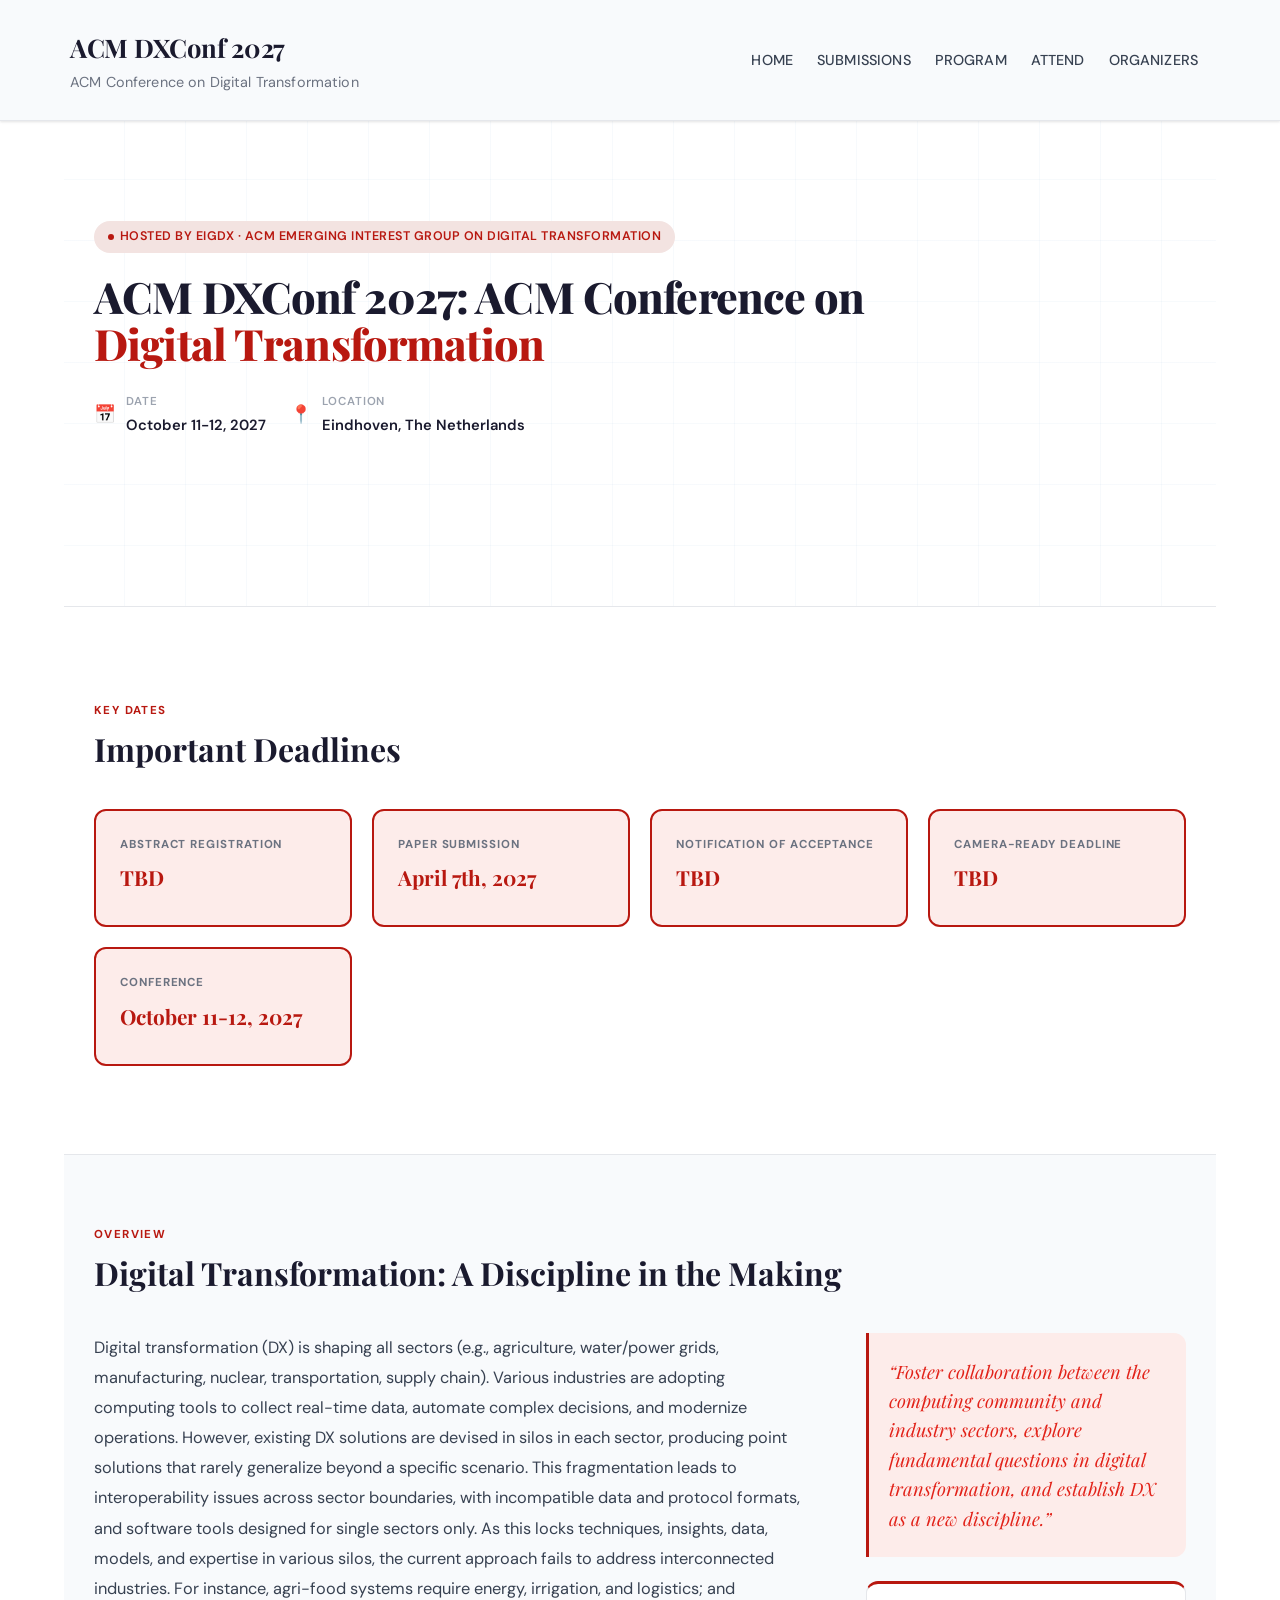
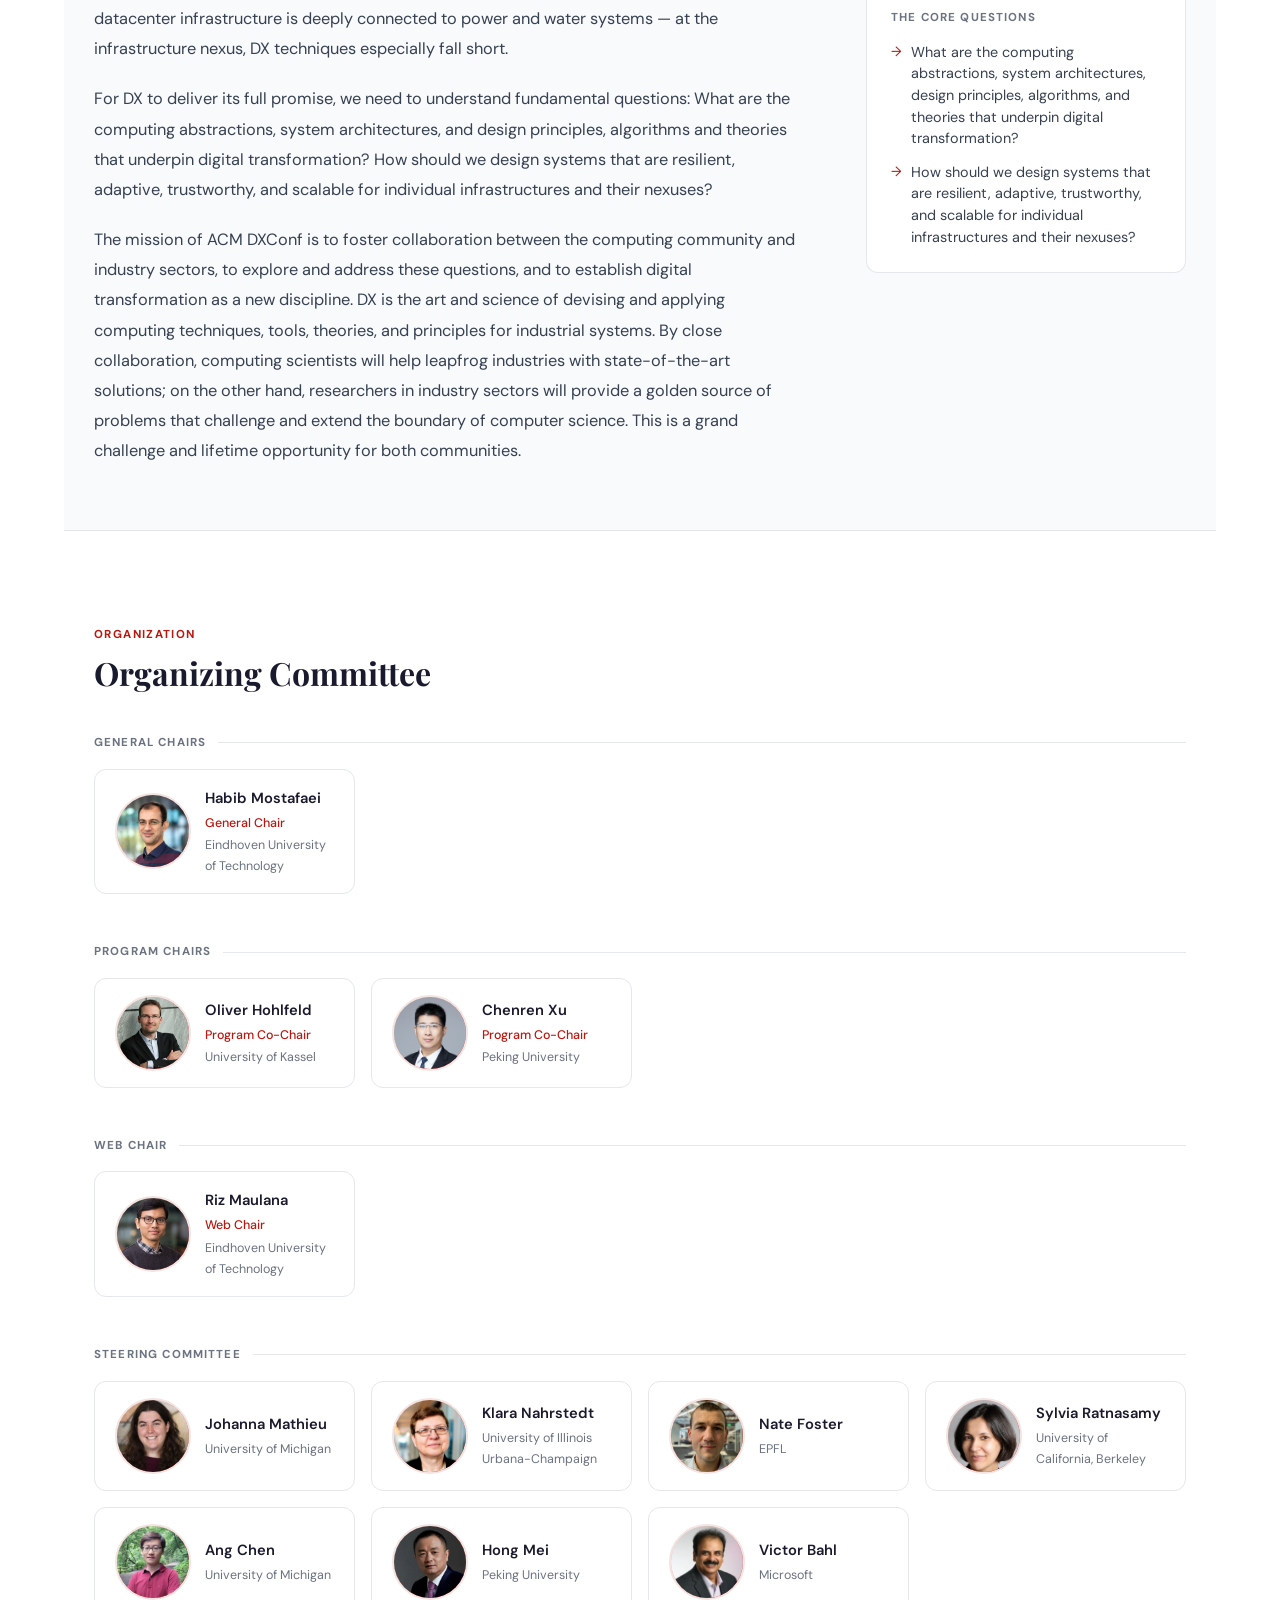
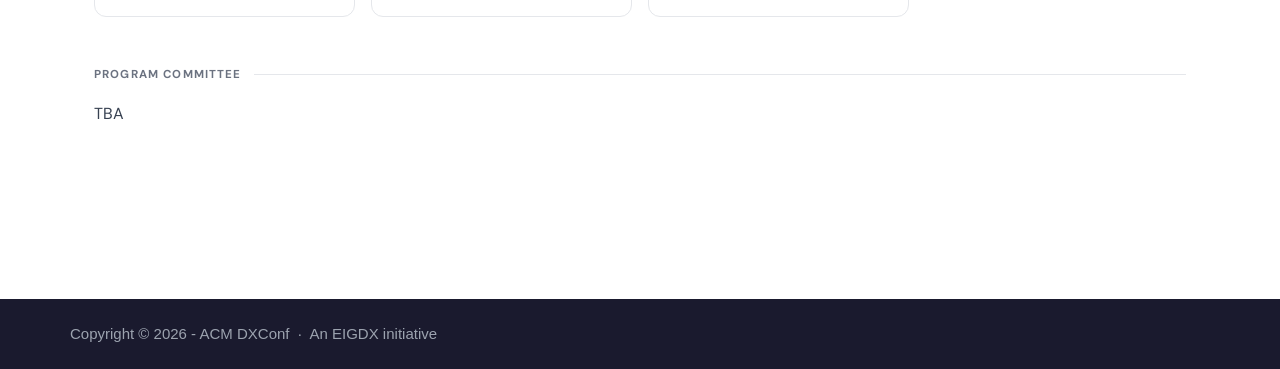
==== commit b7d19de2: "edited call for papers" ====
--- a/index.html
+++ b/index.html
@@ -26,20 +26,20 @@
 </style>
 
 <style id="global-styles-inline-css">
-:root{--wp--preset--aspect-ratio--square: 1;--wp--preset--aspect-ratio--4-3: 4/3;--wp--preset--aspect-ratio--3-4: 3/4;--wp--preset--aspect-ratio--3-2: 3/2;--wp--preset--aspect-ratio--2-3: 2/3;--wp--preset--aspect-ratio--16-9: 16/9;--wp--preset--aspect-ratio--9-16: 9/16;--wp--preset--color--black: #000000;--wp--preset--color--cyan-bluish-gray: #abb8c3;--wp--preset--color--white: #ffffff;--wp--preset--color--pale-pink: #f78da7;--wp--preset--color--vivid-red: #cf2e2e;--wp--preset--color--luminous-vivid-orange: #ff6900;--wp--preset--color--luminous-vivid-amber: #fcb900;--wp--preset--color--light-green-cyan: #7bdcb5;--wp--preset--color--vivid-green-cyan: #00d084;--wp--preset--color--pale-cyan-blue: #8ed1fc;--wp--preset--color--vivid-cyan-blue: #0693e3;--wp--preset--color--vivid-purple: #9b51e0;--wp--preset--color--palette-color-1: var(--theme-palette-color-1, #FB7258);--wp--preset--color--palette-color-2: var(--theme-palette-color-2, #F74D67);--wp--preset--color--palette-color-3: var(--theme-palette-color-3, #6e6d76);--wp--preset--color--palette-color-4: var(--theme-palette-color-4, #0e0c1b);--wp--preset--color--palette-color-5: var(--theme-palette-color-5, #DFDFE2);--wp--preset--color--palette-color-6: var(--theme-palette-color-6, #F4F4F5);--wp--preset--color--palette-color-7: var(--theme-palette-color-7, #FBFBFB);--wp--preset--color--palette-color-8: var(--theme-palette-color-8, #ffffff);--wp--preset--gradient--vivid-cyan-blue-to-vivid-purple: linear-gradient(135deg,rgb(6,147,227) 0%,rgb(155,81,224) 100%);--wp--preset--gradient--light-green-cyan-to-vivid-green-cyan: linear-gradient(135deg,rgb(122,220,180) 0%,rgb(0,208,130) 100%);--wp--preset--gradient--luminous-vivid-amber-to-luminous-vivid-orange: linear-gradient(135deg,rgb(252,185,0) 0%,rgb(255,105,0) 100%);--wp--preset--gradient--luminous-vivid-orange-to-vivid-red: linear-gradient(135deg,rgb(255,105,0) 0%,rgb(207,46,46) 100%);--wp--preset--gradient--very-light-gray-to-cyan-bluish-gray: linear-gradient(135deg,rgb(238,238,238) 0%,rgb(169,184,195) 100%);--wp--preset--gradient--cool-to-warm-spectrum: linear-gradient(135deg,rgb(74,234,220) 0%,rgb(151,120,209) 20%,rgb(207,42,186) 40%,rgb(238,44,130) 60%,rgb(251,105,98) 80%,rgb(254,248,76) 100%);--wp--preset--gradient--blush-light-purple: linear-gradient(135deg,rgb(255,206,236) 0%,rgb(152,150,240) 100%);--wp--preset--gradient--blush-bordeaux: linear-gradient(135deg,rgb(254,205,165) 0%,rgb(254,45,45) 50%,rgb(107,0,62) 100%);--wp--preset--gradient--luminous-dusk: linear-gradient(135deg,rgb(255,203,112) 0%,rgb(199,81,192) 50%,rgb(65,88,208) 100%);--wp--preset--gradient--pale-ocean: linear-gradient(135deg,rgb(255,245,203) 0%,rgb(182,227,212) 50%,rgb(51,167,181) 100%);--wp--preset--gradient--electric-grass: linear-gradient(135deg,rgb(202,248,128) 0%,rgb(113,206,126) 100%);--wp--preset--gradient--midnight: linear-gradient(135deg,rgb(2,3,129) 0%,rgb(40,116,252) 100%);--wp--preset--gradient--juicy-peach: linear-gradient(to right, #ffecd2 0%, #fcb69f 100%);--wp--preset--gradient--young-passion: linear-gradient(to right, #ff8177 0%, #ff867a 0%, #ff8c7f 21%, #f99185 52%, #cf556c 78%, #b12a5b 100%);--wp--preset--gradient--true-sunset: linear-gradient(to right, #fa709a 0%, #fee140 100%);--wp--preset--gradient--morpheus-den: linear-gradient(to top, #30cfd0 0%, #330867 100%);--wp--preset--gradient--plum-plate: linear-gradient(135deg, #667eea 0%, #764ba2 100%);--wp--preset--gradient--aqua-splash: linear-gradient(15deg, #13547a 0%, #80d0c7 100%);--wp--preset--gradient--love-kiss: linear-gradient(to top, #ff0844 0%, #ffb199 100%);--wp--preset--gradient--new-retrowave: linear-gradient(to top, #3b41c5 0%, #a981bb 49%, #ffc8a9 100%);--wp--preset--gradient--plum-bath: linear-gradient(to top, #cc208e 0%, #6713d2 100%);--wp--preset--gradient--high-flight: linear-gradient(to right, #0acffe 0%, #495aff 100%);--wp--preset--gradient--teen-party: linear-gradient(135deg, #FF057C 0%, #8D0B93 50%, #321575 100%);--wp--preset--gradient--fabled-sunset: linear-gradient(135deg, #231557 0%, #44107A 29%, #FF1361 67%, #FFF800 100%);--wp--preset--gradient--arielle-smile: radial-gradient(circle 248px at center, #16d9e3 0%, #30c7ec 47%, #46aef7 100%);--wp--preset--gradient--itmeo-branding: linear-gradient(180deg, #2af598 0%, #009efd 100%);--wp--preset--gradient--deep-blue: linear-gradient(to right, #6a11cb 0%, #2575fc 100%);--wp--preset--gradient--strong-bliss: linear-gradient(to right, #f78ca0 0%, #f9748f 19%, #fd868c 60%, #fe9a8b 100%);--wp--preset--gradient--sweet-period: linear-gradient(to top, #3f51b1 0%, #5a55ae 13%, #7b5fac 25%, #8f6aae 38%, #a86aa4 50%, #cc6b8e 62%, #f18271 75%, #f3a469 87%, #f7c978 100%);--wp--preset--gradient--purple-division: linear-gradient(to top, #7028e4 0%, #e5b2ca 100%);--wp--preset--gradient--cold-evening: linear-gradient(to top, #0c3483 0%, #a2b6df 100%, #6b8cce 100%, #a2b6df 100%);--wp--preset--gradient--mountain-rock: linear-gradient(to right, #868f96 0%, #596164 100%);--wp--preset--gradient--desert-hump: linear-gradient(to top, #c79081 0%, #dfa579 100%);--wp--preset--gradient--ethernal-constance: linear-gradient(to top, #09203f 0%, #537895 100%);--wp--preset--gradient--happy-memories: linear-gradient(300deg, #ff5858 0%, #f09819 100%);--wp--preset--gradient--grown-early: linear-gradient(to top, #0ba360 0%, #3cba92 100%);--wp--preset--gradient--morning-salad: linear-gradient(135deg, #B7F8DB 0%, #50A7C2 100%);--wp--preset--gradient--night-call: linear-gradient(135deg, #AC32E4 0%, #7918F2 48%, #4801FF 100%);--wp--preset--gradient--mind-crawl: linear-gradient(135deg, #473B7B 0%, #3584A7 51%, #30D2BE 100%);--wp--preset--gradient--angel-care: linear-gradient(135deg, #FFE29F 0%, #FFA99F 48%, #FF719A 100%);--wp--preset--gradient--juicy-cake: linear-gradient(to top, #e14fad 0%, #f9d423 100%);--wp--preset--gradient--rich-metal: linear-gradient(to right, #d7d2cc 0%, #304352 100%);--wp--preset--gradient--mole-hall: linear-gradient(340deg, #616161 0%, #9bc5c3 100%);--wp--preset--gradient--cloudy-knoxville: linear-gradient(120deg, #fdfbfb 0%, #ebedee 100%);--wp--preset--gradient--soft-grass: linear-gradient(to top, #c1dfc4 0%, #deecdd 100%);--wp--preset--gradient--saint-petersburg: linear-gradient(135deg, #f5f7fa 0%, #c3cfe2 100%);--wp--preset--gradient--everlasting-sky: linear-gradient(135deg, #fdfcfb 0%, #e2d1c3 100%);--wp--preset--gradient--kind-steel: linear-gradient(340deg, #e9defa 0%, #fbfcdb 100%);--wp--preset--gradient--over-sun: linear-gradient(60deg, #abecd6 0%, #fbed96 100%);--wp--preset--gradient--premium-white: linear-gradient(to top, #d5d4d0 0%, #d5d4d0 1%, #eeeeec 31%, #efeeec 75%, #e9e9e7 100%);--wp--preset--gradient--clean-mirror: linear-gradient(45deg, #93a5cf 0%, #e4efe9 100%);--wp--preset--gradient--wild-apple: linear-gradient(to top, #d299c2 0%, #fef9d7 100%);--wp--preset--gradient--snow-again: linear-gradient(to top, #e6e9f0 0%, #eef1f5 100%);--wp--preset--gradient--confident-cloud: linear-gradient(to top, #dad4ec 0%, #dad4ec 1%, #f3e7e9 100%);--wp--preset--gradient--glass-water: linear-gradient(to top, #dfe9f3 0%, white 100%);--wp--preset--gradient--perfect-white: linear-gradient(135deg, #E3FDF5 0%, #FFE6FA 100%);--wp--preset--font-size--small: 13px;--wp--preset--font-size--medium: 20px;--wp--preset--font-size--large: clamp(22px, 1.375rem + ((1vw - 3.2px) * 0.625), 30px);--wp--preset--font-size--x-large: clamp(30px, 1.875rem + ((1vw - 3.2px) * 1.563), 50px);--wp--preset--font-size--xx-large: clamp(45px, 2.813rem + ((1vw - 3.2px) * 2.734), 80px);--wp--preset--spacing--20: 0.44rem;--wp--preset--spacing--30: 0.67rem;--wp--preset--spacing--40: 1rem;--wp--preset--spacing--50: 1.5rem;--wp--preset--spacing--60: 2.25rem;--wp--preset--spacing--70: 3.38rem;--wp--preset--spacing--80: 5.06rem;--wp--preset--shadow--natural: 6px 6px 9px rgba(0, 0, 0, 0.2);--wp--preset--shadow--deep: 12px 12px 50px rgba(0, 0, 0, 0.4);--wp--preset--shadow--sharp: 6px 6px 0px rgba(0, 0, 0, 0.2);--wp--preset--shadow--outlined: 6px 6px 0px -3px rgb(255, 255, 255), 6px 6px rgb(0, 0, 0);--wp--preset--shadow--crisp: 6px 6px 0px rgb(0, 0, 0);}.wp-block-button{--wp--preset--dimension--25: 25%;--wp--preset--dimension--50: 50%;--wp--preset--dimension--75: 75%;--wp--preset--dimension--100: 100%;}:root { --wp--style--global--content-size: var(--theme-block-max-width);--wp--style--global--wide-size: var(--theme-block-wide-max-width); }:where(body) { margin: 0; }.wp-site-blocks > .alignleft { float: left; margin-right: 2em; }.wp-site-blocks > .alignright { float: right; margin-left: 2em; }.wp-site-blocks > .aligncenter { justify-content: center; margin-left: auto; margin-right: auto; }:where(.wp-site-blocks) > * { margin-block-start: var(--theme-content-spacing); margin-block-end: 0; }:where(.wp-site-blocks) > :first-child { margin-block-start: 0; }:where(.wp-site-blocks) > :last-child { margin-block-end: 0; }:root { --wp--style--block-gap: var(--theme-content-spacing); }:root :where(.is-layout-flow) > :first-child{margin-block-start: 0;}:root :where(.is-layout-flow) > :last-child{margin-block-end: 0;}:root :where(.is-layout-flow) > *{margin-block-start: var(--theme-content-spacing);margin-block-end: 0;}:root :where(.is-layout-constrained) > :first-child{margin-block-start: 0;}:root :where(.is-layout-constrained) > :last-child{margin-block-end: 0;}:root :where(.is-layout-constrained) > *{margin-block-start: var(--theme-content-spacing);margin-block-end: 0;}:root :where(.is-layout-flex){gap: var(--theme-content-spacing);}:root :where(.is-layout-grid){gap: var(--theme-content-spacing);}.is-layout-flow > .alignleft{float: left;margin-inline-start: 0;margin-inline-end: 2em;}.is-layout-flow > .alignright{float: right;margin-inline-start: 2em;margin-inline-end: 0;}.is-layout-flow > .aligncenter{margin-left: auto !important;margin-right: auto !important;}.is-layout-constrained > .alignleft{float: left;margin-inline-start: 0;margin-inline-end: 2em;}.is-layout-constrained > .alignright{float: right;margin-inline-start: 2em;margin-inline-end: 0;}.is-layout-constrained > .aligncenter{margin-left: auto !important;margin-right: auto !important;}.is-layout-constrained > :where(:not(.alignleft):not(.alignright):not(.alignfull)){max-width: var(--wp--style--global--content-size);margin-left: auto !important;margin-right: auto !important;}.is-layout-constrained > .alignwide{max-width: var(--wp--style--global--wide-size);}body .is-layout-flex{display: flex;}.is-layout-flex{flex-wrap: wrap;align-items: center;}.is-layout-flex > :is(*, div){margin: 0;}body .is-layout-grid{display: grid;}.is-layout-grid > :is(*, div){margin: 0;}body{padding-top: 0px;padding-right: 0px;padding-bottom: 0px;padding-left: 0px;}:root :where(.wp-element-button, .wp-block-button__link){font-style: inherit;font-weight: inherit;letter-spacing: inherit;text-transform: inherit;}.has-black-color{color: var(--wp--preset--color--black) !important;}.has-cyan-bluish-gray-color{color: var(--wp--preset--color--cyan-bluish-gray) !important;}.has-white-color{color: var(--wp--preset--color--white) !important;}.has-pale-pink-color{color: var(--wp--preset--color--pale-pink) !important;}.has-vivid-red-color{color: var(--wp--preset--color--vivid-red) !important;}.has-luminous-vivid-orange-color{color: var(--wp--preset--color--luminous-vivid-orange) !important;}.has-luminous-vivid-amber-color{color: var(--wp--preset--color--luminous-vivid-amber) !important;}.has-light-green-cyan-color{color: var(--wp--preset--color--light-green-cyan) !important;}.has-vivid-green-cyan-color{color: var(--wp--preset--color--vivid-green-cyan) !important;}.has-pale-cyan-blue-color{color: var(--wp--preset--color--pale-cyan-blue) !important;}.has-vivid-cyan-blue-color{color: var(--wp--preset--color--vivid-cyan-blue) !important;}.has-vivid-purple-color{color: var(--wp--preset--color--vivid-purple) !important;}.has-palette-color-1-color{color: var(--wp--preset--color--palette-color-1) !important;}.has-palette-color-2-color{color: var(--wp--preset--color--palette-color-2) !important;}.has-palette-color-3-color{color: var(--wp--preset--color--palette-color-3) !important;}.has-palette-color-4-color{color: var(--wp--preset--color--palette-color-4) !important;}.has-palette-color-5-color{color: var(--wp--preset--color--palette-color-5) !important;}.has-palette-color-6-color{color: var(--wp--preset--color--palette-color-6) !important;}.has-palette-color-7-color{color: var(--wp--preset--color--palette-color-7) !important;}.has-palette-color-8-color{color: var(--wp--preset--color--palette-color-8) !important;}.has-black-background-color{background-color: var(--wp--preset--color--black) !important;}.has-cyan-bluish-gray-background-color{background-color: var(--wp--preset--color--cyan-bluish-gray) !important;}.has-white-background-color{background-color: var(--wp--preset--color--white) !important;}.has-pale-pink-background-color{background-color: var(--wp--preset--color--pale-pink) !important;}.has-vivid-red-background-color{background-color: var(--wp--preset--color--vivid-red) !important;}.has-luminous-vivid-orange-background-color{background-color: var(--wp--preset--color--luminous-vivid-orange) !important;}.has-luminous-vivid-amber-background-color{background-color: var(--wp--preset--color--luminous-vivid-amber) !important;}.has-light-green-cyan-background-color{background-color: var(--wp--preset--color--light-green-cyan) !important;}.has-vivid-green-cyan-background-color{background-color: var(--wp--preset--color--vivid-green-cyan) !important;}.has-pale-cyan-blue-background-color{background-color: var(--wp--preset--color--pale-cyan-blue) !important;}.has-vivid-cyan-blue-background-color{background-color: var(--wp--preset--color--vivid-cyan-blue) !important;}.has-vivid-purple-background-color{background-color: var(--wp--preset--color--vivid-purple) !important;}.has-palette-color-1-background-color{background-color: var(--wp--preset--color--palette-color-1) !important;}.has-palette-color-2-background-color{background-color: var(--wp--preset--color--palette-color-2) !important;}.has-palette-color-3-background-color{background-color: var(--wp--preset--color--palette-color-3) !important;}.has-palette-color-4-background-color{background-color: var(--wp--preset--color--palette-color-4) !important;}.has-palette-color-5-background-color{background-color: var(--wp--preset--color--palette-color-5) !important;}.has-palette-color-6-background-color{background-color: var(--wp--preset--color--palette-color-6) !important;}.has-palette-color-7-background-color{background-color: var(--wp--preset--color--palette-color-7) !important;}.has-palette-color-8-background-color{background-color: var(--wp--preset--color--palette-color-8) !important;}.has-black-border-color{border-color: var(--wp--preset--color--black) !important;}.has-cyan-bluish-gray-border-color{border-color: var(--wp--preset--color--cyan-bluish-gray) !important;}.has-white-border-color{border-color: var(--wp--preset--color--white) !important;}.has-pale-pink-border-color{border-color: var(--wp--preset--color--pale-pink) !important;}.has-vivid-red-border-color{border-color: var(--wp--preset--color--vivid-red) !important;}.has-luminous-vivid-orange-border-color{border-color: var(--wp--preset--color--luminous-vivid-orange) !important;}.has-luminous-vivid-amber-border-color{border-color: var(--wp--preset--color--luminous-vivid-amber) !important;}.has-light-green-cyan-border-color{border-color: var(--wp--preset--color--light-green-cyan) !important;}.has-vivid-green-cyan-border-color{border-color: var(--wp--preset--color--vivid-green-cyan) !important;}.has-pale-cyan-blue-border-color{border-color: var(--wp--preset--color--pale-cyan-blue) !important;}.has-vivid-cyan-blue-border-color{border-color: var(--wp--preset--color--vivid-cyan-blue) !important;}.has-vivid-purple-border-color{border-color: var(--wp--preset--color--vivid-purple) !important;}.has-palette-color-1-border-color{border-color: var(--wp--preset--color--palette-color-1) !important;}.has-palette-color-2-border-color{border-color: var(--wp--preset--color--palette-color-2) !important;}.has-palette-color-3-border-color{border-color: var(--wp--preset--color--palette-color-3) !important;}.has-palette-color-4-border-color{border-color: var(--wp--preset--color--palette-color-4) !important;}.has-palette-color-5-border-color{border-color: var(--wp--preset--color--palette-color-5) !important;}.has-palette-color-6-border-color{border-color: var(--wp--preset--color--palette-color-6) !important;}.has-palette-color-7-border-color{border-color: var(--wp--preset--color--palette-color-7) !important;}.has-palette-color-8-border-color{border-color: var(--wp--preset--color--palette-color-8) !important;}.has-vivid-cyan-blue-to-vivid-purple-gradient-background{background: var(--wp--preset--gradient--vivid-cyan-blue-to-vivid-purple) !important;}.has-light-green-cyan-to-vivid-green-cyan-gradient-background{background: var(--wp--preset--gradient--light-green-cyan-to-vivid-green-cyan) !important;}.has-luminous-vivid-amber-to-luminous-vivid-orange-gradient-background{background: var(--wp--preset--gradient--luminous-vivid-amber-to-luminous-vivid-orange) !important;}.has-luminous-vivid-orange-to-vivid-red-gradient-background{background: var(--wp--preset--gradient--luminous-vivid-orange-to-vivid-red) !important;}.has-very-light-gray-to-cyan-bluish-gray-gradient-background{background: var(--wp--preset--gradient--very-light-gray-to-cyan-bluish-gray) !important;}.has-cool-to-warm-spectrum-gradient-background{background: var(--wp--preset--gradient--cool-to-warm-spectrum) !important;}.has-blush-light-purple-gradient-background{background: var(--wp--preset--gradient--blush-light-purple) !important;}.has-blush-bordeaux-gradient-background{background: var(--wp--preset--gradient--blush-bordeaux) !important;}.has-luminous-dusk-gradient-background{background: var(--wp--preset--gradient--luminous-dusk) !important;}.has-pale-ocean-gradient-background{background: var(--wp--preset--gradient--pale-ocean) !important;}.has-electric-grass-gradient-background{background: var(--wp--preset--gradient--electric-grass) !important;}.has-midnight-gradient-background{background: var(--wp--preset--gradient--midnight) !important;}.has-juicy-peach-gradient-background{background: var(--wp--preset--gradient--juicy-peach) !important;}.has-young-passion-gradient-background{background: var(--wp--preset--gradient--young-passion) !important;}.has-true-sunset-gradient-background{background: var(--wp--preset--gradient--true-sunset) !important;}.has-morpheus-den-gradient-background{background: var(--wp--preset--gradient--morpheus-den) !important;}.has-plum-plate-gradient-background{background: var(--wp--preset--gradient--plum-plate) !important;}.has-aqua-splash-gradient-background{background: var(--wp--preset--gradient--aqua-splash) !important;}.has-love-kiss-gradient-background{background: var(--wp--preset--gradient--love-kiss) !important;}.has-new-retrowave-gradient-background{background: var(--wp--preset--gradient--new-retrowave) !important;}.has-plum-bath-gradient-background{background: var(--wp--preset--gradient--plum-bath) !important;}.has-high-flight-gradient-background{background: var(--wp--preset--gradient--high-flight) !important;}.has-teen-party-gradient-background{background: var(--wp--preset--gradient--teen-party) !important;}.has-fabled-sunset-gradient-background{background: var(--wp--preset--gradient--fabled-sunset) !important;}.has-arielle-smile-gradient-background{background: var(--wp--preset--gradient--arielle-smile) !important;}.has-itmeo-branding-gradient-background{background: var(--wp--preset--gradient--itmeo-branding) !important;}.has-deep-blue-gradient-background{background: var(--wp--preset--gradient--deep-blue) !important;}.has-strong-bliss-gradient-background{background: var(--wp--preset--gradient--strong-bliss) !important;}.has-sweet-period-gradient-background{background: var(--wp--preset--gradient--sweet-period) !important;}.has-purple-division-gradient-background{background: var(--wp--preset--gradient--purple-division) !important;}.has-cold-evening-gradient-background{background: var(--wp--preset--gradient--cold-evening) !important;}.has-mountain-rock-gradient-background{background: var(--wp--preset--gradient--mountain-rock) !important;}.has-desert-hump-gradient-background{background: var(--wp--preset--gradient--desert-hump) !important;}.has-ethernal-constance-gradient-background{background: var(--wp--preset--gradient--ethernal-constance) !important;}.has-happy-memories-gradient-background{background: var(--wp--preset--gradient--happy-memories) !important;}.has-grown-early-gradient-background{background: var(--wp--preset--gradient--grown-early) !important;}.has-morning-salad-gradient-background{background: var(--wp--preset--gradient--morning-salad) !important;}.has-night-call-gradient-background{background: var(--wp--preset--gradient--night-call) !important;}.has-mind-crawl-gradient-background{background: var(--wp--preset--gradient--mind-crawl) !important;}.has-angel-care-gradient-background{background: var(--wp--preset--gradient--angel-care) !important;}.has-juicy-cake-gradient-background{background: var(--wp--preset--gradient--juicy-cake) !important;}.has-rich-metal-gradient-background{background: var(--wp--preset--gradient--rich-metal) !important;}.has-mole-hall-gradient-background{background: var(--wp--preset--gradient--mole-hall) !important;}.has-cloudy-knoxville-gradient-background{background: var(--wp--preset--gradient--cloudy-knoxville) !important;}.has-soft-grass-gradient-background{background: var(--wp--preset--gradient--soft-grass) !important;}.has-saint-petersburg-gradient-background{background: var(--wp--preset--gradient--saint-petersburg) !important;}.has-everlasting-sky-gradient-background{background: var(--wp--preset--gradient--everlasting-sky) !important;}.has-kind-steel-gradient-background{background: var(--wp--preset--gradient--kind-steel) !important;}.has-over-sun-gradient-background{background: var(--wp--preset--gradient--over-sun) !important;}.has-premium-white-gradient-background{background: var(--wp--preset--gradient--premium-white) !important;}.has-clean-mirror-gradient-background{background: var(--wp--preset--gradient--clean-mirror) !important;}.has-wild-apple-gradient-background{background: var(--wp--preset--gradient--wild-apple) !important;}.has-snow-again-gradient-background{background: var(--wp--preset--gradient--snow-again) !important;}.has-confident-cloud-gradient-background{background: var(--wp--preset--gradient--confident-cloud) !important;}.has-glass-water-gradient-background{background: var(--wp--preset--gradient--glass-water) !important;}.has-perfect-white-gradient-background{background: var(--wp--preset--gradient--perfect-white) !important;}.has-small-font-size{font-size: var(--wp--preset--font-size--small) !important;}.has-medium-font-size{font-size: var(--wp--preset--font-size--medium) !important;}.has-large-font-size{font-size: var(--wp--preset--font-size--large) !important;}.has-x-large-font-size{font-size: var(--wp--preset--font-size--x-large) !important;}.has-xx-large-font-size{font-size: var(--wp--preset--font-size--xx-large) !important;}
+:root{--wp--preset--aspect-ratio--square: 1;--wp--preset--aspect-ratio--4-3: 4/3;--wp--preset--aspect-ratio--3-4: 3/4;--wp--preset--aspect-ratio--3-2: 3/2;--wp--preset--aspect-ratio--2-3: 2/3;--wp--preset--aspect-ratio--16-9: 16/9;--wp--preset--aspect-ratio--9-16: 9/16;--wp--preset--color--black: #000000;--wp--preset--color--cyan-bluish-gray: #abb8c3;--wp--preset--color--white: #ffffff;--wp--preset--color--pale-pink: #f78da7;--wp--preset--color--vivid-red: #cf2e2e;--wp--preset--color--luminous-vivid-orange: #ff6900;--wp--preset--color--luminous-vivid-amber: #fcb900;--wp--preset--color--light-green-cyan: #7bdcb5;--wp--preset--color--vivid-green-cyan: #00d084;--wp--preset--color--pale-cyan-blue: #8ed1fc;--wp--preset--color--vivid-cyan-blue: #0693e3;--wp--preset--color--vivid-purple: #9b51e0;--wp--preset--color--palette-color-1: var(--theme-palette-color-1, #2872fa);--wp--preset--color--palette-color-2: var(--theme-palette-color-2, #1559ed);--wp--preset--color--palette-color-3: var(--theme-palette-color-3, #3A4F66);--wp--preset--color--palette-color-4: var(--theme-palette-color-4, #192a3d);--wp--preset--color--palette-color-5: var(--theme-palette-color-5, #e1e8ed);--wp--preset--color--palette-color-6: var(--theme-palette-color-6, #f2f5f7);--wp--preset--color--palette-color-7: var(--theme-palette-color-7, #FAFBFC);--wp--preset--color--palette-color-8: var(--theme-palette-color-8, #ffffff);--wp--preset--gradient--vivid-cyan-blue-to-vivid-purple: linear-gradient(135deg,rgb(6,147,227) 0%,rgb(155,81,224) 100%);--wp--preset--gradient--light-green-cyan-to-vivid-green-cyan: linear-gradient(135deg,rgb(122,220,180) 0%,rgb(0,208,130) 100%);--wp--preset--gradient--luminous-vivid-amber-to-luminous-vivid-orange: linear-gradient(135deg,rgb(252,185,0) 0%,rgb(255,105,0) 100%);--wp--preset--gradient--luminous-vivid-orange-to-vivid-red: linear-gradient(135deg,rgb(255,105,0) 0%,rgb(207,46,46) 100%);--wp--preset--gradient--very-light-gray-to-cyan-bluish-gray: linear-gradient(135deg,rgb(238,238,238) 0%,rgb(169,184,195) 100%);--wp--preset--gradient--cool-to-warm-spectrum: linear-gradient(135deg,rgb(74,234,220) 0%,rgb(151,120,209) 20%,rgb(207,42,186) 40%,rgb(238,44,130) 60%,rgb(251,105,98) 80%,rgb(254,248,76) 100%);--wp--preset--gradient--blush-light-purple: linear-gradient(135deg,rgb(255,206,236) 0%,rgb(152,150,240) 100%);--wp--preset--gradient--blush-bordeaux: linear-gradient(135deg,rgb(254,205,165) 0%,rgb(254,45,45) 50%,rgb(107,0,62) 100%);--wp--preset--gradient--luminous-dusk: linear-gradient(135deg,rgb(255,203,112) 0%,rgb(199,81,192) 50%,rgb(65,88,208) 100%);--wp--preset--gradient--pale-ocean: linear-gradient(135deg,rgb(255,245,203) 0%,rgb(182,227,212) 50%,rgb(51,167,181) 100%);--wp--preset--gradient--electric-grass: linear-gradient(135deg,rgb(202,248,128) 0%,rgb(113,206,126) 100%);--wp--preset--gradient--midnight: linear-gradient(135deg,rgb(2,3,129) 0%,rgb(40,116,252) 100%);--wp--preset--gradient--juicy-peach: linear-gradient(to right, #ffecd2 0%, #fcb69f 100%);--wp--preset--gradient--young-passion: linear-gradient(to right, #ff8177 0%, #ff867a 0%, #ff8c7f 21%, #f99185 52%, #cf556c 78%, #b12a5b 100%);--wp--preset--gradient--true-sunset: linear-gradient(to right, #fa709a 0%, #fee140 100%);--wp--preset--gradient--morpheus-den: linear-gradient(to top, #30cfd0 0%, #330867 100%);--wp--preset--gradient--plum-plate: linear-gradient(135deg, #667eea 0%, #764ba2 100%);--wp--preset--gradient--aqua-splash: linear-gradient(15deg, #13547a 0%, #80d0c7 100%);--wp--preset--gradient--love-kiss: linear-gradient(to top, #ff0844 0%, #ffb199 100%);--wp--preset--gradient--new-retrowave: linear-gradient(to top, #3b41c5 0%, #a981bb 49%, #ffc8a9 100%);--wp--preset--gradient--plum-bath: linear-gradient(to top, #cc208e 0%, #6713d2 100%);--wp--preset--gradient--high-flight: linear-gradient(to right, #0acffe 0%, #495aff 100%);--wp--preset--gradient--teen-party: linear-gradient(135deg, #FF057C 0%, #8D0B93 50%, #321575 100%);--wp--preset--gradient--fabled-sunset: linear-gradient(135deg, #231557 0%, #44107A 29%, #FF1361 67%, #FFF800 100%);--wp--preset--gradient--arielle-smile: radial-gradient(circle 248px at center, #16d9e3 0%, #30c7ec 47%, #46aef7 100%);--wp--preset--gradient--itmeo-branding: linear-gradient(180deg, #2af598 0%, #009efd 100%);--wp--preset--gradient--deep-blue: linear-gradient(to right, #6a11cb 0%, #2575fc 100%);--wp--preset--gradient--strong-bliss: linear-gradient(to right, #f78ca0 0%, #f9748f 19%, #fd868c 60%, #fe9a8b 100%);--wp--preset--gradient--sweet-period: linear-gradient(to top, #3f51b1 0%, #5a55ae 13%, #7b5fac 25%, #8f6aae 38%, #a86aa4 50%, #cc6b8e 62%, #f18271 75%, #f3a469 87%, #f7c978 100%);--wp--preset--gradient--purple-division: linear-gradient(to top, #7028e4 0%, #e5b2ca 100%);--wp--preset--gradient--cold-evening: linear-gradient(to top, #0c3483 0%, #a2b6df 100%, #6b8cce 100%, #a2b6df 100%);--wp--preset--gradient--mountain-rock: linear-gradient(to right, #868f96 0%, #596164 100%);--wp--preset--gradient--desert-hump: linear-gradient(to top, #c79081 0%, #dfa579 100%);--wp--preset--gradient--ethernal-constance: linear-gradient(to top, #09203f 0%, #537895 100%);--wp--preset--gradient--happy-memories: linear-gradient(300deg, #ff5858 0%, #f09819 100%);--wp--preset--gradient--grown-early: linear-gradient(to top, #0ba360 0%, #3cba92 100%);--wp--preset--gradient--morning-salad: linear-gradient(135deg, #B7F8DB 0%, #50A7C2 100%);--wp--preset--gradient--night-call: linear-gradient(135deg, #AC32E4 0%, #7918F2 48%, #4801FF 100%);--wp--preset--gradient--mind-crawl: linear-gradient(135deg, #473B7B 0%, #3584A7 51%, #30D2BE 100%);--wp--preset--gradient--angel-care: linear-gradient(135deg, #FFE29F 0%, #FFA99F 48%, #FF719A 100%);--wp--preset--gradient--juicy-cake: linear-gradient(to top, #e14fad 0%, #f9d423 100%);--wp--preset--gradient--rich-metal: linear-gradient(to right, #d7d2cc 0%, #304352 100%);--wp--preset--gradient--mole-hall: linear-gradient(340deg, #616161 0%, #9bc5c3 100%);--wp--preset--gradient--cloudy-knoxville: linear-gradient(120deg, #fdfbfb 0%, #ebedee 100%);--wp--preset--gradient--soft-grass: linear-gradient(to top, #c1dfc4 0%, #deecdd 100%);--wp--preset--gradient--saint-petersburg: linear-gradient(135deg, #f5f7fa 0%, #c3cfe2 100%);--wp--preset--gradient--everlasting-sky: linear-gradient(135deg, #fdfcfb 0%, #e2d1c3 100%);--wp--preset--gradient--kind-steel: linear-gradient(340deg, #e9defa 0%, #fbfcdb 100%);--wp--preset--gradient--over-sun: linear-gradient(60deg, #abecd6 0%, #fbed96 100%);--wp--preset--gradient--premium-white: linear-gradient(to top, #d5d4d0 0%, #d5d4d0 1%, #eeeeec 31%, #efeeec 75%, #e9e9e7 100%);--wp--preset--gradient--clean-mirror: linear-gradient(45deg, #93a5cf 0%, #e4efe9 100%);--wp--preset--gradient--wild-apple: linear-gradient(to top, #d299c2 0%, #fef9d7 100%);--wp--preset--gradient--snow-again: linear-gradient(to top, #e6e9f0 0%, #eef1f5 100%);--wp--preset--gradient--confident-cloud: linear-gradient(to top, #dad4ec 0%, #dad4ec 1%, #f3e7e9 100%);--wp--preset--gradient--glass-water: linear-gradient(to top, #dfe9f3 0%, white 100%);--wp--preset--gradient--perfect-white: linear-gradient(135deg, #E3FDF5 0%, #FFE6FA 100%);--wp--preset--font-size--small: 13px;--wp--preset--font-size--medium: 20px;--wp--preset--font-size--large: clamp(22px, 1.375rem + ((1vw - 3.2px) * 0.625), 30px);--wp--preset--font-size--x-large: clamp(30px, 1.875rem + ((1vw - 3.2px) * 1.563), 50px);--wp--preset--font-size--xx-large: clamp(45px, 2.813rem + ((1vw - 3.2px) * 2.734), 80px);--wp--preset--spacing--20: 0.44rem;--wp--preset--spacing--30: 0.67rem;--wp--preset--spacing--40: 1rem;--wp--preset--spacing--50: 1.5rem;--wp--preset--spacing--60: 2.25rem;--wp--preset--spacing--70: 3.38rem;--wp--preset--spacing--80: 5.06rem;--wp--preset--shadow--natural: 6px 6px 9px rgba(0, 0, 0, 0.2);--wp--preset--shadow--deep: 12px 12px 50px rgba(0, 0, 0, 0.4);--wp--preset--shadow--sharp: 6px 6px 0px rgba(0, 0, 0, 0.2);--wp--preset--shadow--outlined: 6px 6px 0px -3px rgb(255, 255, 255), 6px 6px rgb(0, 0, 0);--wp--preset--shadow--crisp: 6px 6px 0px rgb(0, 0, 0);}.wp-block-button{--wp--preset--dimension--25: 25%;--wp--preset--dimension--50: 50%;--wp--preset--dimension--75: 75%;--wp--preset--dimension--100: 100%;}:root { --wp--style--global--content-size: var(--theme-block-max-width);--wp--style--global--wide-size: var(--theme-block-wide-max-width); }:where(body) { margin: 0; }.wp-site-blocks > .alignleft { float: left; margin-right: 2em; }.wp-site-blocks > .alignright { float: right; margin-left: 2em; }.wp-site-blocks > .aligncenter { justify-content: center; margin-left: auto; margin-right: auto; }:where(.wp-site-blocks) > * { margin-block-start: var(--theme-content-spacing); margin-block-end: 0; }:where(.wp-site-blocks) > :first-child { margin-block-start: 0; }:where(.wp-site-blocks) > :last-child { margin-block-end: 0; }:root { --wp--style--block-gap: var(--theme-content-spacing); }:root :where(.is-layout-flow) > :first-child{margin-block-start: 0;}:root :where(.is-layout-flow) > :last-child{margin-block-end: 0;}:root :where(.is-layout-flow) > *{margin-block-start: var(--theme-content-spacing);margin-block-end: 0;}:root :where(.is-layout-constrained) > :first-child{margin-block-start: 0;}:root :where(.is-layout-constrained) > :last-child{margin-block-end: 0;}:root :where(.is-layout-constrained) > *{margin-block-start: var(--theme-content-spacing);margin-block-end: 0;}:root :where(.is-layout-flex){gap: var(--theme-content-spacing);}:root :where(.is-layout-grid){gap: var(--theme-content-spacing);}.is-layout-flow > .alignleft{float: left;margin-inline-start: 0;margin-inline-end: 2em;}.is-layout-flow > .alignright{float: right;margin-inline-start: 2em;margin-inline-end: 0;}.is-layout-flow > .aligncenter{margin-left: auto !important;margin-right: auto !important;}.is-layout-constrained > .alignleft{float: left;margin-inline-start: 0;margin-inline-end: 2em;}.is-layout-constrained > .alignright{float: right;margin-inline-start: 2em;margin-inline-end: 0;}.is-layout-constrained > .aligncenter{margin-left: auto !important;margin-right: auto !important;}.is-layout-constrained > :where(:not(.alignleft):not(.alignright):not(.alignfull)){max-width: var(--wp--style--global--content-size);margin-left: auto !important;margin-right: auto !important;}.is-layout-constrained > .alignwide{max-width: var(--wp--style--global--wide-size);}body .is-layout-flex{display: flex;}.is-layout-flex{flex-wrap: wrap;align-items: center;}.is-layout-flex > :is(*, div){margin: 0;}body .is-layout-grid{display: grid;}.is-layout-grid > :is(*, div){margin: 0;}body{padding-top: 0px;padding-right: 0px;padding-bottom: 0px;padding-left: 0px;}:root :where(.wp-element-button, .wp-block-button__link){font-style: inherit;font-weight: inherit;letter-spacing: inherit;text-transform: inherit;}.has-black-color{color: var(--wp--preset--color--black) !important;}.has-cyan-bluish-gray-color{color: var(--wp--preset--color--cyan-bluish-gray) !important;}.has-white-color{color: var(--wp--preset--color--white) !important;}.has-pale-pink-color{color: var(--wp--preset--color--pale-pink) !important;}.has-vivid-red-color{color: var(--wp--preset--color--vivid-red) !important;}.has-luminous-vivid-orange-color{color: var(--wp--preset--color--luminous-vivid-orange) !important;}.has-luminous-vivid-amber-color{color: var(--wp--preset--color--luminous-vivid-amber) !important;}.has-light-green-cyan-color{color: var(--wp--preset--color--light-green-cyan) !important;}.has-vivid-green-cyan-color{color: var(--wp--preset--color--vivid-green-cyan) !important;}.has-pale-cyan-blue-color{color: var(--wp--preset--color--pale-cyan-blue) !important;}.has-vivid-cyan-blue-color{color: var(--wp--preset--color--vivid-cyan-blue) !important;}.has-vivid-purple-color{color: var(--wp--preset--color--vivid-purple) !important;}.has-palette-color-1-color{color: var(--wp--preset--color--palette-color-1) !important;}.has-palette-color-2-color{color: var(--wp--preset--color--palette-color-2) !important;}.has-palette-color-3-color{color: var(--wp--preset--color--palette-color-3) !important;}.has-palette-color-4-color{color: var(--wp--preset--color--palette-color-4) !important;}.has-palette-color-5-color{color: var(--wp--preset--color--palette-color-5) !important;}.has-palette-color-6-color{color: var(--wp--preset--color--palette-color-6) !important;}.has-palette-color-7-color{color: var(--wp--preset--color--palette-color-7) !important;}.has-palette-color-8-color{color: var(--wp--preset--color--palette-color-8) !important;}.has-black-background-color{background-color: var(--wp--preset--color--black) !important;}.has-cyan-bluish-gray-background-color{background-color: var(--wp--preset--color--cyan-bluish-gray) !important;}.has-white-background-color{background-color: var(--wp--preset--color--white) !important;}.has-pale-pink-background-color{background-color: var(--wp--preset--color--pale-pink) !important;}.has-vivid-red-background-color{background-color: var(--wp--preset--color--vivid-red) !important;}.has-luminous-vivid-orange-background-color{background-color: var(--wp--preset--color--luminous-vivid-orange) !important;}.has-luminous-vivid-amber-background-color{background-color: var(--wp--preset--color--luminous-vivid-amber) !important;}.has-light-green-cyan-background-color{background-color: var(--wp--preset--color--light-green-cyan) !important;}.has-vivid-green-cyan-background-color{background-color: var(--wp--preset--color--vivid-green-cyan) !important;}.has-pale-cyan-blue-background-color{background-color: var(--wp--preset--color--pale-cyan-blue) !important;}.has-vivid-cyan-blue-background-color{background-color: var(--wp--preset--color--vivid-cyan-blue) !important;}.has-vivid-purple-background-color{background-color: var(--wp--preset--color--vivid-purple) !important;}.has-palette-color-1-background-color{background-color: var(--wp--preset--color--palette-color-1) !important;}.has-palette-color-2-background-color{background-color: var(--wp--preset--color--palette-color-2) !important;}.has-palette-color-3-background-color{background-color: var(--wp--preset--color--palette-color-3) !important;}.has-palette-color-4-background-color{background-color: var(--wp--preset--color--palette-color-4) !important;}.has-palette-color-5-background-color{background-color: var(--wp--preset--color--palette-color-5) !important;}.has-palette-color-6-background-color{background-color: var(--wp--preset--color--palette-color-6) !important;}.has-palette-color-7-background-color{background-color: var(--wp--preset--color--palette-color-7) !important;}.has-palette-color-8-background-color{background-color: var(--wp--preset--color--palette-color-8) !important;}.has-black-border-color{border-color: var(--wp--preset--color--black) !important;}.has-cyan-bluish-gray-border-color{border-color: var(--wp--preset--color--cyan-bluish-gray) !important;}.has-white-border-color{border-color: var(--wp--preset--color--white) !important;}.has-pale-pink-border-color{border-color: var(--wp--preset--color--pale-pink) !important;}.has-vivid-red-border-color{border-color: var(--wp--preset--color--vivid-red) !important;}.has-luminous-vivid-orange-border-color{border-color: var(--wp--preset--color--luminous-vivid-orange) !important;}.has-luminous-vivid-amber-border-color{border-color: var(--wp--preset--color--luminous-vivid-amber) !important;}.has-light-green-cyan-border-color{border-color: var(--wp--preset--color--light-green-cyan) !important;}.has-vivid-green-cyan-border-color{border-color: var(--wp--preset--color--vivid-green-cyan) !important;}.has-pale-cyan-blue-border-color{border-color: var(--wp--preset--color--pale-cyan-blue) !important;}.has-vivid-cyan-blue-border-color{border-color: var(--wp--preset--color--vivid-cyan-blue) !important;}.has-vivid-purple-border-color{border-color: var(--wp--preset--color--vivid-purple) !important;}.has-palette-color-1-border-color{border-color: var(--wp--preset--color--palette-color-1) !important;}.has-palette-color-2-border-color{border-color: var(--wp--preset--color--palette-color-2) !important;}.has-palette-color-3-border-color{border-color: var(--wp--preset--color--palette-color-3) !important;}.has-palette-color-4-border-color{border-color: var(--wp--preset--color--palette-color-4) !important;}.has-palette-color-5-border-color{border-color: var(--wp--preset--color--palette-color-5) !important;}.has-palette-color-6-border-color{border-color: var(--wp--preset--color--palette-color-6) !important;}.has-palette-color-7-border-color{border-color: var(--wp--preset--color--palette-color-7) !important;}.has-palette-color-8-border-color{border-color: var(--wp--preset--color--palette-color-8) !important;}.has-vivid-cyan-blue-to-vivid-purple-gradient-background{background: var(--wp--preset--gradient--vivid-cyan-blue-to-vivid-purple) !important;}.has-light-green-cyan-to-vivid-green-cyan-gradient-background{background: var(--wp--preset--gradient--light-green-cyan-to-vivid-green-cyan) !important;}.has-luminous-vivid-amber-to-luminous-vivid-orange-gradient-background{background: var(--wp--preset--gradient--luminous-vivid-amber-to-luminous-vivid-orange) !important;}.has-luminous-vivid-orange-to-vivid-red-gradient-background{background: var(--wp--preset--gradient--luminous-vivid-orange-to-vivid-red) !important;}.has-very-light-gray-to-cyan-bluish-gray-gradient-background{background: var(--wp--preset--gradient--very-light-gray-to-cyan-bluish-gray) !important;}.has-cool-to-warm-spectrum-gradient-background{background: var(--wp--preset--gradient--cool-to-warm-spectrum) !important;}.has-blush-light-purple-gradient-background{background: var(--wp--preset--gradient--blush-light-purple) !important;}.has-blush-bordeaux-gradient-background{background: var(--wp--preset--gradient--blush-bordeaux) !important;}.has-luminous-dusk-gradient-background{background: var(--wp--preset--gradient--luminous-dusk) !important;}.has-pale-ocean-gradient-background{background: var(--wp--preset--gradient--pale-ocean) !important;}.has-electric-grass-gradient-background{background: var(--wp--preset--gradient--electric-grass) !important;}.has-midnight-gradient-background{background: var(--wp--preset--gradient--midnight) !important;}.has-juicy-peach-gradient-background{background: var(--wp--preset--gradient--juicy-peach) !important;}.has-young-passion-gradient-background{background: var(--wp--preset--gradient--young-passion) !important;}.has-true-sunset-gradient-background{background: var(--wp--preset--gradient--true-sunset) !important;}.has-morpheus-den-gradient-background{background: var(--wp--preset--gradient--morpheus-den) !important;}.has-plum-plate-gradient-background{background: var(--wp--preset--gradient--plum-plate) !important;}.has-aqua-splash-gradient-background{background: var(--wp--preset--gradient--aqua-splash) !important;}.has-love-kiss-gradient-background{background: var(--wp--preset--gradient--love-kiss) !important;}.has-new-retrowave-gradient-background{background: var(--wp--preset--gradient--new-retrowave) !important;}.has-plum-bath-gradient-background{background: var(--wp--preset--gradient--plum-bath) !important;}.has-high-flight-gradient-background{background: var(--wp--preset--gradient--high-flight) !important;}.has-teen-party-gradient-background{background: var(--wp--preset--gradient--teen-party) !important;}.has-fabled-sunset-gradient-background{background: var(--wp--preset--gradient--fabled-sunset) !important;}.has-arielle-smile-gradient-background{background: var(--wp--preset--gradient--arielle-smile) !important;}.has-itmeo-branding-gradient-background{background: var(--wp--preset--gradient--itmeo-branding) !important;}.has-deep-blue-gradient-background{background: var(--wp--preset--gradient--deep-blue) !important;}.has-strong-bliss-gradient-background{background: var(--wp--preset--gradient--strong-bliss) !important;}.has-sweet-period-gradient-background{background: var(--wp--preset--gradient--sweet-period) !important;}.has-purple-division-gradient-background{background: var(--wp--preset--gradient--purple-division) !important;}.has-cold-evening-gradient-background{background: var(--wp--preset--gradient--cold-evening) !important;}.has-mountain-rock-gradient-background{background: var(--wp--preset--gradient--mountain-rock) !important;}.has-desert-hump-gradient-background{background: var(--wp--preset--gradient--desert-hump) !important;}.has-ethernal-constance-gradient-background{background: var(--wp--preset--gradient--ethernal-constance) !important;}.has-happy-memories-gradient-background{background: var(--wp--preset--gradient--happy-memories) !important;}.has-grown-early-gradient-background{background: var(--wp--preset--gradient--grown-early) !important;}.has-morning-salad-gradient-background{background: var(--wp--preset--gradient--morning-salad) !important;}.has-night-call-gradient-background{background: var(--wp--preset--gradient--night-call) !important;}.has-mind-crawl-gradient-background{background: var(--wp--preset--gradient--mind-crawl) !important;}.has-angel-care-gradient-background{background: var(--wp--preset--gradient--angel-care) !important;}.has-juicy-cake-gradient-background{background: var(--wp--preset--gradient--juicy-cake) !important;}.has-rich-metal-gradient-background{background: var(--wp--preset--gradient--rich-metal) !important;}.has-mole-hall-gradient-background{background: var(--wp--preset--gradient--mole-hall) !important;}.has-cloudy-knoxville-gradient-background{background: var(--wp--preset--gradient--cloudy-knoxville) !important;}.has-soft-grass-gradient-background{background: var(--wp--preset--gradient--soft-grass) !important;}.has-saint-petersburg-gradient-background{background: var(--wp--preset--gradient--saint-petersburg) !important;}.has-everlasting-sky-gradient-background{background: var(--wp--preset--gradient--everlasting-sky) !important;}.has-kind-steel-gradient-background{background: var(--wp--preset--gradient--kind-steel) !important;}.has-over-sun-gradient-background{background: var(--wp--preset--gradient--over-sun) !important;}.has-premium-white-gradient-background{background: var(--wp--preset--gradient--premium-white) !important;}.has-clean-mirror-gradient-background{background: var(--wp--preset--gradient--clean-mirror) !important;}.has-wild-apple-gradient-background{background: var(--wp--preset--gradient--wild-apple) !important;}.has-snow-again-gradient-background{background: var(--wp--preset--gradient--snow-again) !important;}.has-confident-cloud-gradient-background{background: var(--wp--preset--gradient--confident-cloud) !important;}.has-glass-water-gradient-background{background: var(--wp--preset--gradient--glass-water) !important;}.has-perfect-white-gradient-background{background: var(--wp--preset--gradient--perfect-white) !important;}.has-small-font-size{font-size: var(--wp--preset--font-size--small) !important;}.has-medium-font-size{font-size: var(--wp--preset--font-size--medium) !important;}.has-large-font-size{font-size: var(--wp--preset--font-size--large) !important;}.has-x-large-font-size{font-size: var(--wp--preset--font-size--x-large) !important;}.has-xx-large-font-size{font-size: var(--wp--preset--font-size--xx-large) !important;}
 /*# sourceURL=global-styles-inline-css */
 </style>
 
 <link rel="stylesheet" id="ct-main-styles-css" href="/wp-content/themes/blocksy/static/bundle/main.min.css?ver=2.1.61" media="all">
 <link rel="stylesheet" id="eigdx-google-fonts-css" href="https://fonts.googleapis.com/css2?family=Playfair+Display:ital,wght@0,400;0,600;0,700;0,800;1,400&amp;family=DM+Sans:opsz,wght@9..40,300;9..40,400;9..40,500;9..40,600&amp;display=swap" media="all">
 <link rel="stylesheet" id="blocksy-parent-style-css" href="/wp-content/themes/blocksy/style.css?ver=7.1.4" media="all">
-<link rel="stylesheet" id="eigdx-style-css" href="/wp-content/themes/dxconf/style.css?ver=1794406585" media="all">
+<link rel="stylesheet" id="eigdx-style-css" href="/wp-content/themes/dxconf/style.css?ver=1794493347" media="all">
 <link rel="EditURI" type="application/rsd+xml" title="RSD" href="/xmlrpc.php?rsd">
 <meta name="generator" content="WordPress 7.1.4">
 <link rel="canonical" href="/">
 <link rel="shortlink" href="/">
 <noscript><link rel="stylesheet" href="/wp-content/themes/blocksy/static/bundle/no-scripts.min.css" type="text/css"></noscript>
-<style id="ct-main-styles-inline-css">[data-header*="type-1"] .ct-header [data-id="logo"] .site-title {--theme-font-weight:700;--theme-font-style:normal;--theme-font-size:25px;--theme-line-height:1.5;--theme-link-initial-color:var(--theme-palette-color-4);} [data-header*="type-1"] .ct-header [data-id="logo"] .site-description {--theme-font-weight:500;--theme-font-style:normal;--theme-font-size:13px;} [data-header*="type-1"] .ct-header [data-id="menu"] > ul > li > a {--theme-font-weight:700;--theme-font-style:normal;--theme-text-transform:uppercase;--theme-font-size:12px;--theme-line-height:1.3;--theme-link-initial-color:var(--theme-text-color);} [data-header*="type-1"] .ct-header [data-id="menu"] .sub-menu .ct-menu-link {--theme-link-initial-color:var(--theme-palette-color-8);--theme-font-weight:500;--theme-font-style:normal;--theme-font-size:12px;} [data-header*="type-1"] .ct-header [data-id="menu"] .sub-menu {--dropdown-divider:1px dashed rgba(255, 255, 255, 0.1);--theme-box-shadow:0px 10px 20px rgba(41, 51, 61, 0.1);--theme-border-radius:0px 0px 2px 2px;} [data-header*="type-1"] .ct-header [data-row*="middle"] {--height:120px;background-color:var(--theme-palette-color-8);background-image:none;--theme-border-top:none;--theme-border-bottom:none;--theme-box-shadow:none;} [data-header*="type-1"] .ct-header [data-row*="middle"] > div {--theme-border-top:none;--theme-border-bottom:none;} [data-header*="type-1"] [data-id="mobile-menu"] {--theme-font-weight:700;--theme-font-style:normal;--theme-font-size:20px;--theme-link-initial-color:#ffffff;--mobile-menu-divider:none;} [data-header*="type-1"] #offcanvas {--theme-box-shadow:0px 0px 70px rgba(0, 0, 0, 0.35);--side-panel-width:500px;--panel-content-height:100%;} [data-header*="type-1"] #offcanvas .ct-panel-inner {background-color:rgba(18, 21, 25, 0.98);} [data-header*="type-1"] [data-id="trigger"] {--theme-icon-size:18px;--toggle-button-radius:3px;} [data-header*="type-1"] [data-id="trigger"]:not([data-design="simple"]) {--toggle-button-padding:10px;} [data-header*="type-1"] [data-id="trigger"] .ct-label {--theme-font-weight:600;--theme-font-style:normal;--theme-text-transform:uppercase;--theme-font-size:12px;} [data-header*="type-1"] {--header-height:120px;} [data-header*="type-1"] .ct-header {background-image:none;} [data-footer*="type-1"] .ct-footer [data-row*="bottom"] > div {--container-spacing:25px;--theme-border:none;--theme-border-top:none;--theme-border-bottom:none;--grid-template-columns:initial;} [data-footer*="type-1"] .ct-footer [data-row*="bottom"] .widget-title {--theme-font-size:16px;} [data-footer*="type-1"] .ct-footer [data-row*="bottom"] {--theme-border-top:none;--theme-border-bottom:none;background-color:transparent;} [data-footer*="type-1"] [data-id="copyright"] {--theme-font-weight:400;--theme-font-style:normal;--theme-font-size:15px;--theme-line-height:1.3;} [data-footer*="type-1"][data-footer*="reveal"] .site-main {--footer-box-shadow:0px 30px 50px rgba(0, 0, 0, 0.1);} [data-footer*="type-1"] .ct-footer {background-color:var(--theme-palette-color-6);} [data-footer*="type-1"] footer.ct-container {--footer-container-bottom-offset:50px;--footer-container-padding:0px 35px;}:root {--theme-font-family:var(--theme-font-stack-default);--theme-font-weight:400;--theme-font-style:normal;--theme-text-transform:none;--theme-text-decoration:none;--theme-font-size:16px;--theme-line-height:1.65;--theme-letter-spacing:0em;--theme-button-font-weight:500;--theme-button-font-style:normal;--theme-button-font-size:15px;--has-classic-forms:var(--true);--has-modern-forms:var(--false);--theme-form-field-border-initial-color:var(--theme-border-color);--theme-form-field-border-focus-color:var(--theme-palette-color-1);--theme-form-selection-field-initial-color:var(--theme-border-color);--theme-form-selection-field-active-color:var(--theme-palette-color-1);--theme-palette-color-1:#FB7258;--theme-palette-color-2:#F74D67;--theme-palette-color-3:#6e6d76;--theme-palette-color-4:#0e0c1b;--theme-palette-color-5:#DFDFE2;--theme-palette-color-6:#F4F4F5;--theme-palette-color-7:#FBFBFB;--theme-palette-color-8:#ffffff;--theme-text-color:var(--theme-palette-color-3);--theme-link-initial-color:var(--theme-palette-color-1);--theme-link-hover-color:var(--theme-palette-color-2);--theme-selection-text-color:#ffffff;--theme-selection-background-color:var(--theme-palette-color-1);--theme-border-color:var(--theme-palette-color-5);--theme-headings-color:var(--theme-palette-color-4);--theme-content-spacing:1.5em;--theme-button-min-height:40px;--theme-button-shadow:none;--theme-button-transform:none;--theme-button-text-initial-color:#ffffff;--theme-button-text-hover-color:#ffffff;--theme-button-background-initial-color:var(--theme-palette-color-1);--theme-button-background-hover-color:var(--theme-palette-color-2);--theme-button-border:none;--theme-button-padding:5px 20px;--theme-normal-container-max-width:1290px;--theme-content-vertical-spacing:60px;--theme-container-edge-spacing:90vw;--theme-narrow-container-max-width:750px;--theme-wide-offset:130px;}h1 {--theme-font-weight:700;--theme-font-style:normal;--theme-font-size:40px;--theme-line-height:1.5;}h2 {--theme-font-weight:700;--theme-font-style:normal;--theme-font-size:35px;--theme-line-height:1.5;}h3 {--theme-font-weight:700;--theme-font-style:normal;--theme-font-size:30px;--theme-line-height:1.5;}h4 {--theme-font-weight:700;--theme-font-style:normal;--theme-font-size:25px;--theme-line-height:1.5;}h5 {--theme-font-weight:700;--theme-font-style:normal;--theme-font-size:20px;--theme-line-height:1.5;}h6 {--theme-font-weight:700;--theme-font-style:normal;--theme-font-size:16px;--theme-line-height:1.5;}.wp-block-pullquote {--theme-font-family:Georgia;--theme-font-weight:600;--theme-font-style:normal;--theme-font-size:25px;}pre, code, samp, kbd {--theme-font-family:monospace;--theme-font-weight:400;--theme-font-style:normal;--theme-font-size:16px;}figcaption {--theme-font-size:14px;}.ct-sidebar .widget-title {--theme-font-size:20px;}.ct-breadcrumbs {--theme-font-weight:600;--theme-font-style:normal;--theme-text-transform:uppercase;--theme-font-size:12px;}body {background-color:var(--theme-palette-color-7);background-image:none;} [data-prefix="single_blog_post"] .entry-header .page-title {--theme-font-size:30px;} [data-prefix="single_blog_post"] .entry-header .entry-meta {--theme-font-weight:600;--theme-font-style:normal;--theme-text-transform:uppercase;--theme-font-size:12px;--theme-line-height:1.3;} [data-prefix="categories"] .entry-header .page-title {--theme-font-size:30px;} [data-prefix="categories"] .entry-header .entry-meta {--theme-font-weight:600;--theme-font-style:normal;--theme-text-transform:uppercase;--theme-font-size:12px;--theme-line-height:1.3;} [data-prefix="search"] .entry-header .page-title {--theme-font-size:30px;} [data-prefix="search"] .entry-header .entry-meta {--theme-font-weight:600;--theme-font-style:normal;--theme-text-transform:uppercase;--theme-font-size:12px;--theme-line-height:1.3;} [data-prefix="author"] .entry-header .page-title {--theme-font-size:30px;} [data-prefix="author"] .entry-header .entry-meta {--theme-font-weight:600;--theme-font-style:normal;--theme-text-transform:uppercase;--theme-font-size:12px;--theme-line-height:1.3;} [data-prefix="author"] .hero-section[data-type="type-2"] {background-color:var(--theme-palette-color-6);background-image:none;--container-padding:50px 0px;} [data-prefix="blog"] .entries {--grid-template-columns:repeat(3, minmax(0, 1fr));} [data-prefix="blog"] .entry-card .entry-title {--theme-font-size:20px;--theme-line-height:1.3;} [data-prefix="blog"] .entry-card .entry-meta {--theme-font-weight:600;--theme-font-style:normal;--theme-text-transform:uppercase;--theme-font-size:12px;} [data-prefix="blog"] .entry-card {background-color:var(--theme-palette-color-8);--theme-box-shadow:0px 12px 18px -6px rgba(34, 56, 101, 0.04);} [data-prefix="blog"] [data-archive="default"] .card-content .entry-meta[data-id="meta_1"] {--card-element-spacing:15px;} [data-prefix="blog"] [data-archive="default"] .card-content .ct-media-container {--card-element-spacing:30px;} [data-prefix="blog"] [data-archive="default"] .card-content .entry-meta[data-id="meta_2"] {--card-element-spacing:15px;} [data-prefix="categories"] .entries {--grid-template-columns:repeat(3, minmax(0, 1fr));} [data-prefix="categories"] .entry-card .entry-title {--theme-font-size:20px;--theme-line-height:1.3;} [data-prefix="categories"] .entry-card .entry-meta {--theme-font-weight:600;--theme-font-style:normal;--theme-text-transform:uppercase;--theme-font-size:12px;} [data-prefix="categories"] .entry-card {background-color:var(--theme-palette-color-8);--theme-box-shadow:0px 12px 18px -6px rgba(34, 56, 101, 0.04);} [data-prefix="categories"] [data-archive="default"] .card-content .entry-meta[data-id="meta_1"] {--card-element-spacing:15px;} [data-prefix="categories"] [data-archive="default"] .card-content .ct-media-container {--card-element-spacing:30px;} [data-prefix="categories"] [data-archive="default"] .card-content .entry-meta[data-id="meta_2"] {--card-element-spacing:15px;} [data-prefix="author"] .entries {--grid-template-columns:repeat(3, minmax(0, 1fr));} [data-prefix="author"] .entry-card .entry-title {--theme-font-size:20px;--theme-line-height:1.3;} [data-prefix="author"] .entry-card .entry-meta {--theme-font-weight:600;--theme-font-style:normal;--theme-text-transform:uppercase;--theme-font-size:12px;} [data-prefix="author"] .entry-card {background-color:var(--theme-palette-color-8);--theme-box-shadow:0px 12px 18px -6px rgba(34, 56, 101, 0.04);} [data-prefix="author"] [data-archive="default"] .card-content .entry-meta[data-id="meta_1"] {--card-element-spacing:15px;} [data-prefix="author"] [data-archive="default"] .card-content .ct-media-container {--card-element-spacing:30px;} [data-prefix="author"] [data-archive="default"] .card-content .entry-meta[data-id="meta_2"] {--card-element-spacing:15px;} [data-prefix="search"] .entries {--grid-template-columns:repeat(3, minmax(0, 1fr));} [data-prefix="search"] .entry-card .entry-title {--theme-font-size:20px;--theme-line-height:1.3;} [data-prefix="search"] .entry-card .entry-meta {--theme-font-weight:600;--theme-font-style:normal;--theme-text-transform:uppercase;--theme-font-size:12px;} [data-prefix="search"] .entry-card {background-color:var(--theme-palette-color-8);--theme-box-shadow:0px 12px 18px -6px rgba(34, 56, 101, 0.04);} [data-prefix="search"] [data-archive="default"] .card-content .entry-meta[data-id="meta_1"] {--card-element-spacing:15px;} [data-prefix="search"] [data-archive="default"] .card-content .ct-media-container {--card-element-spacing:30px;} [data-prefix="search"] [data-archive="default"] .card-content .entry-meta[data-id="meta_2"] {--card-element-spacing:15px;}form textarea {--theme-form-field-height:170px;}.ct-sidebar {--theme-link-initial-color:var(--theme-text-color);}aside[data-type="type-3"] {--theme-border:1px solid rgba(224, 229, 235, 0.8);} [data-prefix="single_blog_post"] [class*="ct-container"] > article[class*="post"] {--has-boxed:var(--false);--has-wide:var(--true);} [data-prefix="single_page"] [class*="ct-container"] > article[class*="post"] {--has-boxed:var(--false);--has-wide:var(--true);}@media (max-width: 999.98px) {[data-header*="type-1"] .ct-header [data-row*="middle"] {--height:70px;} [data-header*="type-1"] #offcanvas {--side-panel-width:65vw;} [data-header*="type-1"] {--header-height:70px;} [data-footer*="type-1"] .ct-footer [data-row*="bottom"] > div {--grid-template-columns:initial;} [data-footer*="type-1"] footer.ct-container {--footer-container-padding:0vw 4vw;} [data-prefix="blog"] .entries {--grid-template-columns:repeat(2, minmax(0, 1fr));} [data-prefix="categories"] .entries {--grid-template-columns:repeat(2, minmax(0, 1fr));} [data-prefix="author"] .entries {--grid-template-columns:repeat(2, minmax(0, 1fr));} [data-prefix="search"] .entries {--grid-template-columns:repeat(2, minmax(0, 1fr));}}@media (max-width: 689.98px) {[data-header*="type-1"] #offcanvas {--side-panel-width:90vw;} [data-footer*="type-1"] .ct-footer [data-row*="bottom"] > div {--container-spacing:15px;--grid-template-columns:initial;} [data-footer*="type-1"] footer.ct-container {--footer-container-padding:0vw 5vw;} [data-prefix="blog"] .entries {--grid-template-columns:repeat(1, minmax(0, 1fr));} [data-prefix="blog"] .entry-card .entry-title {--theme-font-size:18px;} [data-prefix="categories"] .entries {--grid-template-columns:repeat(1, minmax(0, 1fr));} [data-prefix="categories"] .entry-card .entry-title {--theme-font-size:18px;} [data-prefix="author"] .entries {--grid-template-columns:repeat(1, minmax(0, 1fr));} [data-prefix="author"] .entry-card .entry-title {--theme-font-size:18px;} [data-prefix="search"] .entries {--grid-template-columns:repeat(1, minmax(0, 1fr));} [data-prefix="search"] .entry-card .entry-title {--theme-font-size:18px;}:root {--theme-content-vertical-spacing:50px;--theme-container-edge-spacing:88vw;}}</style>
+<style id="ct-main-styles-inline-css">[data-header*="type-1"] .ct-header [data-id="logo"] .site-title {--theme-font-weight:700;--theme-font-size:25px;--theme-line-height:1.5;--theme-link-initial-color:var(--theme-palette-color-4);} [data-header*="type-1"] .ct-header [data-id="logo"] .site-description {--theme-font-weight:500;--theme-font-size:13px;} [data-header*="type-1"] .ct-header [data-id="menu"] > ul > li > a {--theme-font-weight:700;--theme-text-transform:uppercase;--theme-font-size:12px;--theme-line-height:1.3;--theme-link-initial-color:var(--theme-text-color);} [data-header*="type-1"] .ct-header [data-id="menu"] .sub-menu .ct-menu-link {--theme-link-initial-color:var(--theme-palette-color-8);--theme-font-weight:500;--theme-font-size:12px;} [data-header*="type-1"] .ct-header [data-id="menu"] .sub-menu {--dropdown-divider:1px dashed rgba(255, 255, 255, 0.1);--theme-box-shadow:0px 10px 20px rgba(41, 51, 61, 0.1);--theme-border-radius:0px 0px 2px 2px;} [data-header*="type-1"] .ct-header [data-row*="middle"] {--height:120px;background-color:var(--theme-palette-color-8);background-image:none;--theme-border-top:none;--theme-border-bottom:none;--theme-box-shadow:none;} [data-header*="type-1"] .ct-header [data-row*="middle"] > div {--theme-border-top:none;--theme-border-bottom:none;} [data-header*="type-1"] [data-id="mobile-menu"] {--theme-font-weight:700;--theme-font-size:20px;--theme-link-initial-color:#ffffff;--mobile-menu-divider:none;} [data-header*="type-1"] #offcanvas {--theme-box-shadow:0px 0px 70px rgba(0, 0, 0, 0.35);--side-panel-width:500px;--panel-content-height:100%;} [data-header*="type-1"] #offcanvas .ct-panel-inner {background-color:rgba(18, 21, 25, 0.98);} [data-header*="type-1"] [data-id="trigger"] {--theme-icon-size:18px;} [data-header*="type-1"] {--header-height:120px;} [data-header*="type-1"] .ct-header {background-image:none;} [data-footer*="type-1"] .ct-footer [data-row*="bottom"] > div {--container-spacing:25px;--theme-border:none;--theme-border-top:none;--theme-border-bottom:none;--grid-template-columns:initial;} [data-footer*="type-1"] .ct-footer [data-row*="bottom"] .widget-title {--theme-font-size:16px;} [data-footer*="type-1"] .ct-footer [data-row*="bottom"] {--theme-border-top:none;--theme-border-bottom:none;background-color:transparent;} [data-footer*="type-1"] [data-id="copyright"] {--theme-font-weight:400;--theme-font-size:15px;--theme-line-height:1.3;} [data-footer*="type-1"] .ct-footer {background-color:var(--theme-palette-color-6);}:root {--theme-font-family:var(--theme-font-stack-default);--theme-font-weight:400;--theme-text-transform:none;--theme-text-decoration:none;--theme-font-size:16px;--theme-line-height:1.65;--theme-letter-spacing:0em;--theme-button-font-weight:500;--theme-button-font-size:15px;--has-classic-forms:var(--true);--has-modern-forms:var(--false);--theme-form-field-border-initial-color:var(--theme-border-color);--theme-form-field-border-focus-color:var(--theme-palette-color-1);--theme-form-selection-field-initial-color:var(--theme-border-color);--theme-form-selection-field-active-color:var(--theme-palette-color-1);--theme-palette-color-1:#2872fa;--theme-palette-color-2:#1559ed;--theme-palette-color-3:#3A4F66;--theme-palette-color-4:#192a3d;--theme-palette-color-5:#e1e8ed;--theme-palette-color-6:#f2f5f7;--theme-palette-color-7:#FAFBFC;--theme-palette-color-8:#ffffff;--theme-text-color:var(--theme-palette-color-3);--theme-link-initial-color:var(--theme-palette-color-1);--theme-link-hover-color:var(--theme-palette-color-2);--theme-selection-text-color:#ffffff;--theme-selection-background-color:var(--theme-palette-color-1);--theme-border-color:var(--theme-palette-color-5);--theme-headings-color:var(--theme-palette-color-4);--theme-content-spacing:1.5em;--theme-button-min-height:40px;--theme-button-shadow:none;--theme-button-transform:none;--theme-button-text-initial-color:#ffffff;--theme-button-text-hover-color:#ffffff;--theme-button-background-initial-color:var(--theme-palette-color-1);--theme-button-background-hover-color:var(--theme-palette-color-2);--theme-button-border:none;--theme-button-padding:5px 20px;--theme-normal-container-max-width:1290px;--theme-content-vertical-spacing:60px;--theme-container-edge-spacing:90vw;--theme-narrow-container-max-width:750px;--theme-wide-offset:130px;}h1 {--theme-font-weight:700;--theme-font-size:40px;--theme-line-height:1.5;}h2 {--theme-font-weight:700;--theme-font-size:35px;--theme-line-height:1.5;}h3 {--theme-font-weight:700;--theme-font-size:30px;--theme-line-height:1.5;}h4 {--theme-font-weight:700;--theme-font-size:25px;--theme-line-height:1.5;}h5 {--theme-font-weight:700;--theme-font-size:20px;--theme-line-height:1.5;}h6 {--theme-font-weight:700;--theme-font-size:16px;--theme-line-height:1.5;}.wp-block-pullquote {--theme-font-family:Georgia;--theme-font-weight:600;--theme-font-size:25px;}pre, code, samp, kbd {--theme-font-family:monospace;--theme-font-weight:400;--theme-font-size:16px;}figcaption {--theme-font-size:14px;}.ct-sidebar .widget-title {--theme-font-size:20px;}.ct-breadcrumbs {--theme-font-weight:600;--theme-text-transform:uppercase;--theme-font-size:12px;}body {background-color:var(--theme-palette-color-7);background-image:none;} [data-prefix="single_blog_post"] .entry-header .page-title {--theme-font-size:30px;} [data-prefix="single_blog_post"] .entry-header .entry-meta {--theme-font-weight:600;--theme-text-transform:uppercase;--theme-font-size:12px;--theme-line-height:1.3;} [data-prefix="categories"] .entry-header .page-title {--theme-font-size:30px;} [data-prefix="categories"] .entry-header .entry-meta {--theme-font-weight:600;--theme-text-transform:uppercase;--theme-font-size:12px;--theme-line-height:1.3;} [data-prefix="search"] .entry-header .page-title {--theme-font-size:30px;} [data-prefix="search"] .entry-header .entry-meta {--theme-font-weight:600;--theme-text-transform:uppercase;--theme-font-size:12px;--theme-line-height:1.3;} [data-prefix="author"] .entry-header .page-title {--theme-font-size:30px;} [data-prefix="author"] .entry-header .entry-meta {--theme-font-weight:600;--theme-text-transform:uppercase;--theme-font-size:12px;--theme-line-height:1.3;} [data-prefix="author"] .hero-section[data-type="type-2"] {background-color:var(--theme-palette-color-6);background-image:none;--container-padding:50px 0px;} [data-prefix="blog"] .entries {--grid-template-columns:repeat(3, minmax(0, 1fr));} [data-prefix="blog"] .entry-card .entry-title {--theme-font-size:20px;--theme-line-height:1.3;} [data-prefix="blog"] .entry-card .entry-meta {--theme-font-weight:600;--theme-text-transform:uppercase;--theme-font-size:12px;} [data-prefix="blog"] .entry-card {background-color:var(--theme-palette-color-8);--theme-box-shadow:0px 12px 18px -6px rgba(34, 56, 101, 0.04);} [data-prefix="categories"] .entries {--grid-template-columns:repeat(3, minmax(0, 1fr));} [data-prefix="categories"] .entry-card .entry-title {--theme-font-size:20px;--theme-line-height:1.3;} [data-prefix="categories"] .entry-card .entry-meta {--theme-font-weight:600;--theme-text-transform:uppercase;--theme-font-size:12px;} [data-prefix="categories"] .entry-card {background-color:var(--theme-palette-color-8);--theme-box-shadow:0px 12px 18px -6px rgba(34, 56, 101, 0.04);} [data-prefix="author"] .entries {--grid-template-columns:repeat(3, minmax(0, 1fr));} [data-prefix="author"] .entry-card .entry-title {--theme-font-size:20px;--theme-line-height:1.3;} [data-prefix="author"] .entry-card .entry-meta {--theme-font-weight:600;--theme-text-transform:uppercase;--theme-font-size:12px;} [data-prefix="author"] .entry-card {background-color:var(--theme-palette-color-8);--theme-box-shadow:0px 12px 18px -6px rgba(34, 56, 101, 0.04);} [data-prefix="search"] .entries {--grid-template-columns:repeat(3, minmax(0, 1fr));} [data-prefix="search"] .entry-card .entry-title {--theme-font-size:20px;--theme-line-height:1.3;} [data-prefix="search"] .entry-card .entry-meta {--theme-font-weight:600;--theme-text-transform:uppercase;--theme-font-size:12px;} [data-prefix="search"] .entry-card {background-color:var(--theme-palette-color-8);--theme-box-shadow:0px 12px 18px -6px rgba(34, 56, 101, 0.04);}form textarea {--theme-form-field-height:170px;}.ct-sidebar {--theme-link-initial-color:var(--theme-text-color);} [data-prefix="single_blog_post"] [class*="ct-container"] > article[class*="post"] {--has-boxed:var(--false);--has-wide:var(--true);} [data-prefix="single_page"] [class*="ct-container"] > article[class*="post"] {--has-boxed:var(--false);--has-wide:var(--true);}@media (max-width: 999.98px) {[data-header*="type-1"] .ct-header [data-row*="middle"] {--height:70px;} [data-header*="type-1"] #offcanvas {--side-panel-width:65vw;} [data-header*="type-1"] {--header-height:70px;} [data-footer*="type-1"] .ct-footer [data-row*="bottom"] > div {--grid-template-columns:initial;} [data-prefix="blog"] .entries {--grid-template-columns:repeat(2, minmax(0, 1fr));} [data-prefix="categories"] .entries {--grid-template-columns:repeat(2, minmax(0, 1fr));} [data-prefix="author"] .entries {--grid-template-columns:repeat(2, minmax(0, 1fr));} [data-prefix="search"] .entries {--grid-template-columns:repeat(2, minmax(0, 1fr));}}@media (max-width: 689.98px) {[data-header*="type-1"] #offcanvas {--side-panel-width:90vw;} [data-footer*="type-1"] .ct-footer [data-row*="bottom"] > div {--container-spacing:15px;--grid-template-columns:initial;} [data-prefix="blog"] .entries {--grid-template-columns:repeat(1, minmax(0, 1fr));} [data-prefix="blog"] .entry-card .entry-title {--theme-font-size:18px;} [data-prefix="categories"] .entries {--grid-template-columns:repeat(1, minmax(0, 1fr));} [data-prefix="categories"] .entry-card .entry-title {--theme-font-size:18px;} [data-prefix="author"] .entries {--grid-template-columns:repeat(1, minmax(0, 1fr));} [data-prefix="author"] .entry-card .entry-title {--theme-font-size:18px;} [data-prefix="search"] .entries {--grid-template-columns:repeat(1, minmax(0, 1fr));} [data-prefix="search"] .entry-card .entry-title {--theme-font-size:18px;}:root {--theme-content-vertical-spacing:50px;--theme-container-edge-spacing:88vw;}}</style>
 	</head>
 
 
@@ -57,11 +57,11 @@
 			<div class="ct-panel-content" data-device="desktop"><div class="ct-panel-content-inner"></div></div><div class="ct-panel-content" data-device="mobile"><div class="ct-panel-content-inner">
 <nav class="mobile-menu menu-container" data-id="mobile-menu" data-interaction="click" data-toggle-type="type-1" data-submenu-dots="yes" aria-label="Conference Menu">
 
-	<ul id="menu-conference-menu-1" class=""><li class="menu-item menu-item-type-post_type menu-item-object-page menu-item-home current-menu-item page_item page-item-6 current_page_item menu-item-61"><a href="/" aria-current="page" class="ct-menu-link">Home</a></li>
-<li class="menu-item menu-item-type-post_type menu-item-object-page menu-item-62"><a href="/call-for-papers/" class="ct-menu-link">Submissions</a></li>
-<li class="menu-item menu-item-type-post_type menu-item-object-page menu-item-63"><a href="/program/" class="ct-menu-link">Program</a></li>
-<li class="menu-item menu-item-type-post_type menu-item-object-page menu-item-64"><a href="/attend/" class="ct-menu-link">Attend</a></li>
-<li class="menu-item menu-item-type-post_type menu-item-object-page menu-item-65"><a href="/organizers/" class="ct-menu-link">Organizers</a></li>
+	<ul id="menu-conference-menu-1" class=""><li class="menu-item menu-item-type-post_type menu-item-object-page menu-item-home current-menu-item page_item page-item-6 current_page_item menu-item-11"><a href="/" aria-current="page" class="ct-menu-link">Home</a></li>
+<li class="menu-item menu-item-type-post_type menu-item-object-page menu-item-12"><a href="/call-for-papers/" class="ct-menu-link">Submissions</a></li>
+<li class="menu-item menu-item-type-post_type menu-item-object-page menu-item-13"><a href="/program/" class="ct-menu-link">Program</a></li>
+<li class="menu-item menu-item-type-post_type menu-item-object-page menu-item-14"><a href="/attend/" class="ct-menu-link">Attend</a></li>
+<li class="menu-item menu-item-type-post_type menu-item-object-page menu-item-15"><a href="/organizers/" class="ct-menu-link">Organizers</a></li>
 </ul></nav>
 
 </div></div></div></div></div>
@@ -77,11 +77,11 @@
 </div></div><div data-column="end" data-placements="1"><div data-items="primary">
 <nav id="header-menu-1" class="header-menu-1 menu-container" data-id="menu" data-interaction="hover" data-menu="type-1" data-dropdown="type-1:simple" data-responsive="no" itemscope="" itemtype="https://schema.org/SiteNavigationElement" aria-label="Conference Menu">
 
-	<ul id="menu-conference-menu" class="menu"><li id="menu-item-61" class="menu-item menu-item-type-post_type menu-item-object-page menu-item-home current-menu-item page_item page-item-6 current_page_item menu-item-61"><a href="/" aria-current="page" class="ct-menu-link">Home</a></li>
-<li id="menu-item-62" class="menu-item menu-item-type-post_type menu-item-object-page menu-item-62"><a href="/call-for-papers/" class="ct-menu-link">Submissions</a></li>
-<li id="menu-item-63" class="menu-item menu-item-type-post_type menu-item-object-page menu-item-63"><a href="/program/" class="ct-menu-link">Program</a></li>
-<li id="menu-item-64" class="menu-item menu-item-type-post_type menu-item-object-page menu-item-64"><a href="/attend/" class="ct-menu-link">Attend</a></li>
-<li id="menu-item-65" class="menu-item menu-item-type-post_type menu-item-object-page menu-item-65"><a href="/organizers/" class="ct-menu-link">Organizers</a></li>
+	<ul id="menu-conference-menu" class="menu"><li id="menu-item-11" class="menu-item menu-item-type-post_type menu-item-object-page menu-item-home current-menu-item page_item page-item-6 current_page_item menu-item-11"><a href="/" aria-current="page" class="ct-menu-link">Home</a></li>
+<li id="menu-item-12" class="menu-item menu-item-type-post_type menu-item-object-page menu-item-12"><a href="/call-for-papers/" class="ct-menu-link">Submissions</a></li>
+<li id="menu-item-13" class="menu-item menu-item-type-post_type menu-item-object-page menu-item-13"><a href="/program/" class="ct-menu-link">Program</a></li>
+<li id="menu-item-14" class="menu-item menu-item-type-post_type menu-item-object-page menu-item-14"><a href="/attend/" class="ct-menu-link">Attend</a></li>
+<li id="menu-item-15" class="menu-item menu-item-type-post_type menu-item-object-page menu-item-15"><a href="/organizers/" class="ct-menu-link">Organizers</a></li>
 </ul></nav>
 
 </div></div></div></div></div><div data-device="mobile"><div data-row="middle" data-column-set="2"><div class="ct-container"><div data-column="start" data-placements="1"><div data-items="primary">
@@ -168,13 +168,13 @@
 
     <div class="eigdx-dates-grid">
 
-      <!-- <div class="eigdx-date-card past">
+      <div class="eigdx-date-card upcoming">
         <div class="eigdx-date-card-label">Abstract Registration</div>
         <div class="eigdx-date-card-date">
-          <span class="eigdx-date">July 20th, 2026</span>
-        </div>
-        <span class="eigdx-status eigdx-status-closed">Closed</span>
-      </div> -->
+          <span class="eigdx-date">TBD</span>
+        </div>
+        <!-- <span class="eigdx-status eigdx-status-closed">Closed</span>-->
+      </div> 
 
       <div class="eigdx-date-card upcoming">
         <div class="eigdx-date-card-label">Paper Submission</div>
@@ -397,38 +397,6 @@
     <div class="eigdx-block">
       <div class="eigdx-role-heading">Program Committee</div>
       TBA
-	<!-- <ul class="eigdx-topics">
-        <li>Alessio Bucaioni — Mälardalen University</li>
-        <li>Amir Varasteh — Siemens AG</li>
-        <li>Anders Lindgren (chair) — RISE Research Institutes of Sweden</li>
-        <li>Andreas Blenk (chair) — Siemens AG</li>
-        <li>Andreas Kassler — Deggendorf Institute of Technology</li>
-        <li>Ansgar Bergmann — KION Group - STILL GmbH</li>
-        <li>Ben Mecklenburg — Huawei</li>
-        <li>Benjamin Pierce — University of Pennsylvania</li>
-        <li>Björn Leander — Svenska Kraftnät</li>
-        <li>Chenren Xu — Peking University</li>
-        <li>Christos Verikoukis — ISI/ATHENA and University of Patras</li>
-        <li>Elizabeth Belding — University of California, Santa Barbara</li>
-        <li>Florian Zeiger — Siemens AG</li>
-        <li>Jie Liu — Harbin Institute of Technology</li>
-        <li>Jörg Ott — TU Munich</li>
-        <li>Marco Canini — KAUST</li>
-        <li>Matthias Eichholz — Siemens AG</li>
-        <li>Matthias Niedermaier — Airbus</li>
-        <li>Michael Seufert — University of Augsburg</li>
-        <li>Mirco Musolesi — University College London</li>
-        <li>Muhammad Shahbaz (chair) — University of Michigan</li>
-        <li>Oliver Hohlfeld — University of Kassel</li>
-        <li>Raj Thilak Rajan — TU Delft</li>
-        <li>Shaolei Ren — University of California, Riverside</li>
-        <li>Sören Finster — ABB</li>
-        <li>Thomas Niebler — Bosch</li>
-        <li>Wenqi Cui — New York University</li>
-        <li>Yang Chen — Fudan University</li>
-        <li>Yifan Cai — University of Pennsylvania</li>
-        <li>Zhenhua Li — Tsinghua University</li>
-      </ul> -->
     </div>
 
   </div>
